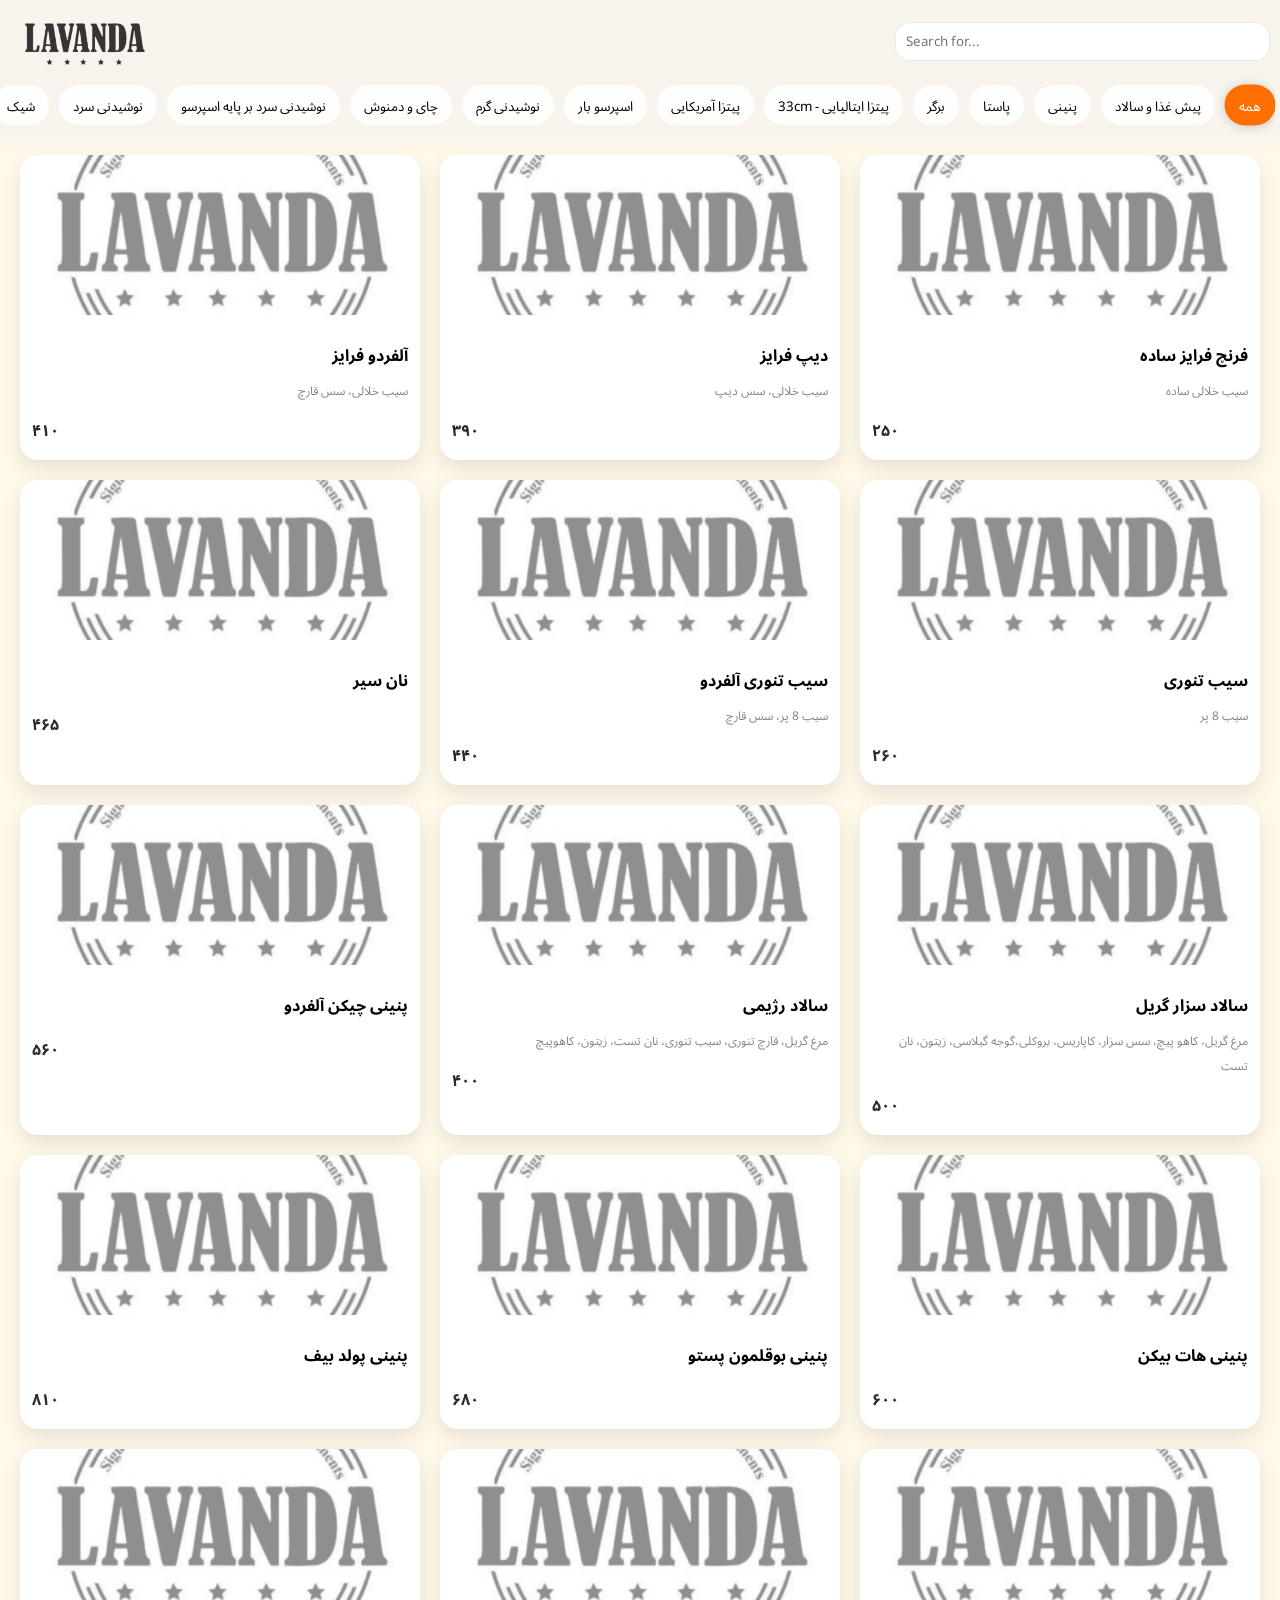
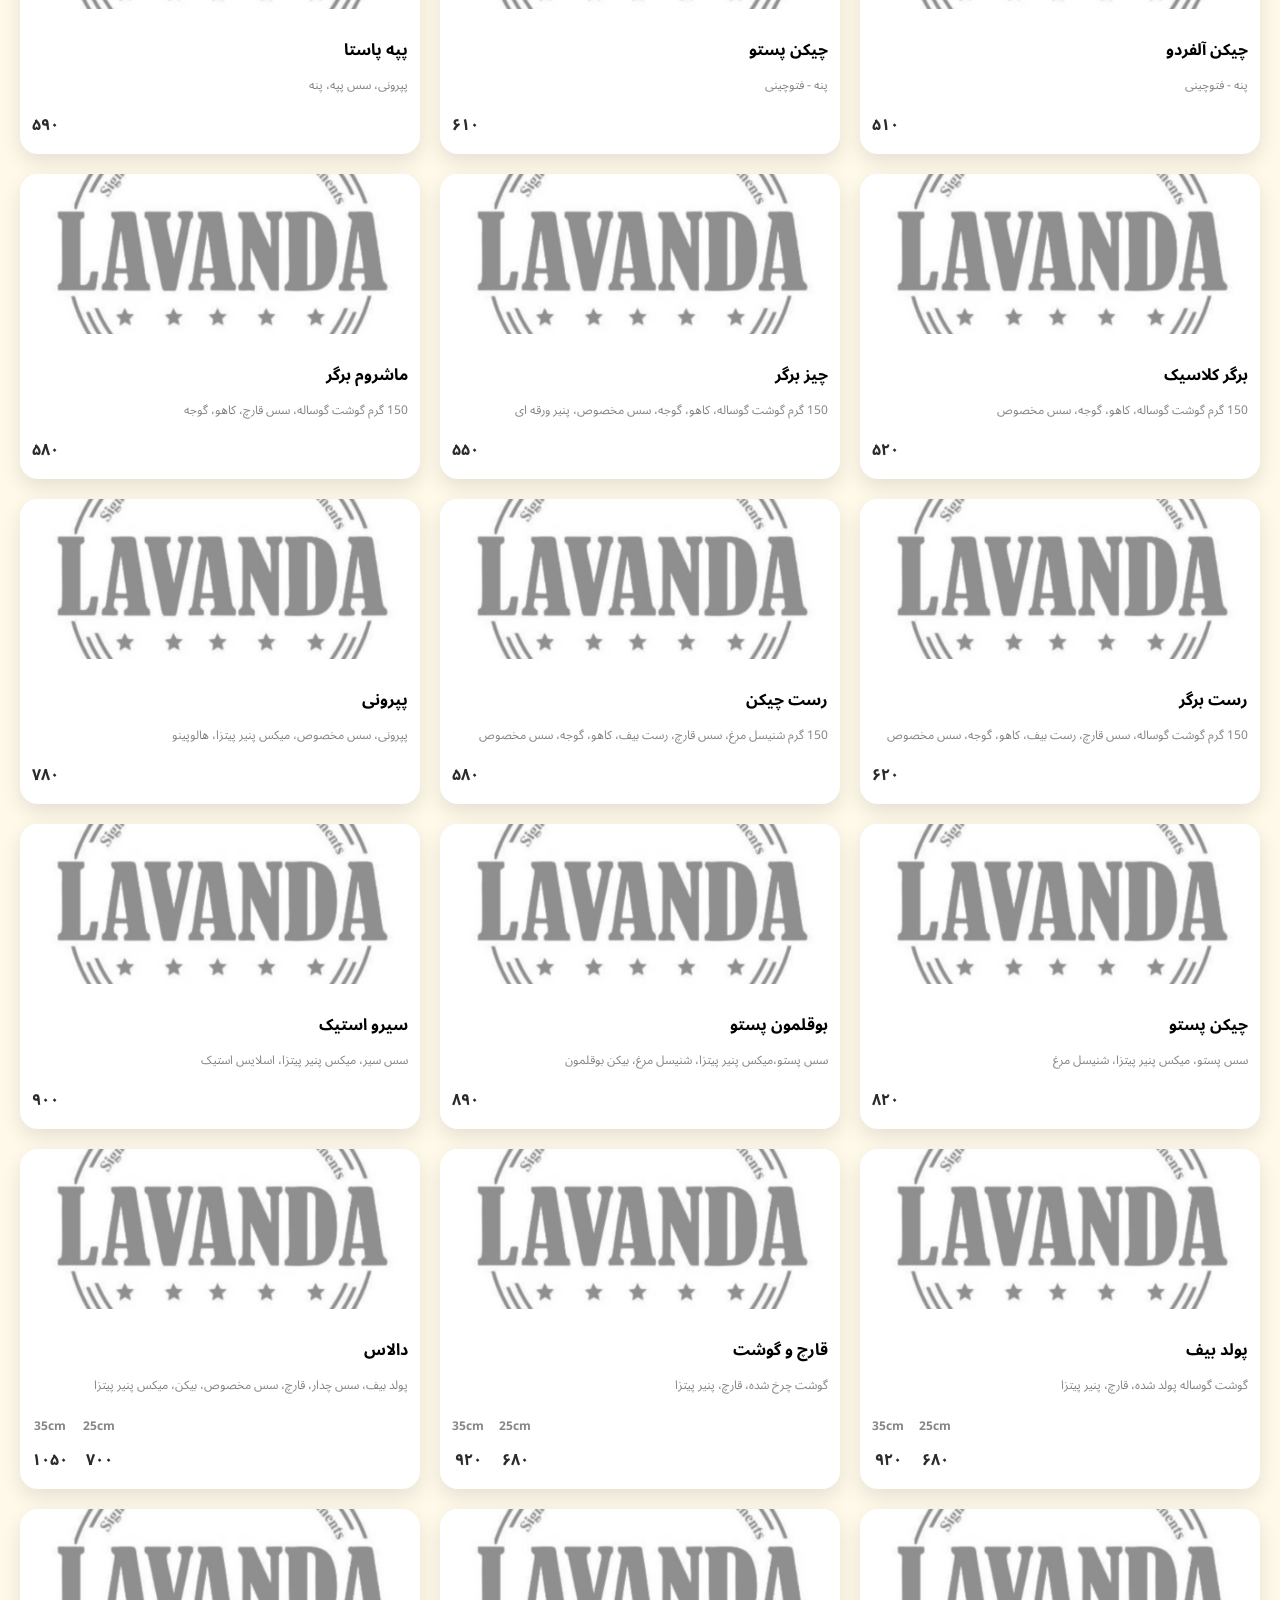
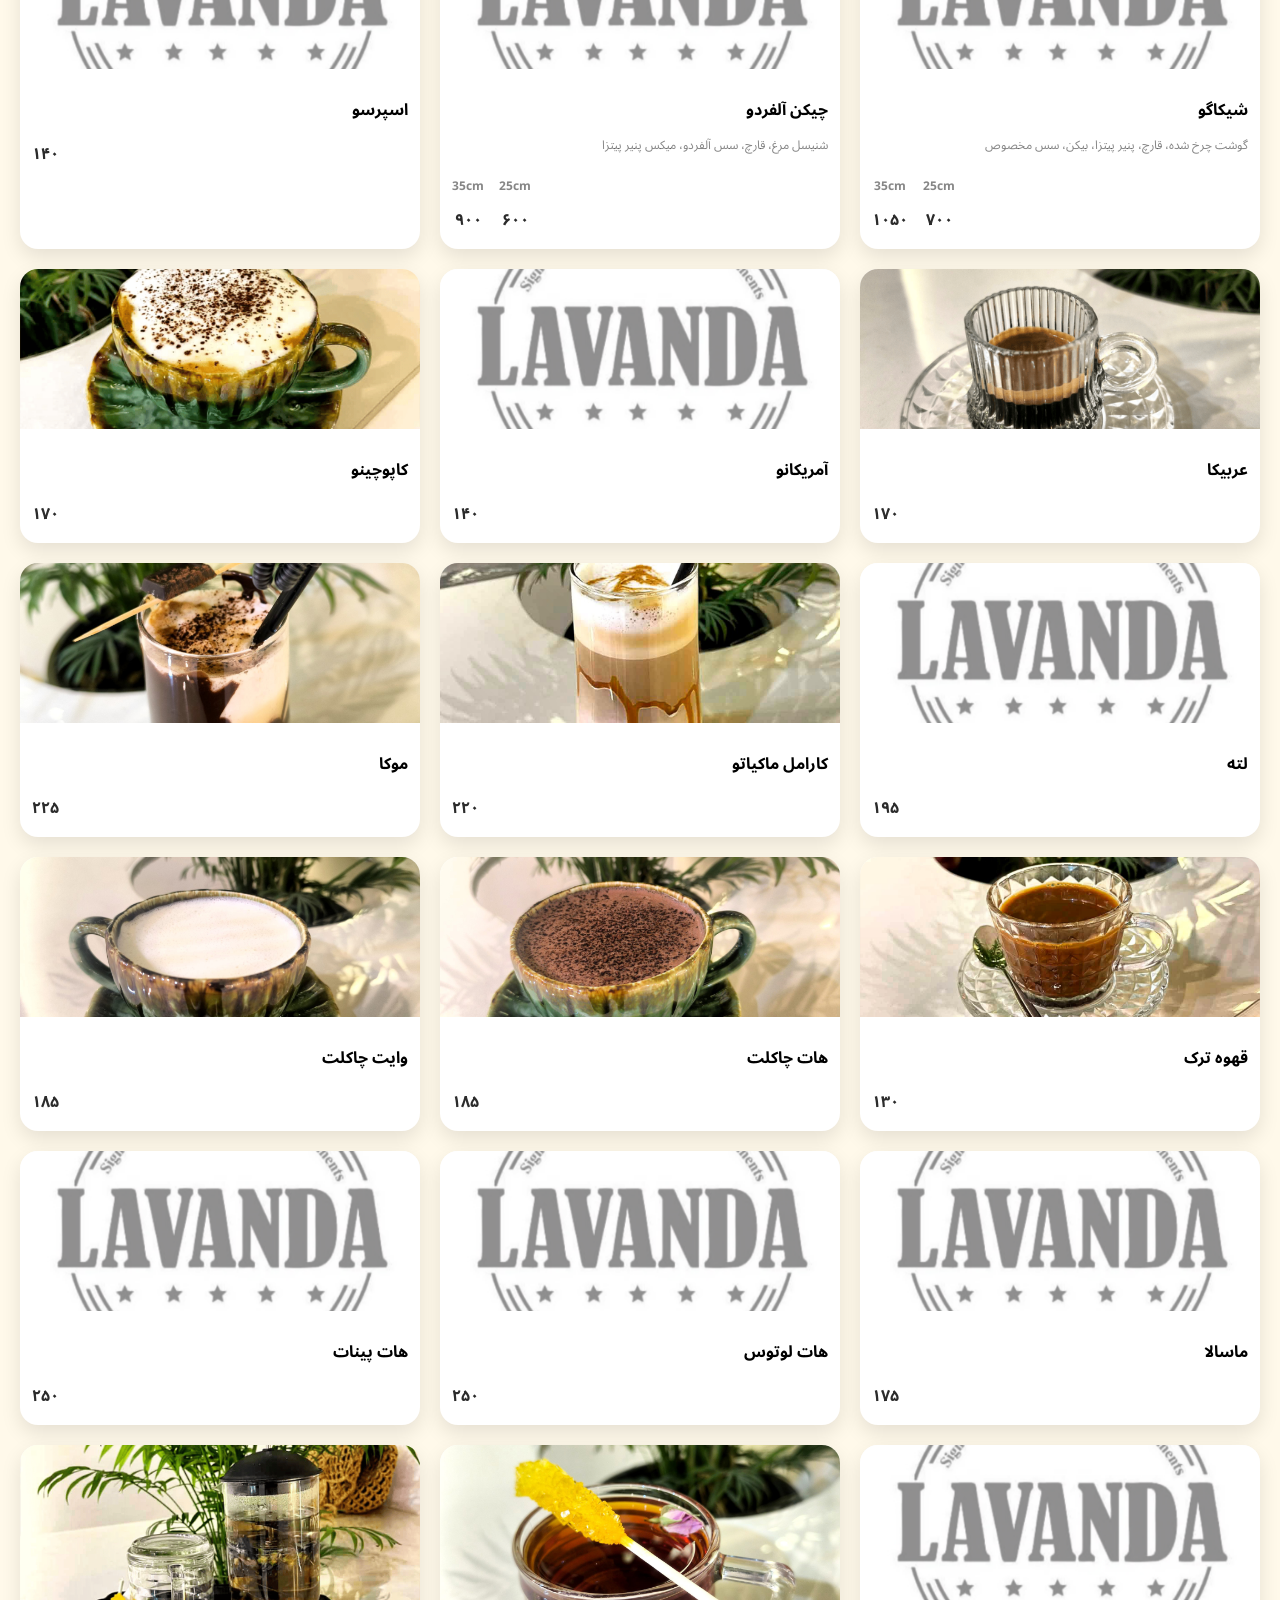
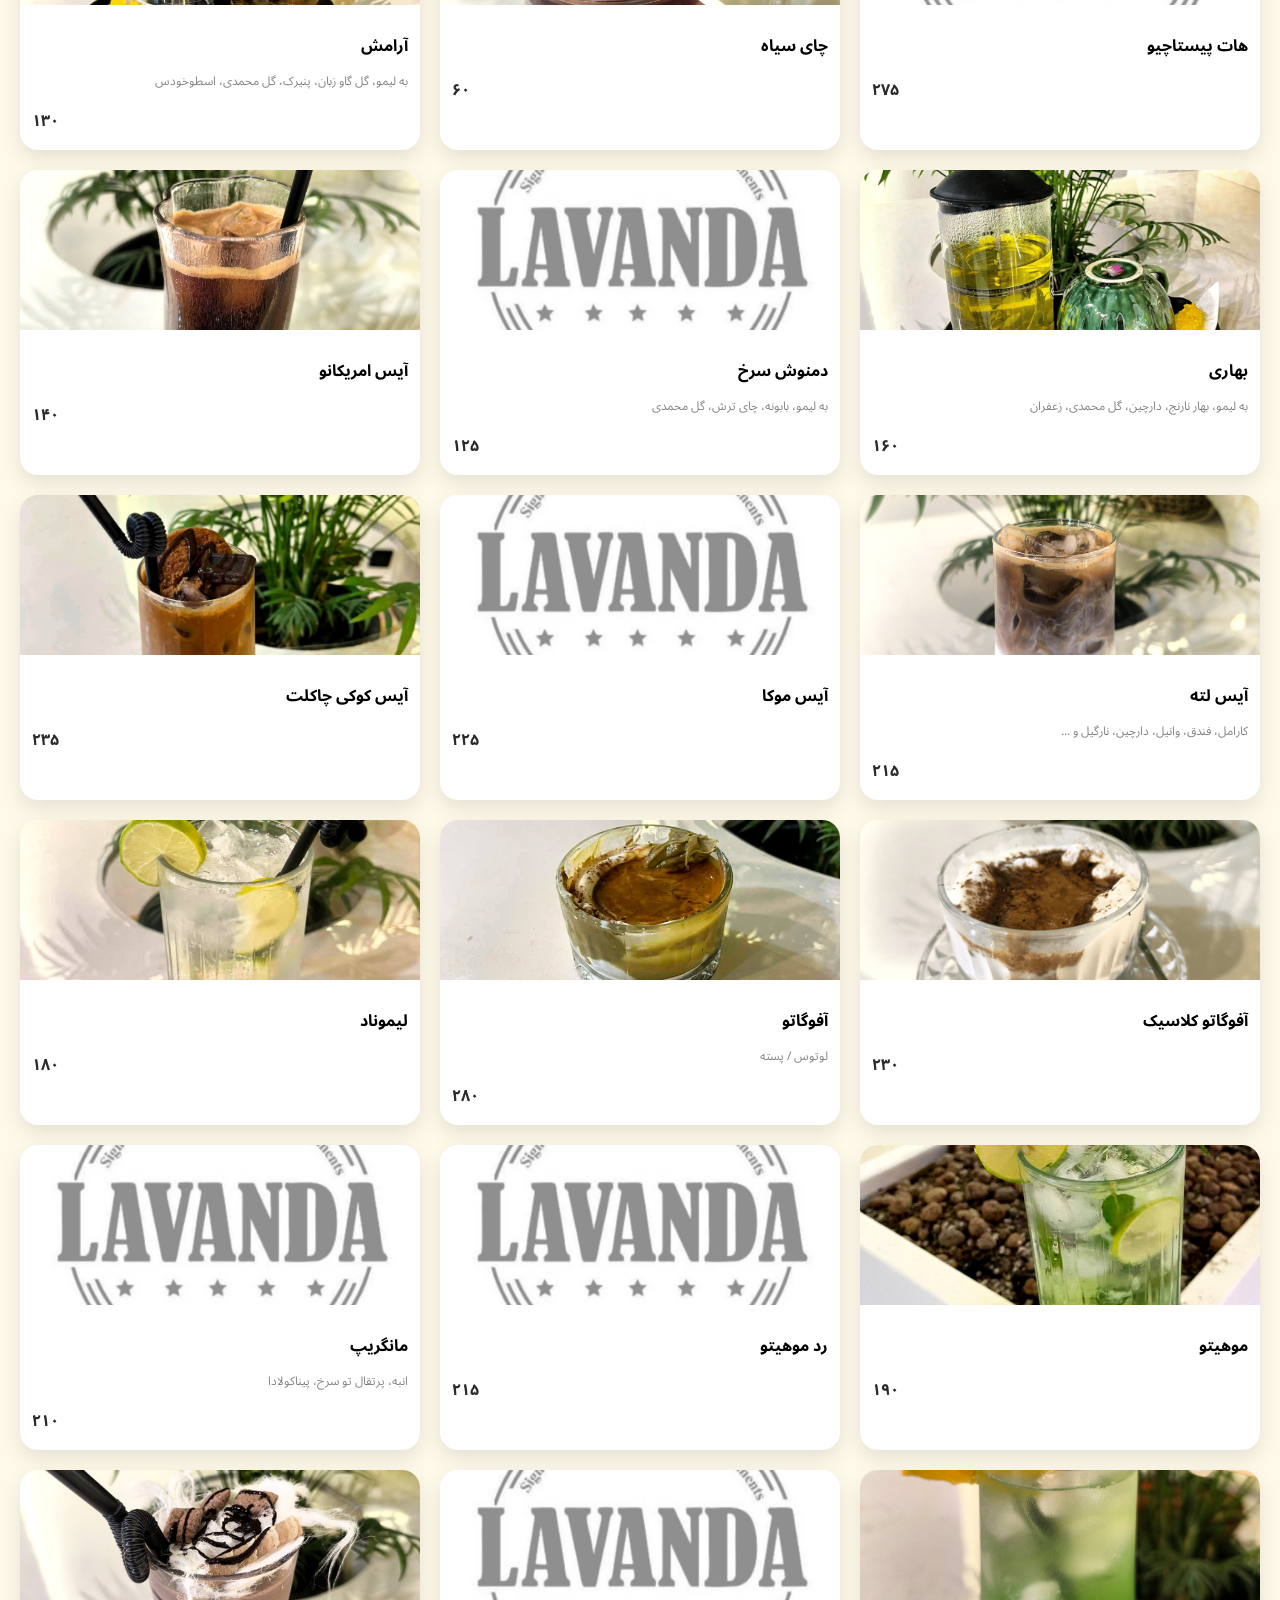
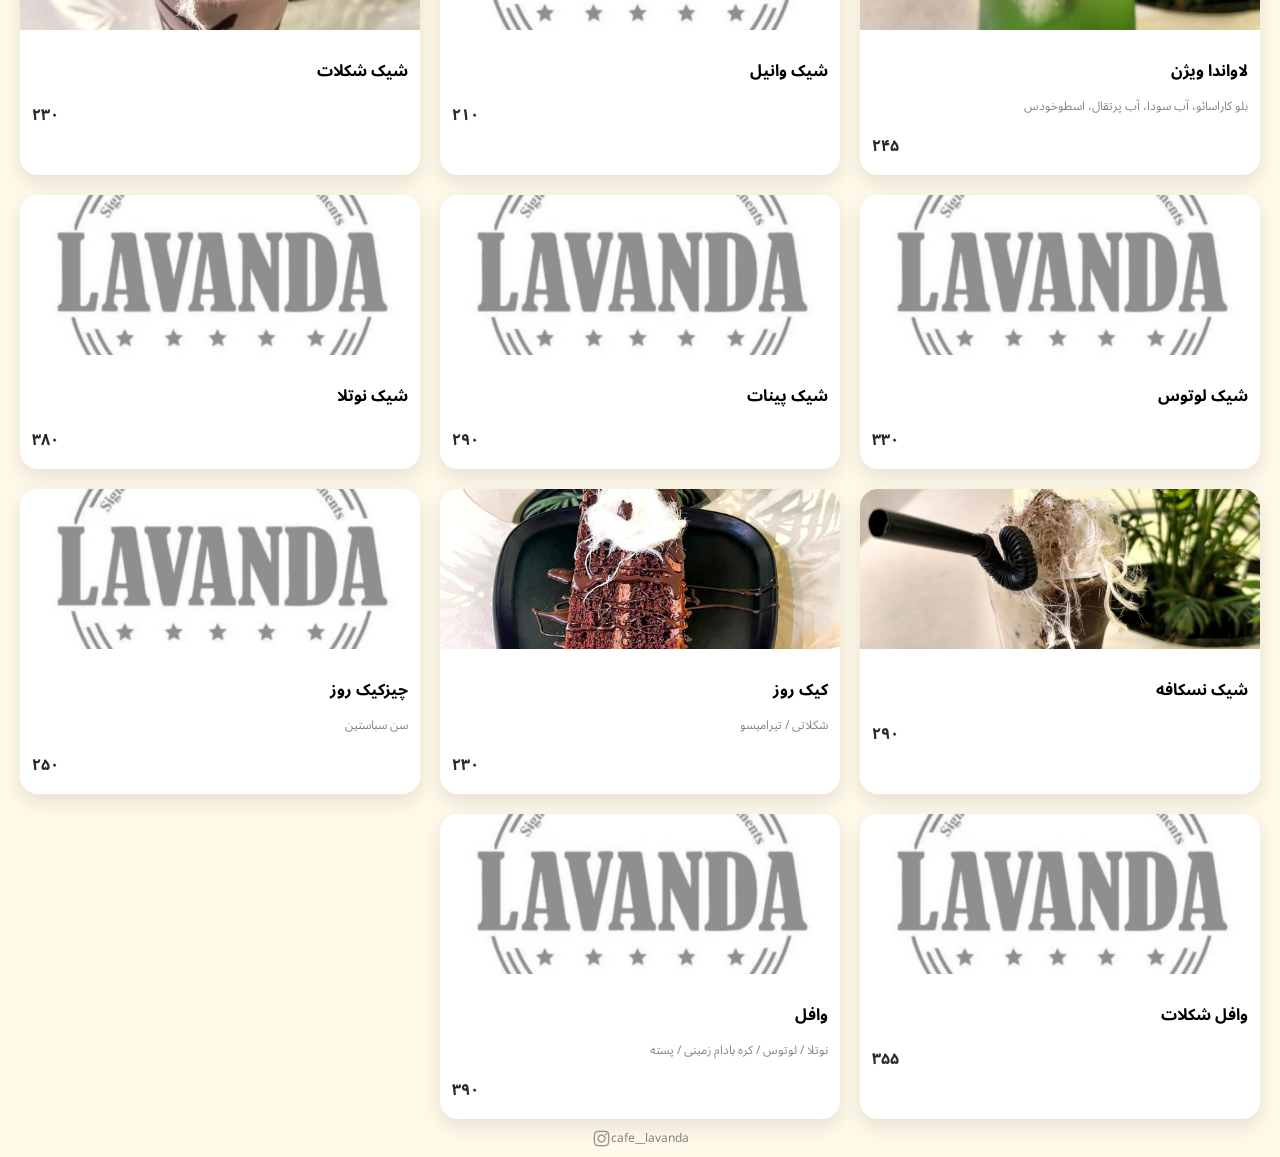
==== index.html @ 767d5047 "a whole lot" ====
<!DOCTYPE html>
<html lang="fa" dir="rtl">
<head>
    <meta charset="UTF-8">
    <meta name="viewport" content="width=device-width, initial-scale=1.0">
    <title>Lavanda</title>
    <link rel="icon" href="./assets/images/icon.png">
    <link rel="stylesheet" href="./style.css">
    <link rel="preconnect" href="https://fonts.googleapis.com">
    <link rel="preconnect" href="https://fonts.gstatic.com" crossorigin>
    <link href="https://fonts.googleapis.com/css2?family=Noto+Sans+Arabic:wght@100..900&display=swap" rel="stylesheet">
</head>
<body>

    <div class="top-container">

        <header class="header" dir="ltr">
    
            <div class="brand">
                <a href="https://lavandacafe.github.io/menu/">
                    <img src="./assets/images/logo.png" alt="" class="logo">
                </a>
            </div>
       
            <input 
                type="text"
                id="searchinput"
                dir="auto"
                placeholder="Search for..."  
            />
       
        </header>

        <nav class="tabs">
            <button class="tab active" data-category="all">همه</button>
            <button class="tab" data-category="salad">پیش غذا و سالاد</button>
            <button class="tab" data-category="penini">پنینی</button>
            <button class="tab" data-category="pasta">پاستا</button>
            <button class="tab" data-category="burger">برگر</button>
            <button class="tab" data-category="pizzaIT">پیتزا ایتالیایی - 33cm</button>
            <button class="tab" data-category="pizzaUS">پیتزا آمریکایی</button>
            <button class="tab" data-category="espresso">اسپرسو بار</button>
            <button class="tab" data-category="hotdr">نوشیدنی گرم</button>
            <button class="tab" data-category="tea">چای و دمنوش</button>
            <button class="tab" data-category="coldCoffee">نوشیدنی سرد بر پایه اسپرسو</button>
            <button class="tab" data-category="colddr">نوشیدنی سرد</button>
            <button class="tab" data-category="shake">شیک</button>
            <button class="tab" data-category="cake">کیک و دسر</button>
        </nav>
        
    </div>

    <main class="menu" id="menulist">
        
    </main>

    <button class="scrolltop" id="scrollTop">⬆</button>


    <footer class="foot">
        <a href="https://www.instagram.com/@cafe__lavanda" dir="ltr">
            <img src="./assets/images/insta.png" alt="" class="insta">
            <p class="desc" dir="ltr">cafe__lavanda</p>
        </a>
    </footer>

    <script src="./js/menu-data.js"></script>

    <script src="./js/utils.js"></script>
    
    <script src="./js/render.js"></script>
    
    <script src="./js/images.js"></script>
    
    <script src="./js/tabs.js"></script>
    
    <script src="./js/search.js"></script>
    
    <script src="./js/scroll.js"></script>
    
    <script src="./js/main.js"></script>

</body>
</html>
---- style.css ----
*{
    margin: 0;
    padding: 0;
    box-sizing: border-box;
    font-family: "Noto Sans Arabic";
    scrollbar-width: none;
    -webkit-tap-highlight-color: transparent;
}

*::-webkit-scrollbar{
    display: none;
}

body{
    background: #fff9ea;
    min-height: 100vh;
    display: flex;
    flex-direction: column;
    color: 222;
}

main{
    flex: 1;
}

.header{
    top:0;
    left: 0;    
    width: 100%;
    height: 70px;
    z-index: 1000;
    padding: 20px;
    display: flex;
    justify-content: space-between;
    align-items: center;
    gap: 10px;
}

.logo{
    width: 120px;
    margin-top: 20px;
    margin-left: 5px;
    opacity: 90%;
}

#searchinput{
    padding: 10px;
    border-radius: 15px;
    height: 39px;
    margin-top: 3px;
    margin-right: -10px;
    border: 1px solid #dddddda4;
}

.top-container{
    position: sticky;
    top: 0;
    z-index: 999;
    padding-top: 5px;
    background: rgba(246, 243, 238, 0.7);
    backdrop-filter: blur(12px);
    -webkit-backdrop-filter: blur(12px);
}

.top-container::after{
    content: "";
    position: absolute;
    left: 0;
    right: 0;
    bottom: -16px;
    height: 16px;

    background: linear-gradient(
        to bottom,
        rgba(246, 243, 238, .7),
        rgba(246, 243, 238, 0)
    );

    pointer-events:none;
}

.tabs{
    height: 60px;
    z-index: 1001;
    display: flex;
    margin-right: 5px;
    gap: 10px;
    padding: 10px 20px;
    overflow-x: auto;
    overflow-y: visible;
    white-space: nowrap;
    -webkit-overflow-scrolling: touch;
    scrollbar-width: none;
    touch-action: pan-x;
    scroll-behavior: smooth;
    scroll-snap-type: x proximity;
    overscroll-behavior-x: contain;
}

.tabs::before,
.tabs::after{
    content: "";
    flex: 0 0 16px;
    pointer-events: none;
}

.tabs::-webkit-scrollbar{
    display: none;
}

.tabs.dragging .tab{
    pointer-events: none;
    user-select: none;
}

.tab{
    padding: 8px 14px;
    border-radius: 20px;
    border: none;
    background: #ffffffda;
    cursor: pointer;
    white-space: nowrap;
    transition: background-color 0.2s ease,
    color 0.2s ease,
    transform 0.2s ease,
    box-shadow 0.2s ease;
    flex: 0 0 auto;
    scroll-snap-align: start;
}

.tab.active{
    background: #ff6f00;
    color: white;
    transform:scale(1.02);
    box-shadow: 0 1px 10px rgba(200,200,200,1.15);
}

.menu{
    display: grid;
    grid-template-columns: repeat(3,1fr);
    gap: 20px;
    padding: 20px;
    align-content: start;
    animation: pop 1s ease-out;
}

.card{
    position: relative;
    overflow: hidden;
    background: white;
    border-radius: 18px;
    overflow: hidden;
    box-shadow: 0 8px 20px rgba(0, 0, 0, 0.10);
    transition: 0.3s;
}

.card img{
    width: 100%;
    height: 160px;
    object-fit: cover;
}

.card-body{
    padding: 12px;
}

.card-body h3{
    font-size: 16px;
}

.desc{
    font-size: 12px;
    margin: 6px 0;
    color: #2b2b2b91;
}

.price{
    margin-top: 10px;
    font-weight: bold;
    color: #2b2b2b;
    direction: ltr;
}

.scrolltop{
    position: fixed;
    bottom: 20px;
    right: 20px;
    border: none;
    background: #ff6f00;
    color: white;
    width: 45px;
    height: 45px;
    border-radius: 50%;
    cursor: pointer;
    display: none;
    transition: 0.25s;
    animation: pop 1s ease-out;
    opacity: 90%;
}

.scrolltop:active{
    background-color: #9e4500;
    animation: popOut .25s ease-out;
}

.foot{
    display: flex;
    justify-content: center;
    align-items: center;
    margin-top: -35px;
}

.foot a{
    text-decoration: none;
    display: flex;
    margin-top: 15px;
}

.foot p{
    margin-top: 6.5px;
}

.insta{
    width: 19px;
    height: 19px;
    opacity: 40%;
    margin-top: 10px;
}

.multi-price{
    display: flex;
    gap: 15px;
}

.price-option{
    display: flex;
    flex-direction: column;
    align-items: center;
}

.price-option .desc{
    margin-bottom: 4px;
}

.price-value{
    margin: 0;
    font-weight: bold;
}

.unavailable-overlay{
    position:absolute;
    inset: 0;
    display: flex;
    justify-content: center;
    align-items: center;
    backdrop-filter: blur(2px);
    background: rgba(0,0,0,.18);
    -webkit-backdrop-filter: blur(2px);
    opacity: 1;
    transition: .3s;
}

.unavailable-overlay span{
    background: #ff4040;
    color: #ff6f00;
    padding: 10px 18px;
    border-radius: 999px;
    font-weight: 700;
    font-size: 1rem;
}

.card.unavailable img{
    filter: blur(5px) brightness(.65);
    transition: .35s;
}

.card.unavailable .desc{
    filter: blur(5px);
    transition: .35s;
}

.unavailable-badge{
    display: flex;
    align-items: center;
    gap: 10px;
    margin-right: -310px;
    padding: 42px 12px;
    background: rgba(20,20,20,.82);
    border: 1px solid rgba(255,255,255,.08);
    border-radius: 19px;
    color: white;
    font-weight: 700;
    font-size: 16px;
    box-shadow: 0 8px 30px rgba(0,0,0,.35);
    animation: pop .35s ease;
}

.dot{
    width: 10px;
    height: 10px;
    border-radius: 50%;
    background: #ff4040;
    box-shadow: 0 0 10px #ff4040;
}

@keyframes pop{
    from{
        opacity: 0;
        transform: scale(.8);
    }

    to{
        opacity: 1;
        transform: scale(1);
    }
}

@keyframes popOut{
    from{
        opacity: 1;
        transform: scale(1);
    }

    to{
        opacity: 0;
        transform: scale(.8);
    }
}

@media(max-width:900px){
    .menu{
        grid-template-columns: repeat(2,1fr);
    }

    #searchinput{
        width: 40%;
    }
}

@media(max-width:600px){
    .menu{
        grid-template-columns: 1fr;
    }

    .card{
        display: flex;
        flex-direction: row;
        align-items: center;
    }

    .card img{
        width: 120px;
        height: 120px;
        object-fit: cover;
        flex-shrink: 0;
        margin: 10px 10px;
        border-radius: 18px;
    }

    .card-body{
        flex: 1;
        padding: 16px;
    }

}
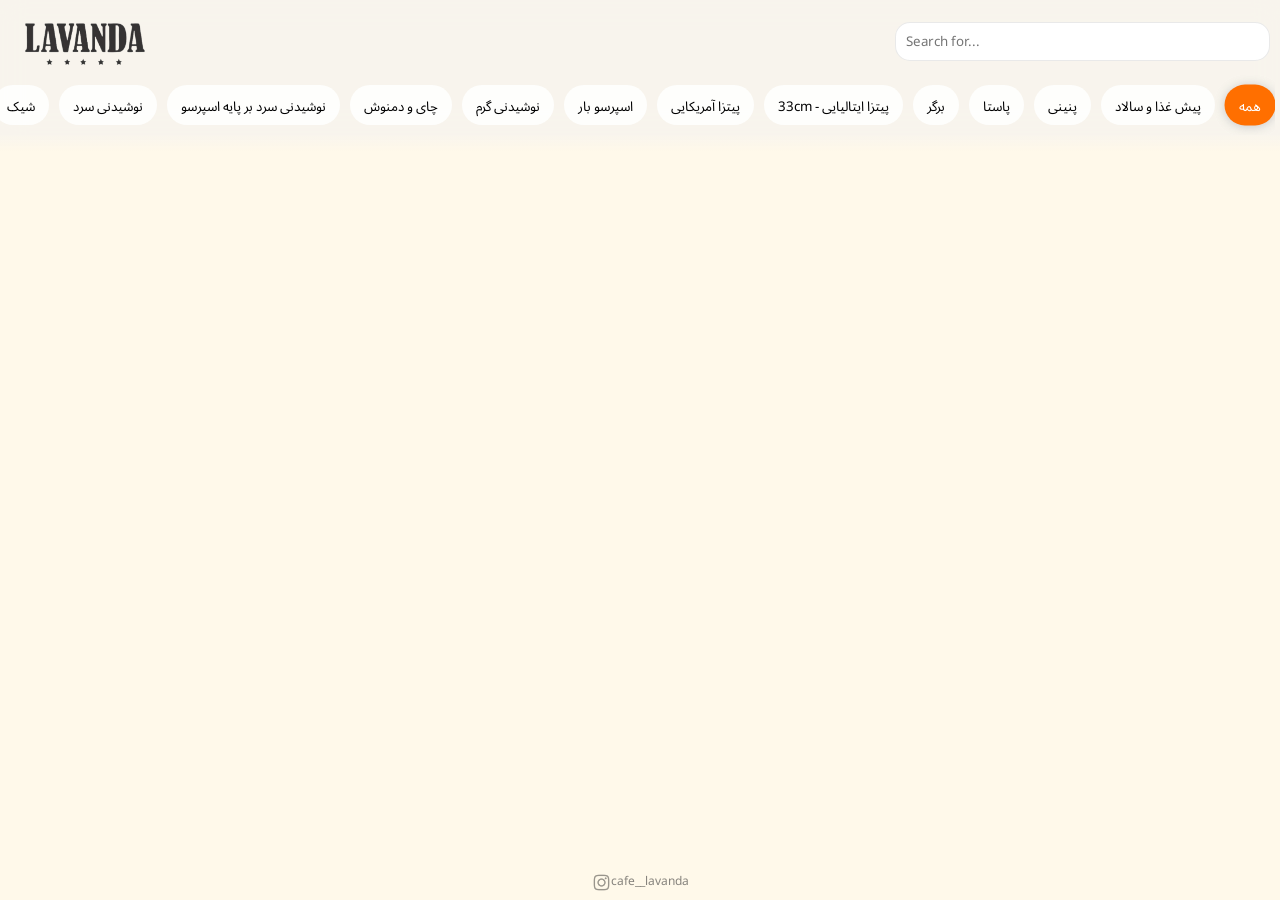
==== commit aeedaf8e: "minor changes" ====
--- a/index.html
+++ b/index.html
@@ -64,21 +64,14 @@
         </a>
     </footer>
 
-    <script src="./js/menu-data.js"></script>
-
-    <script src="./js/utils.js"></script>
-    
-    <script src="./js/render.js"></script>
-    
-    <script src="./js/images.js"></script>
-    
-    <script src="./js/tabs.js"></script>
-    
-    <script src="./js/search.js"></script>
-    
-    <script src="./js/scroll.js"></script>
-    
-    <script src="./js/main.js"></script>
+    <script src="js/utils.js"></script>
+    <script src="js/menu-data.js"></script>
+    <script src="js/render.js"></script>
+    <script src="js/images.js"></script>
+    <script src="js/tabs.js"></script>
+    <script src="js/search.js"></script>
+    <script src="js/scroll.js"></script>
+    <script src="js/main.js"></script>
 
 </body>
 </html>
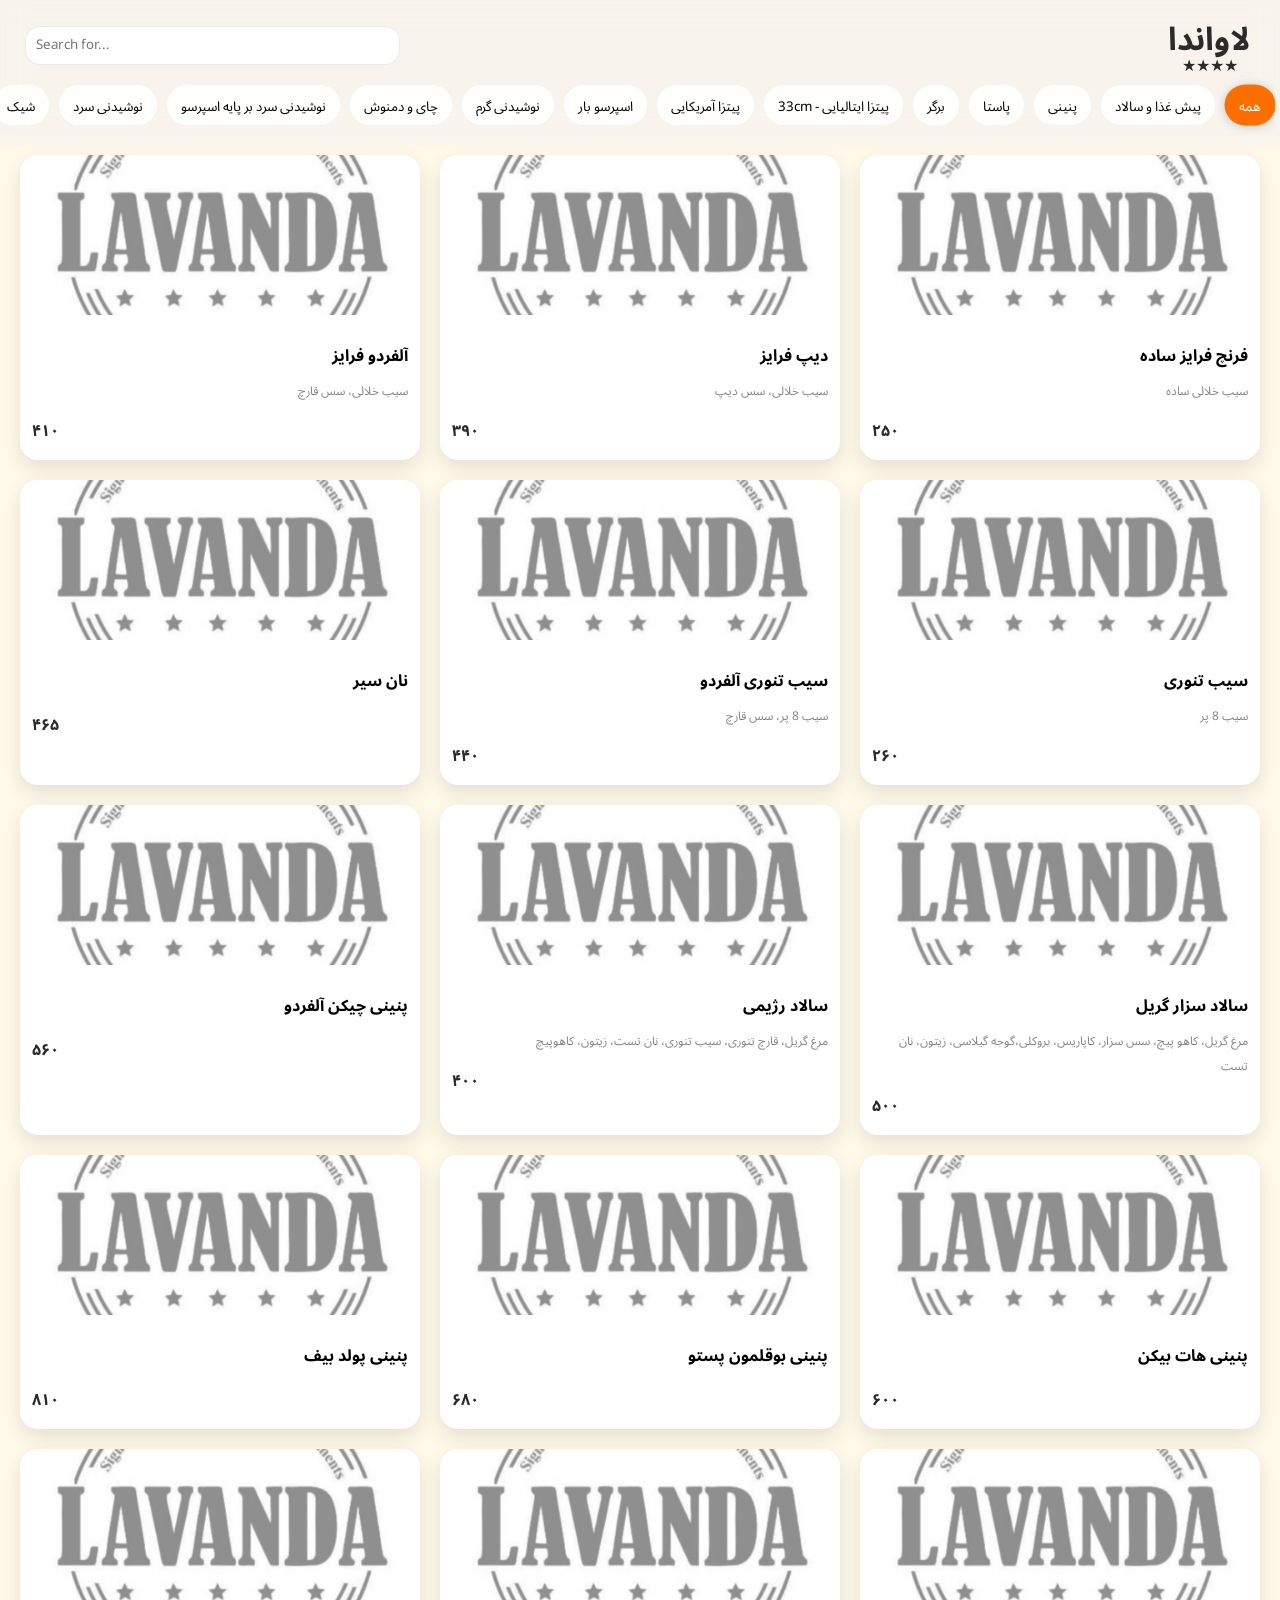
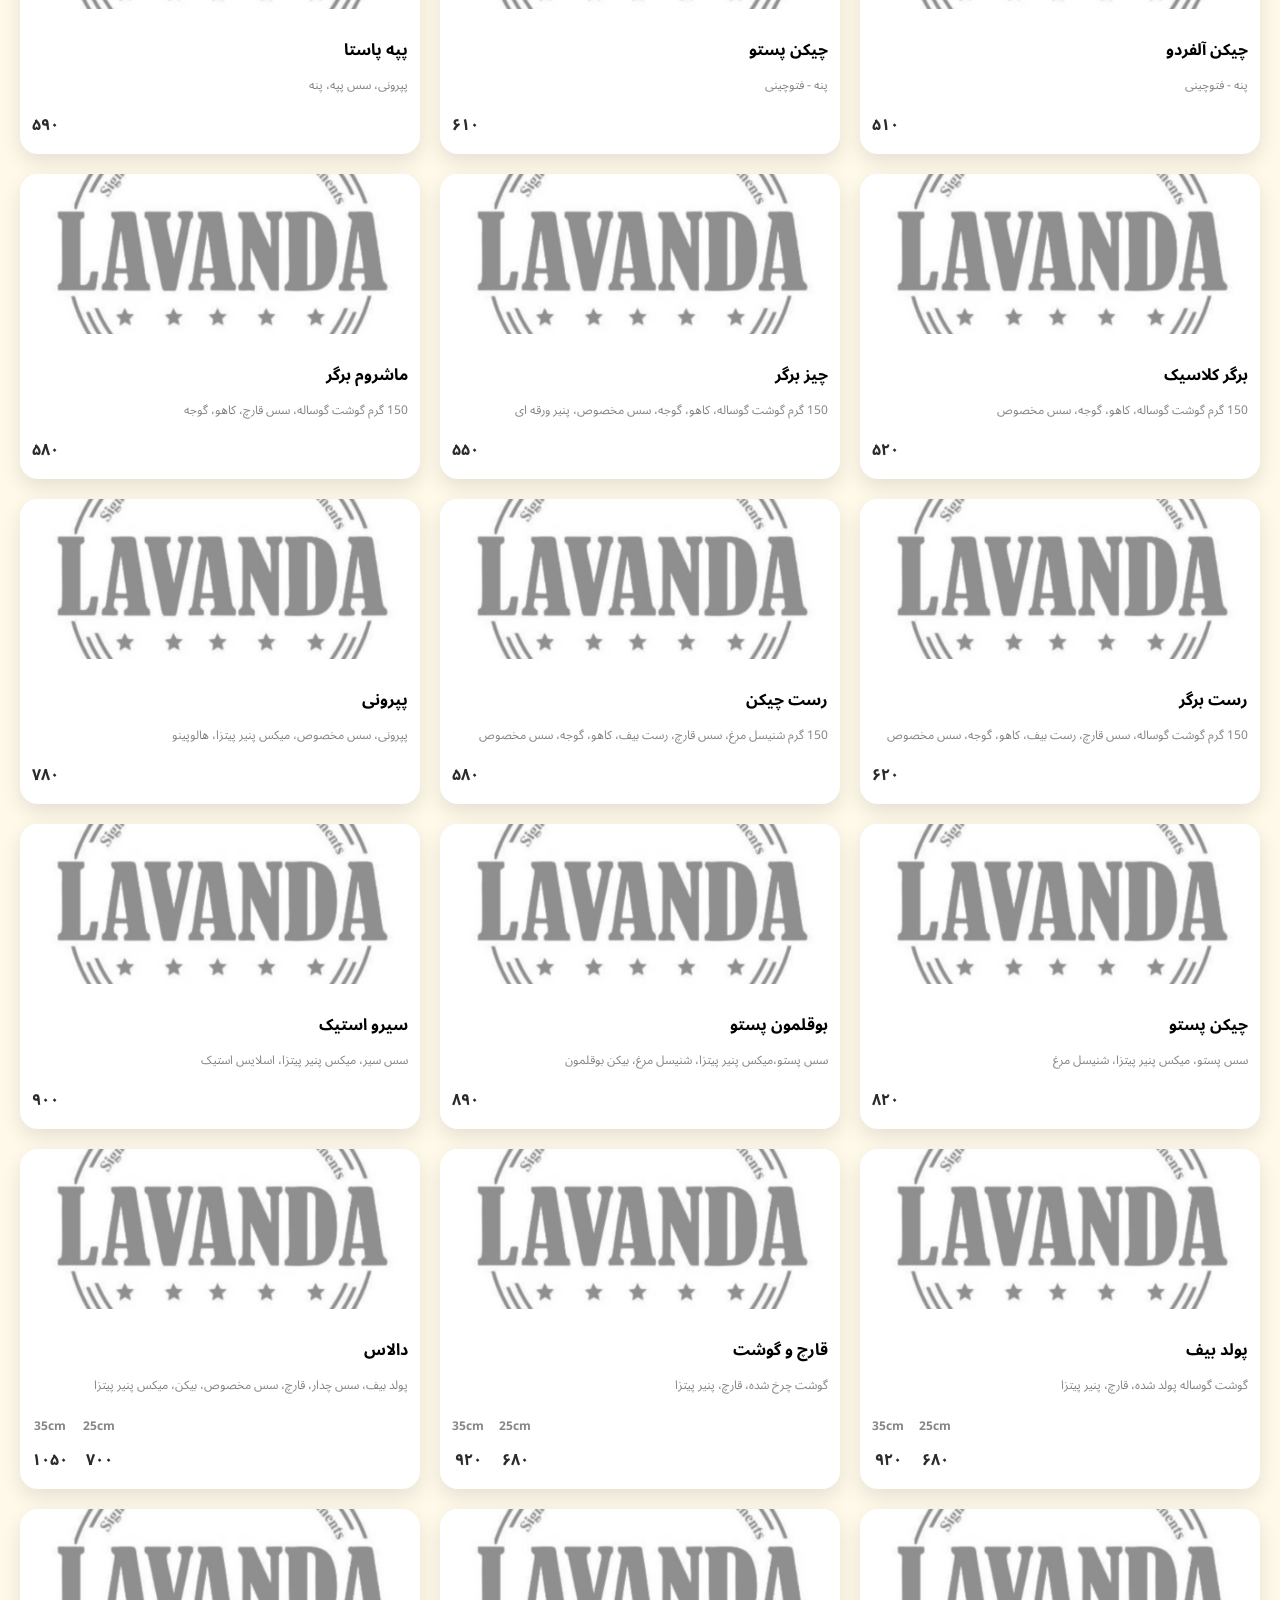
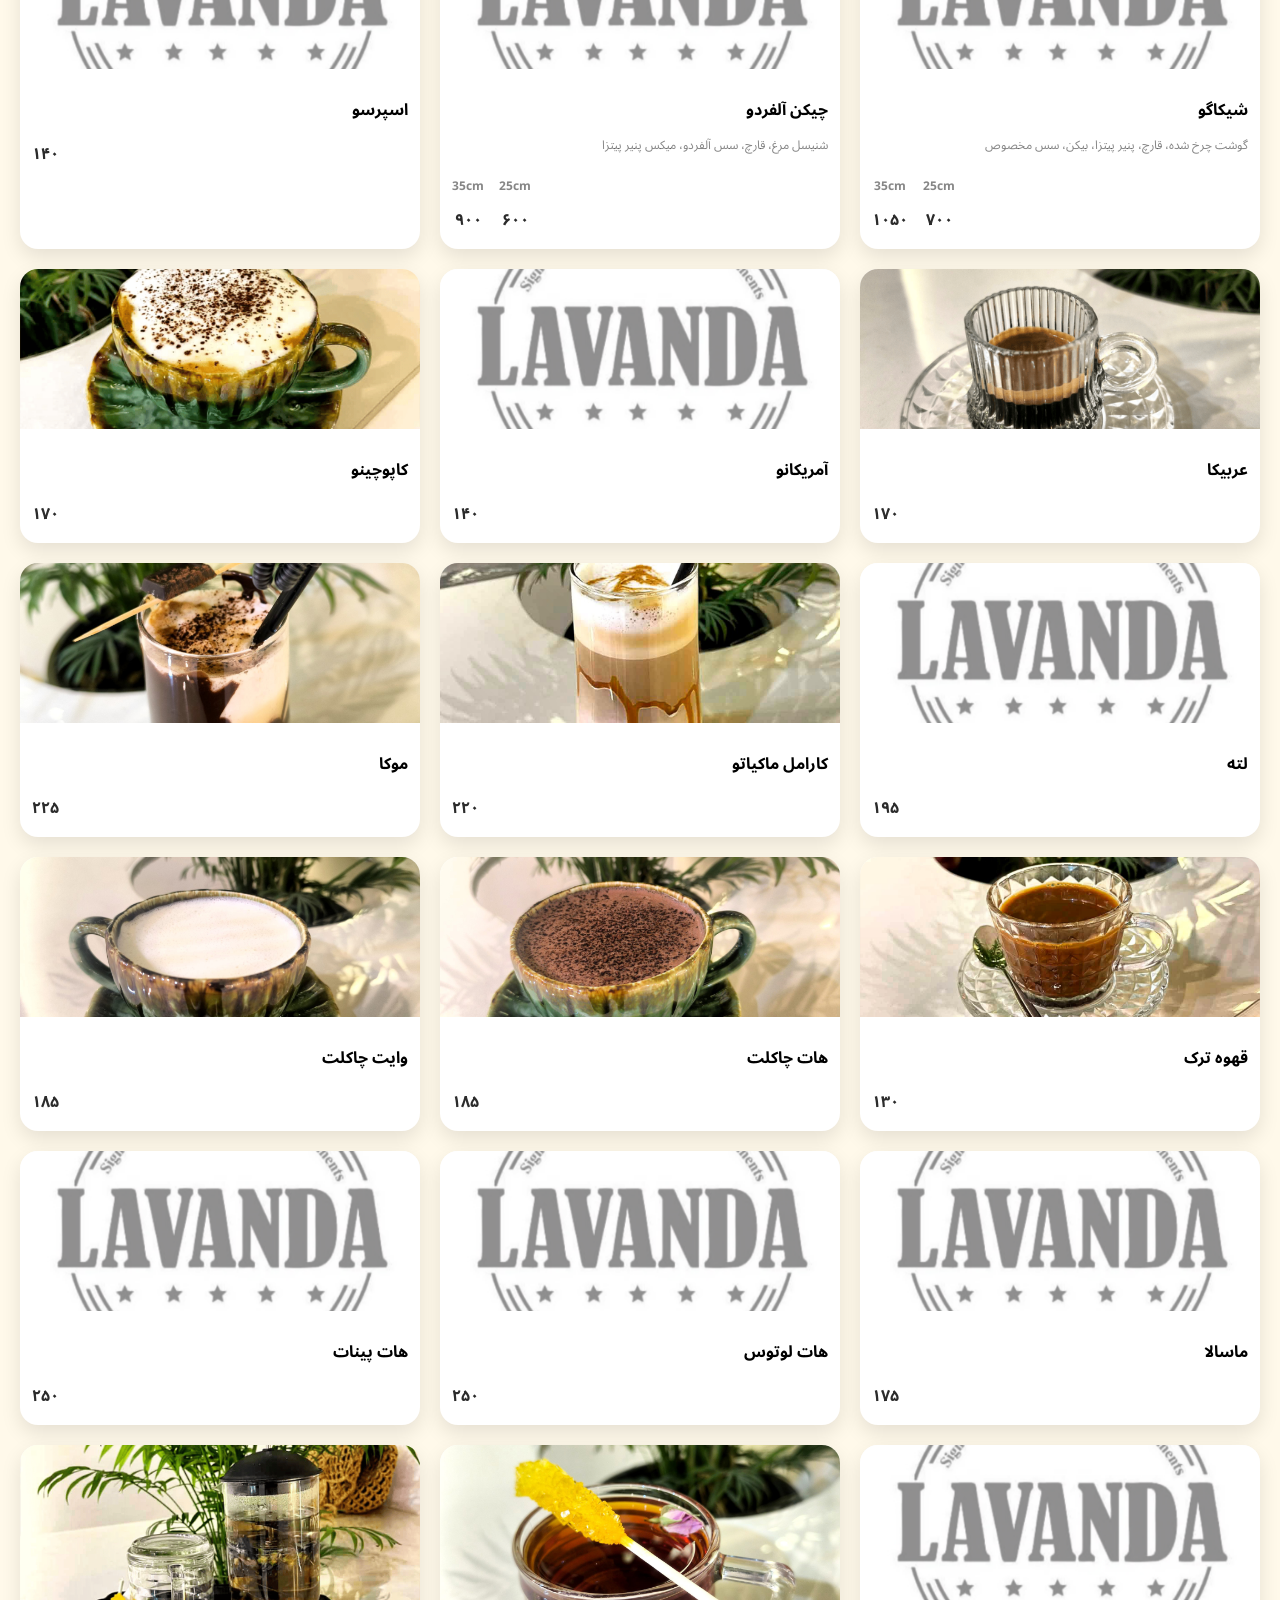
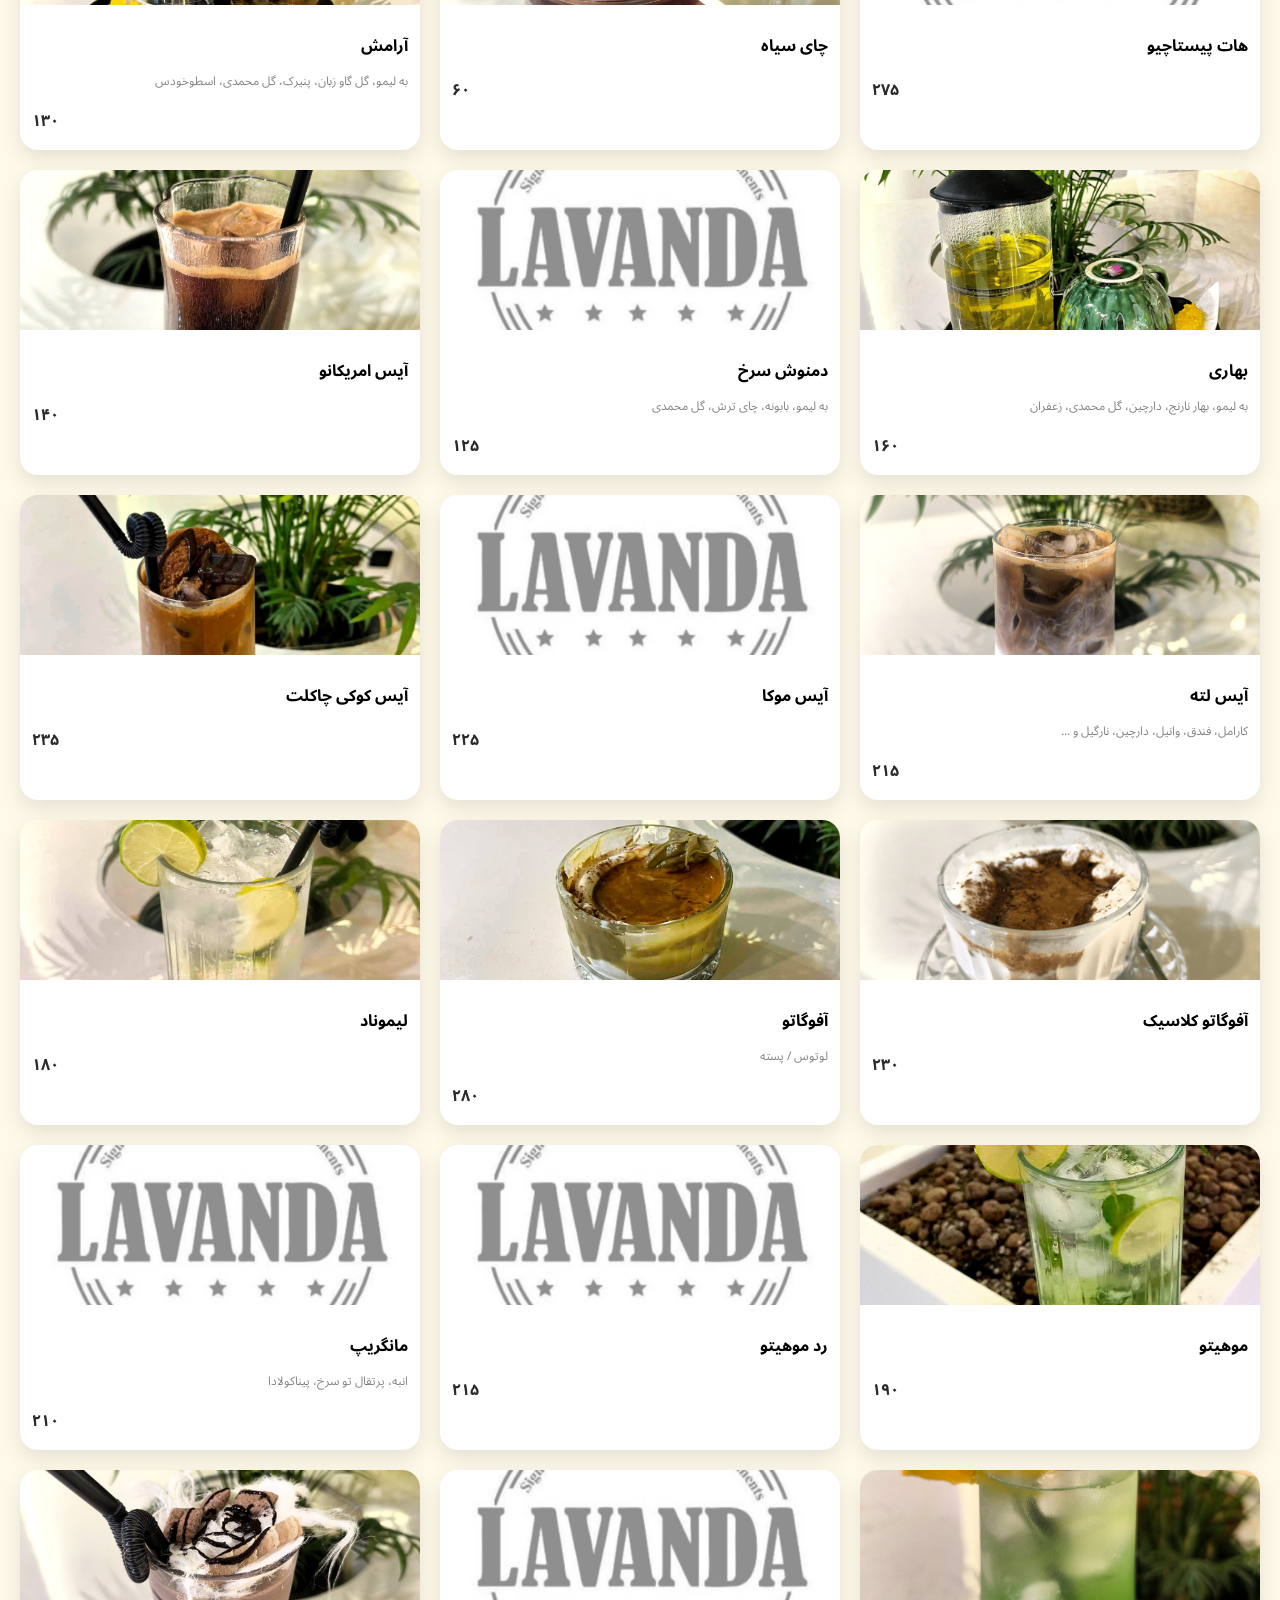
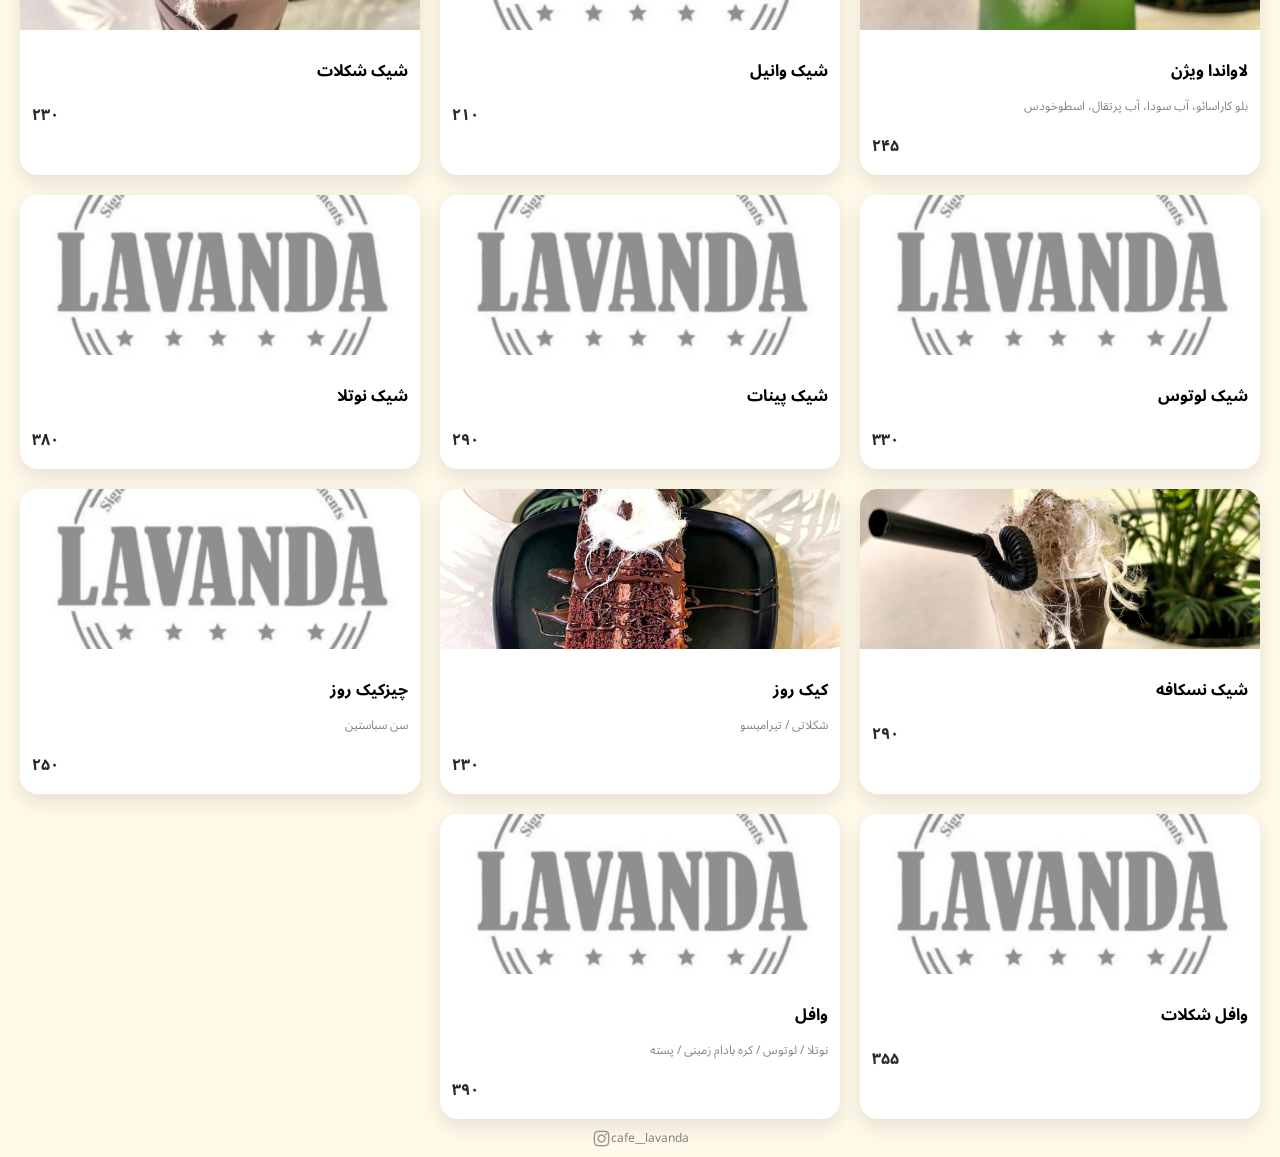
==== commit d46876d4: "bug fixes" ====
--- a/index.html
+++ b/index.html
@@ -14,11 +14,16 @@
 
     <div class="top-container">
 
-        <header class="header" dir="ltr">
+        <header class="header">
     
             <div class="brand">
                 <a href="https://lavandacafe.github.io/menu/">
-                    <img src="./assets/images/logo.png" alt="" class="logo">
+                    <h3 class="lavanda">
+                        لاواندا
+                    </h3>
+                    <p class="star">
+                        ★★★★
+                    </p>
                 </a>
             </div>
        
--- a/style.css
+++ b/style.css
@@ -36,19 +36,30 @@
     gap: 10px;
 }
 
-.logo{
-    width: 120px;
-    margin-top: 20px;
-    margin-left: 5px;
-    opacity: 90%;
+.brand a{
+    text-decoration: none;
+    color: #2b2b2b;
+}
+
+.lavanda{
+    margin-right: 10px;
+    margin-top: 8px;
+    font-weight: bold;
+    font-size: 2rem;
+}
+
+.star{
+    margin-top: -25px;
+    margin-right: 22px;
+
 }
 
 #searchinput{
     padding: 10px;
     border-radius: 15px;
     height: 39px;
-    margin-top: 3px;
-    margin-right: -10px;
+    margin-top: 10px;
+    margin-left: 5px;
     border: 1px solid #dddddda4;
 }
 
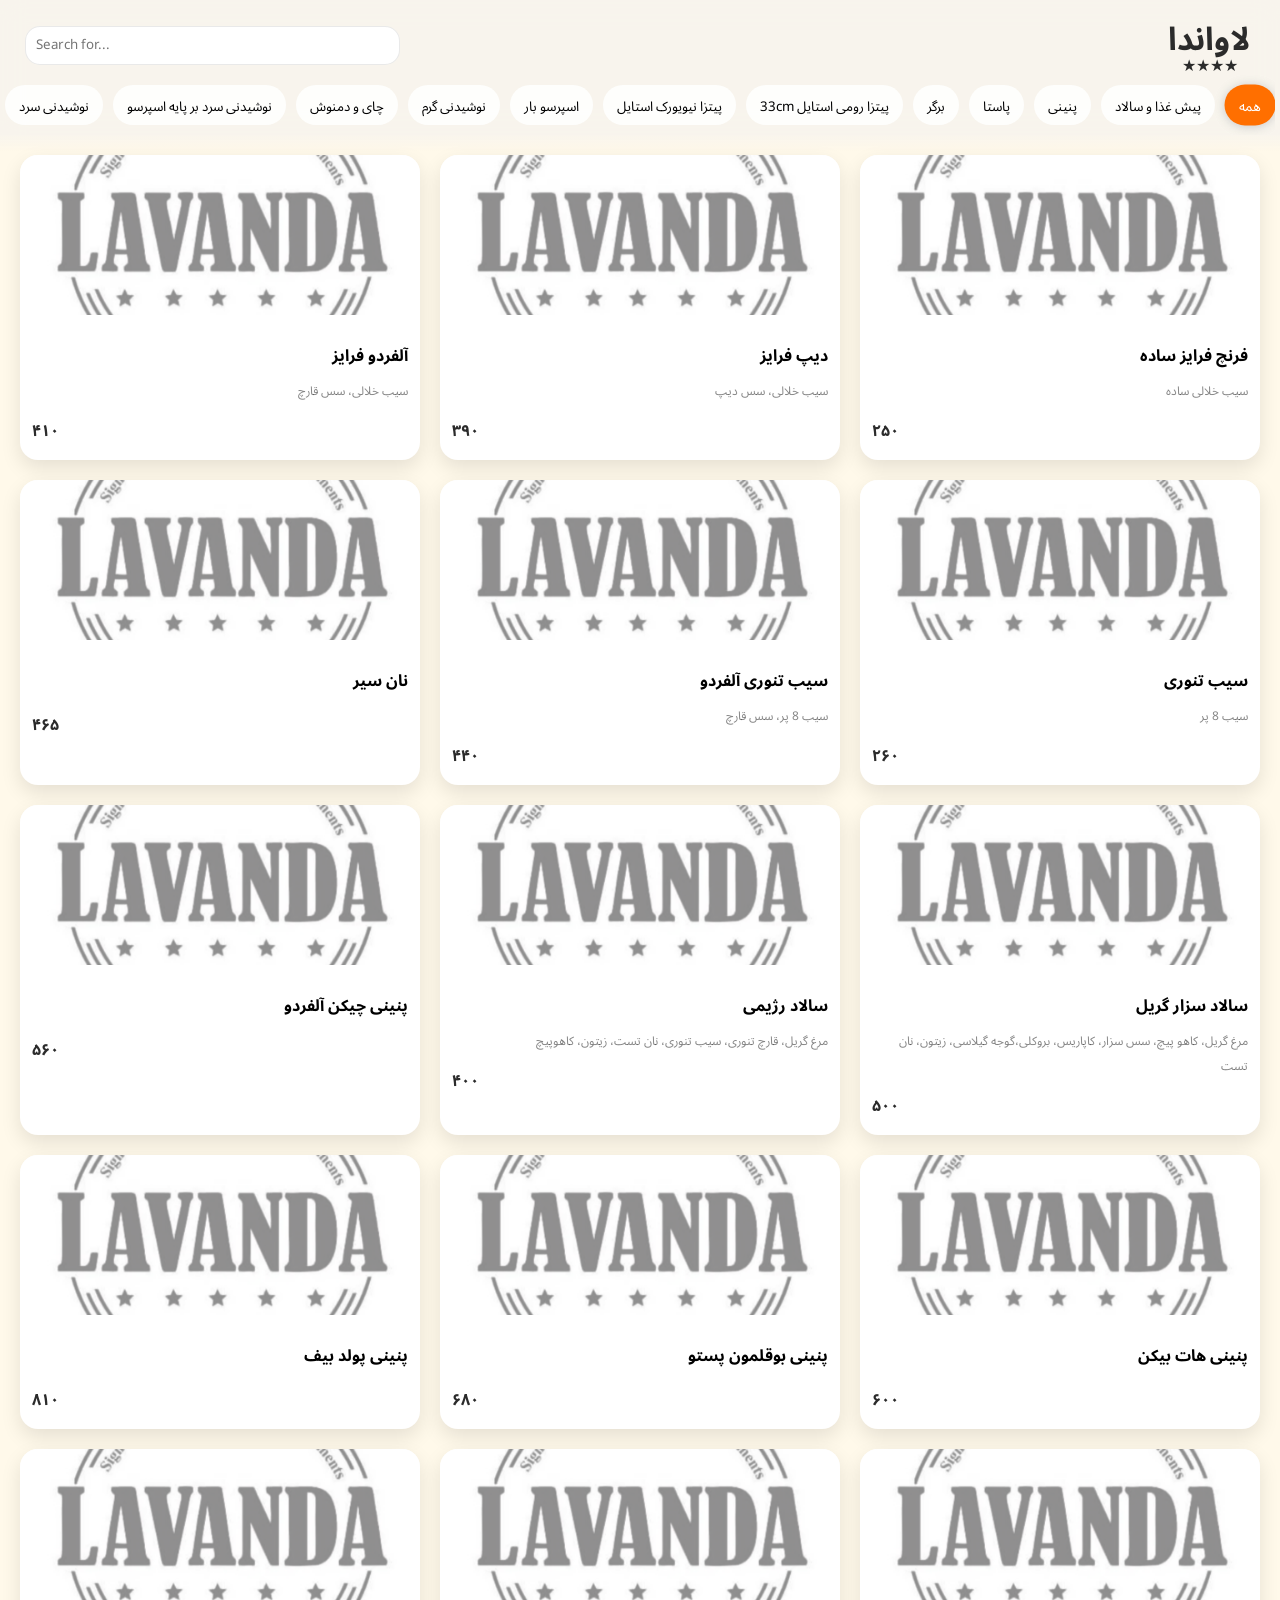
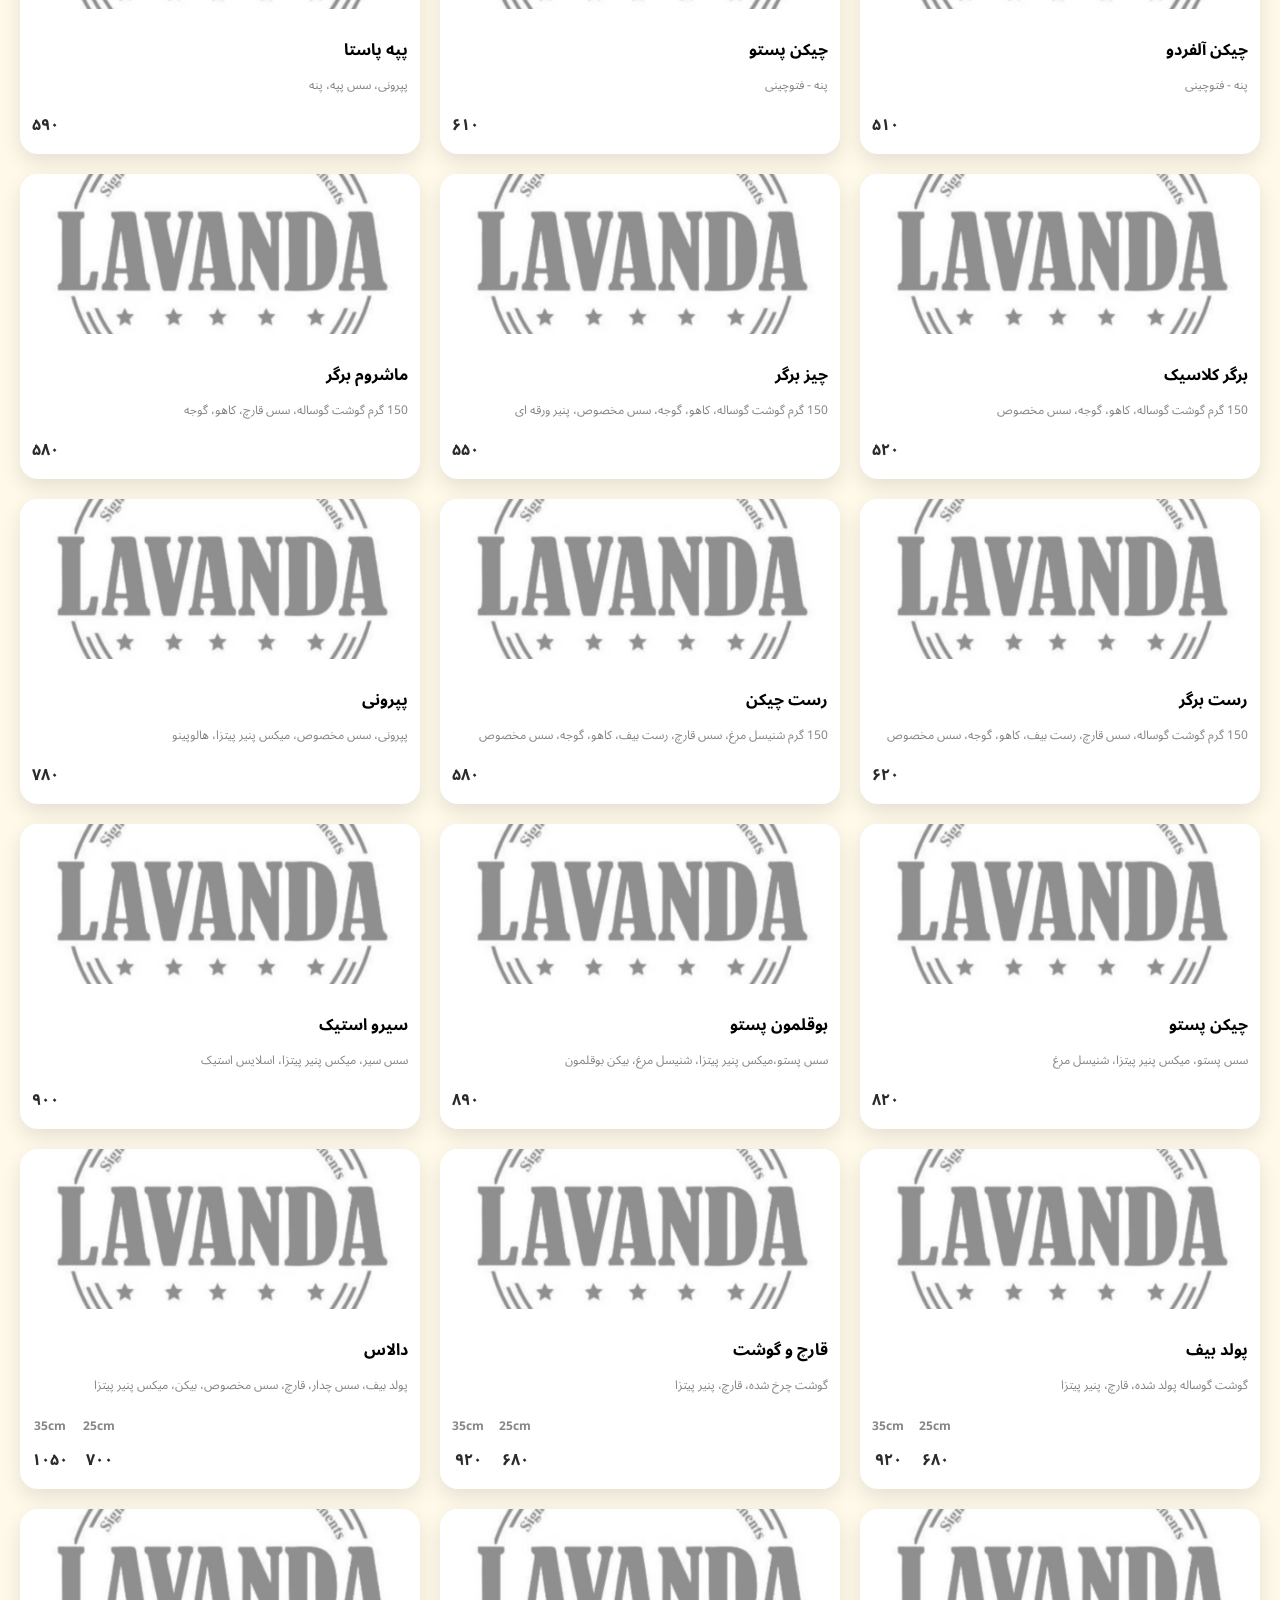
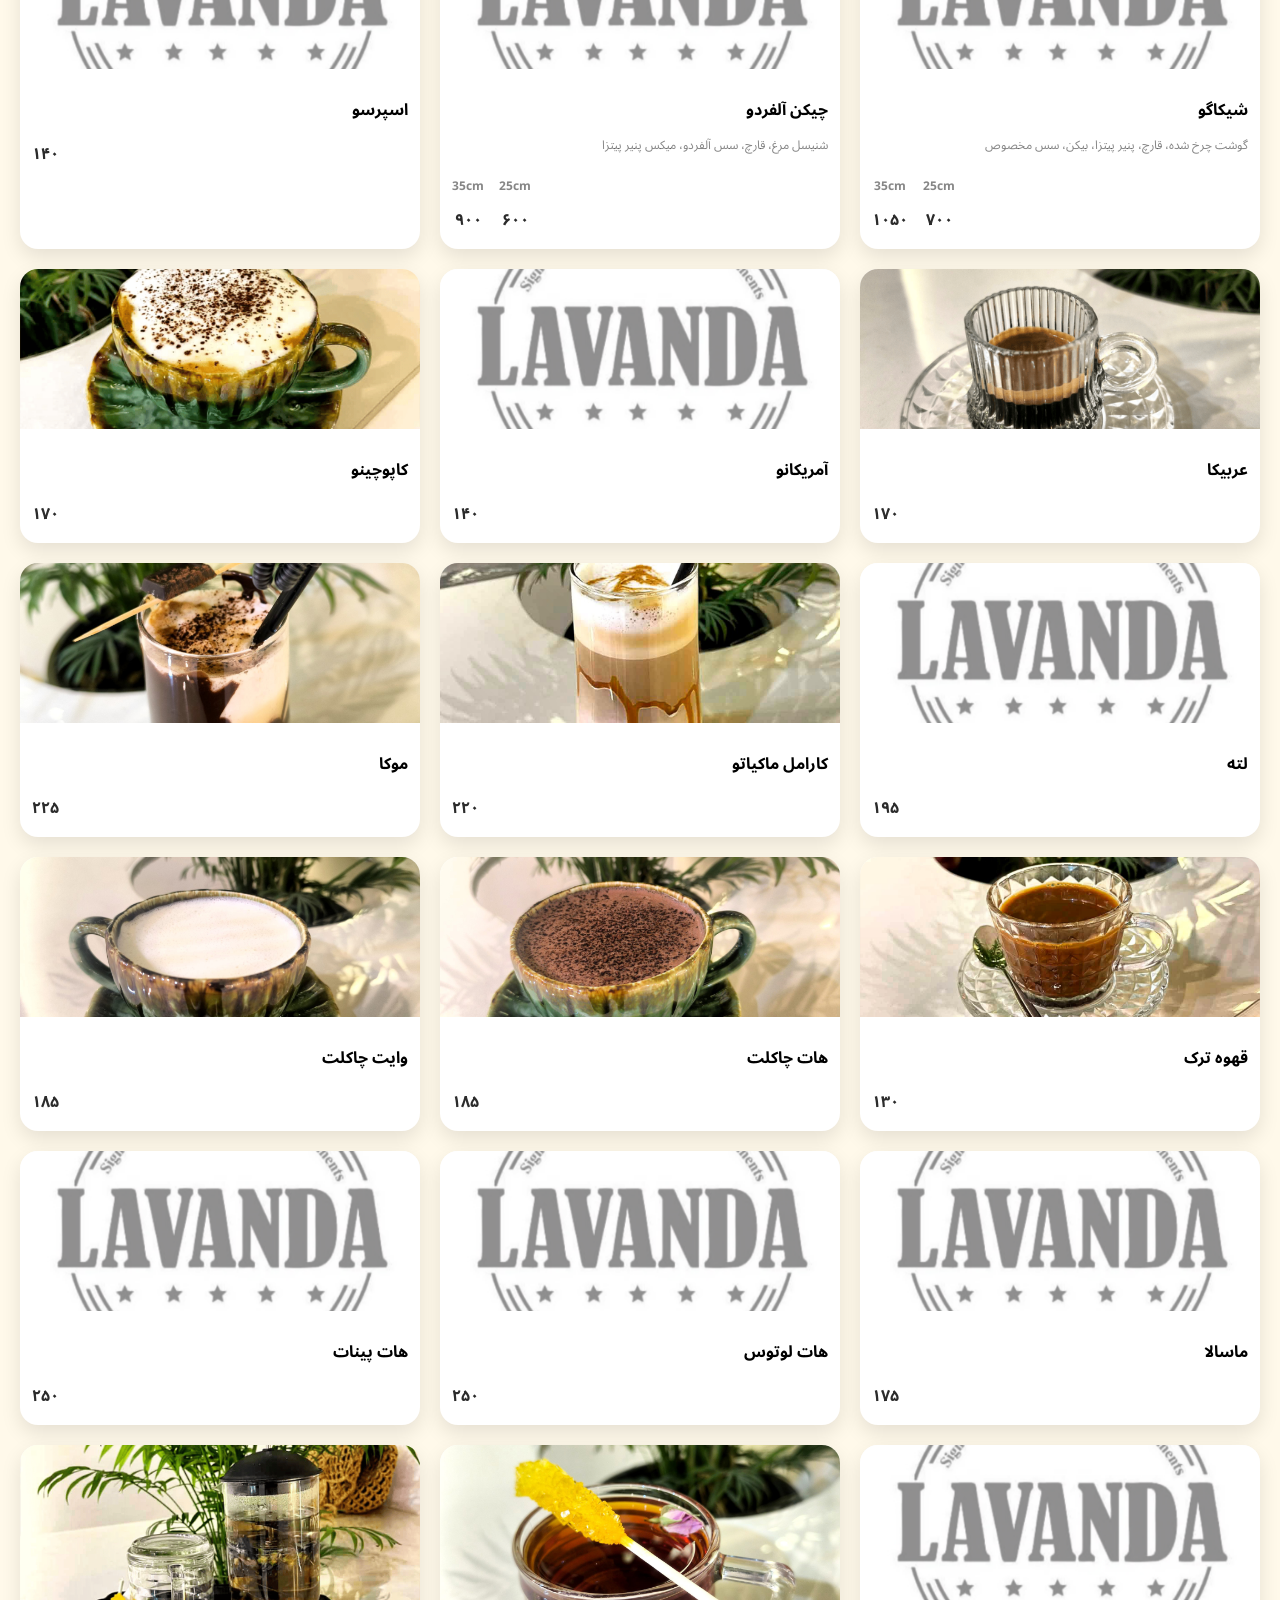
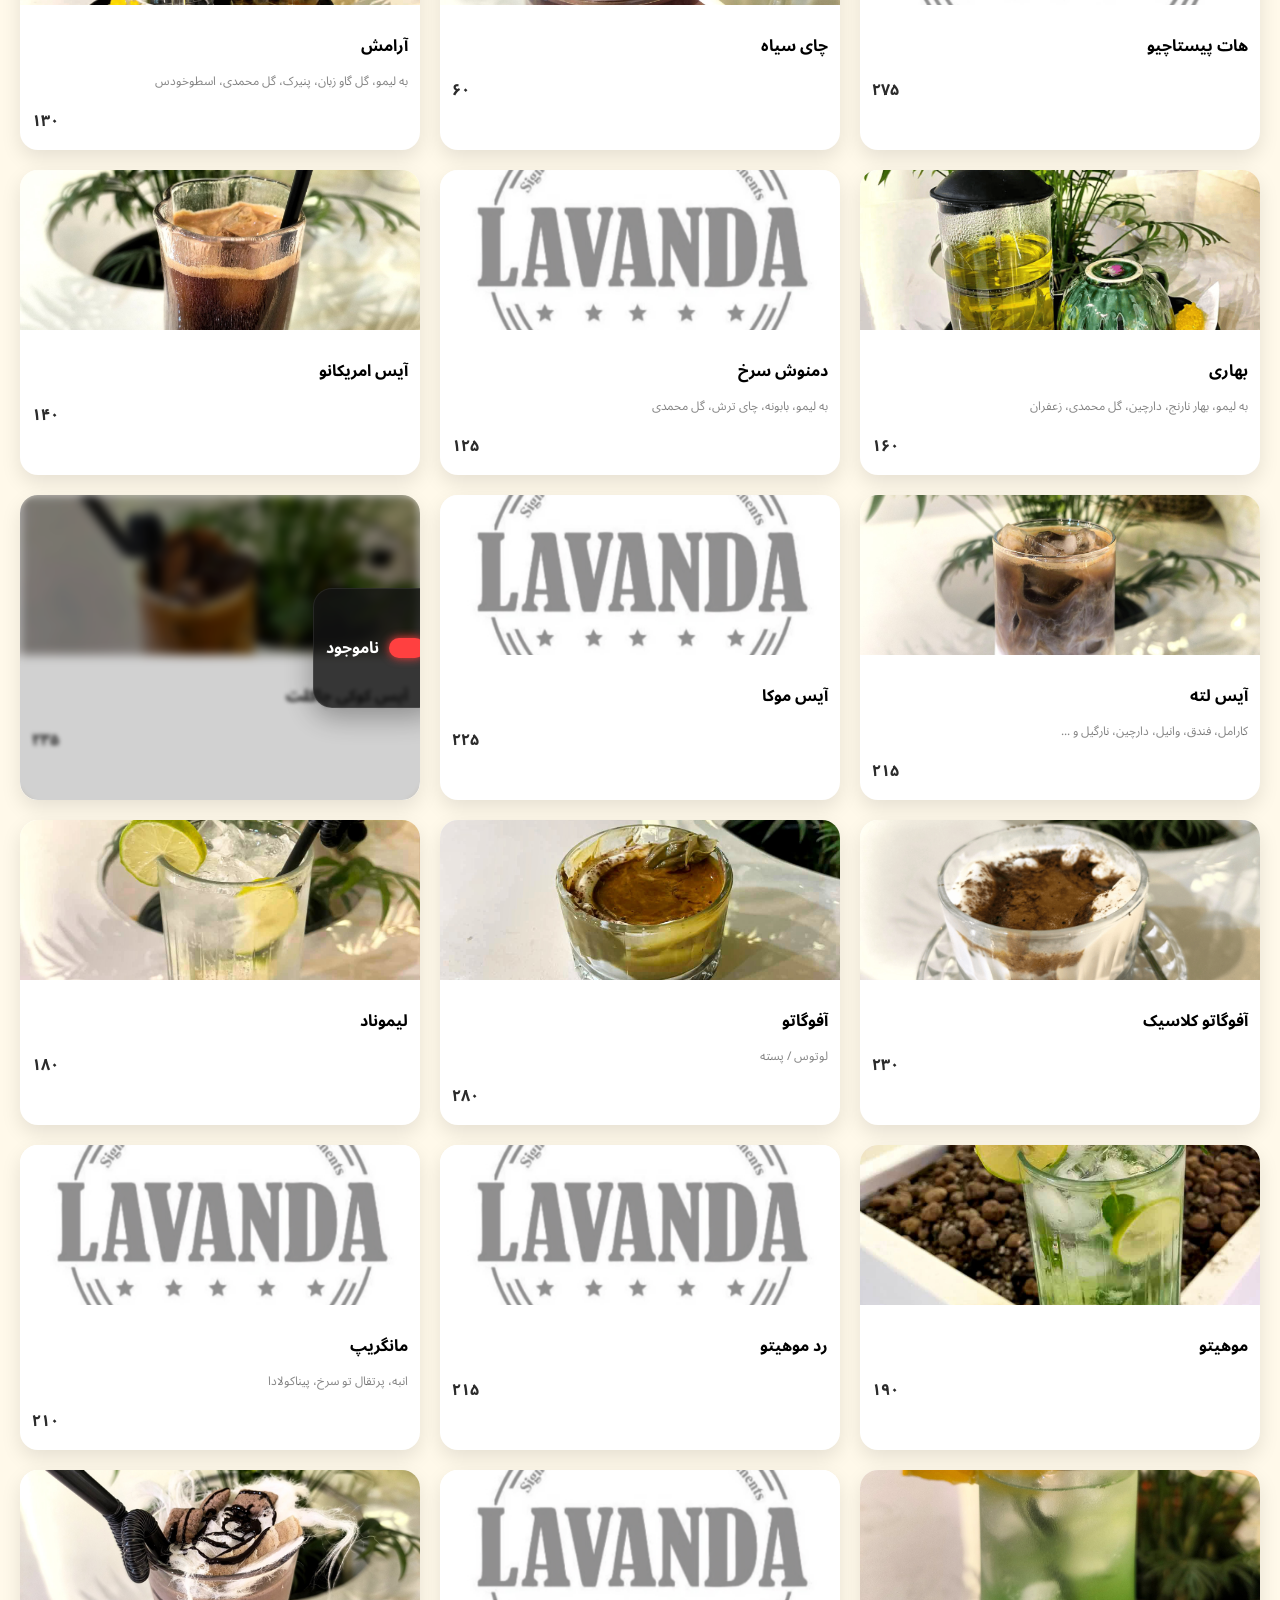
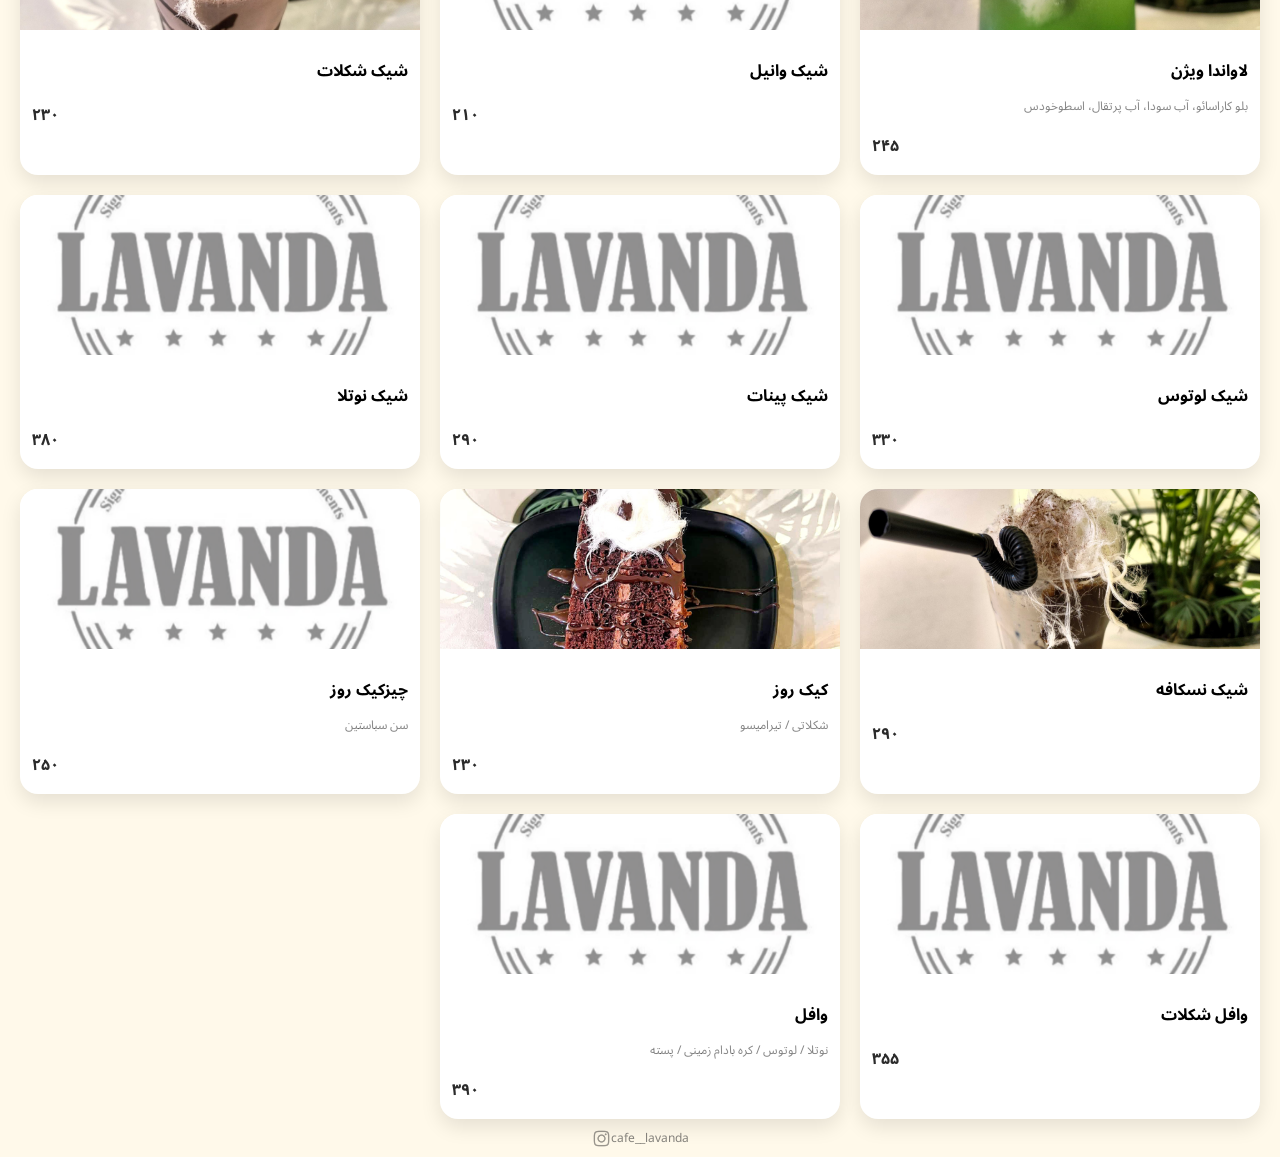
==== commit 108498e2: "minor changes" ====
--- a/index.html
+++ b/index.html
@@ -42,8 +42,8 @@
             <button class="tab" data-category="penini">پنینی</button>
             <button class="tab" data-category="pasta">پاستا</button>
             <button class="tab" data-category="burger">برگر</button>
-            <button class="tab" data-category="pizzaIT">پیتزا ایتالیایی - 33cm</button>
-            <button class="tab" data-category="pizzaUS">پیتزا آمریکایی</button>
+            <button class="tab" data-category="pizzaIT">پیتزا رومی استایل 33cm </button>
+            <button class="tab" data-category="pizzaUS">پیتزا نیویورک استایل</button>
             <button class="tab" data-category="espresso">اسپرسو بار</button>
             <button class="tab" data-category="hotdr">نوشیدنی گرم</button>
             <button class="tab" data-category="tea">چای و دمنوش</button>
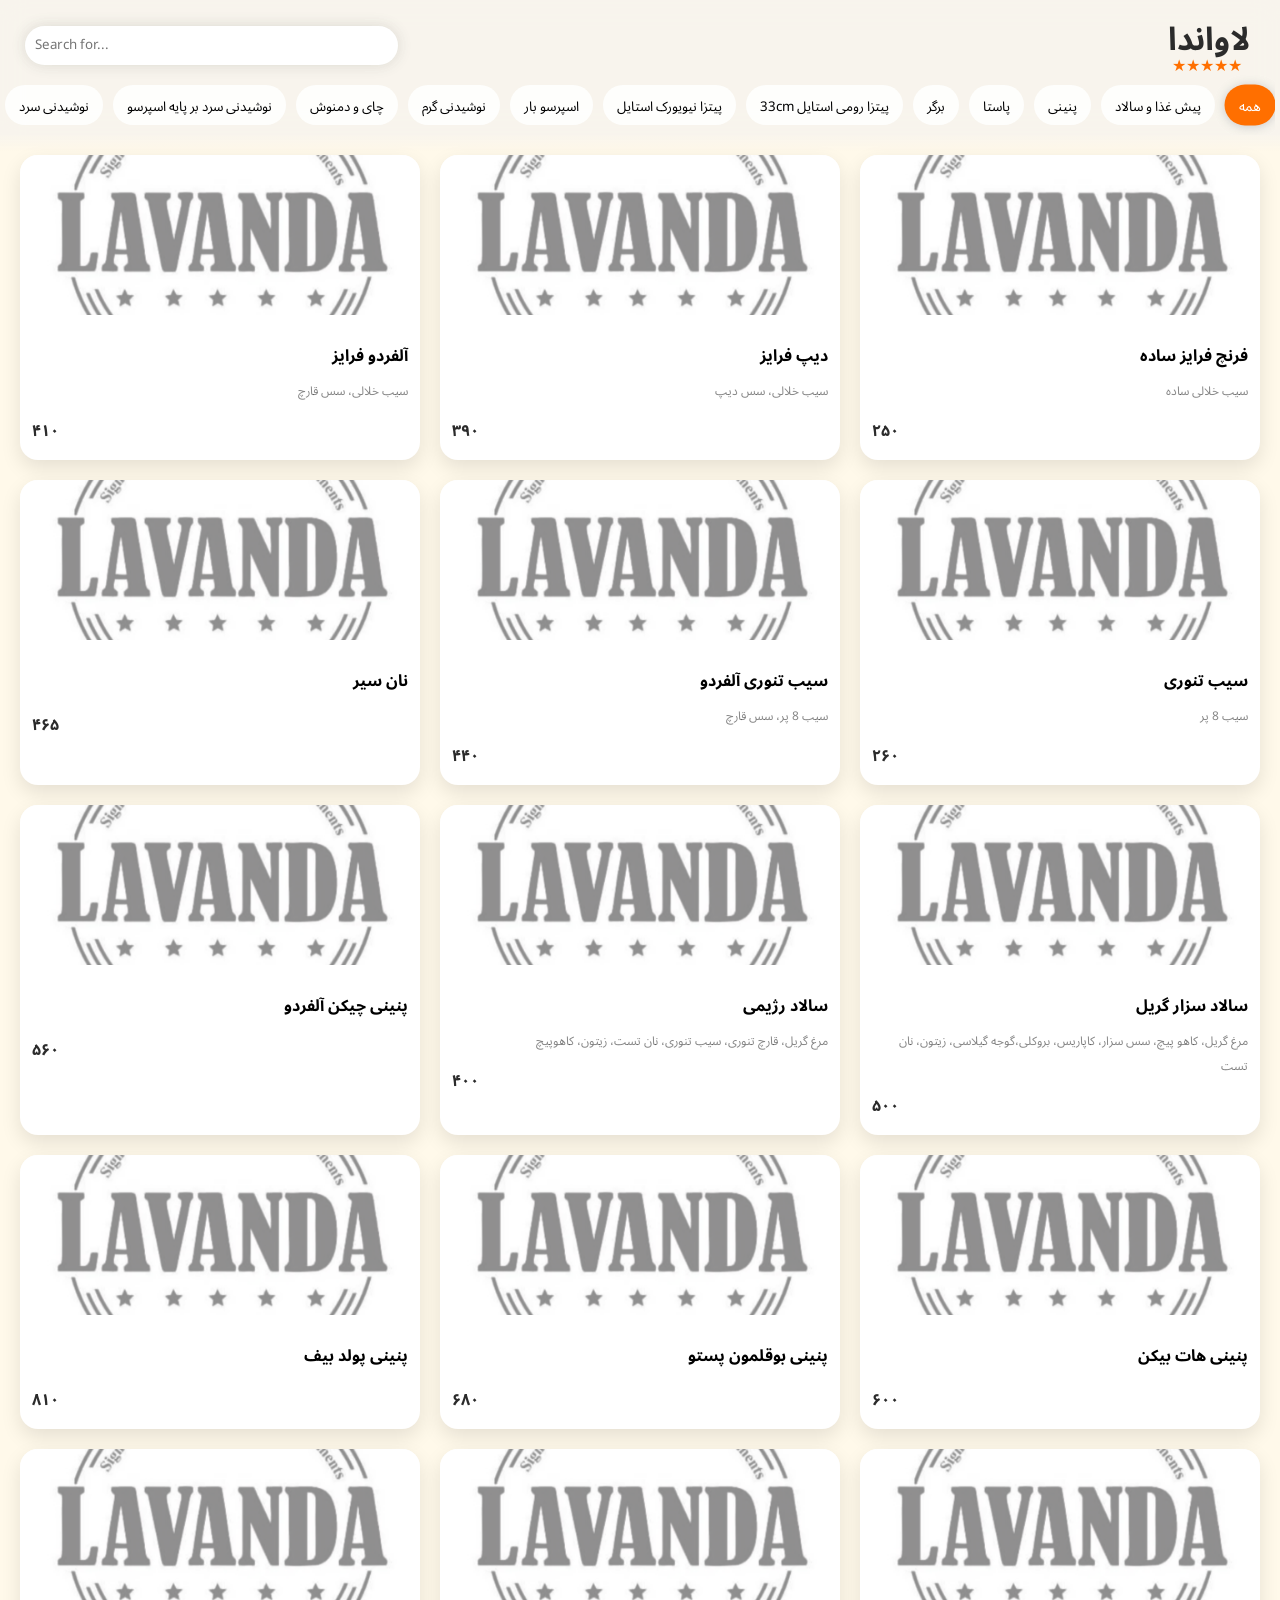
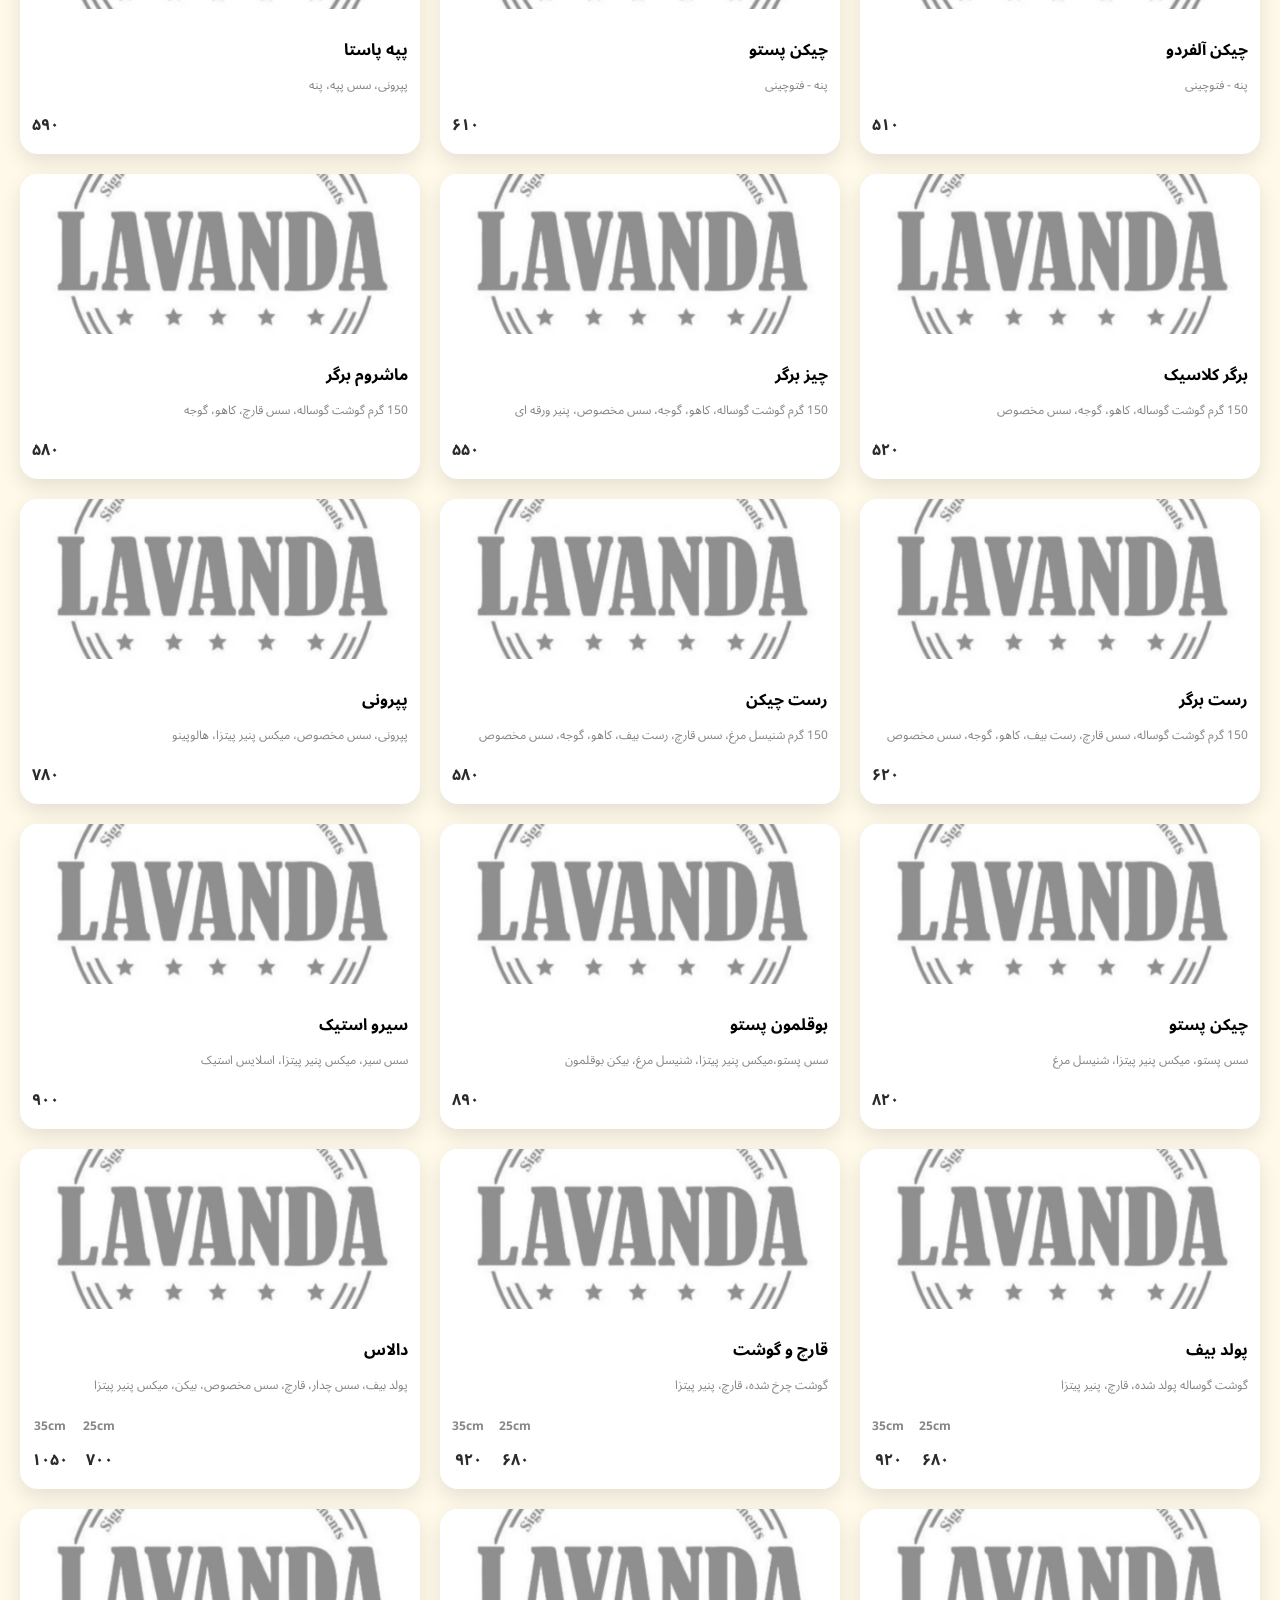
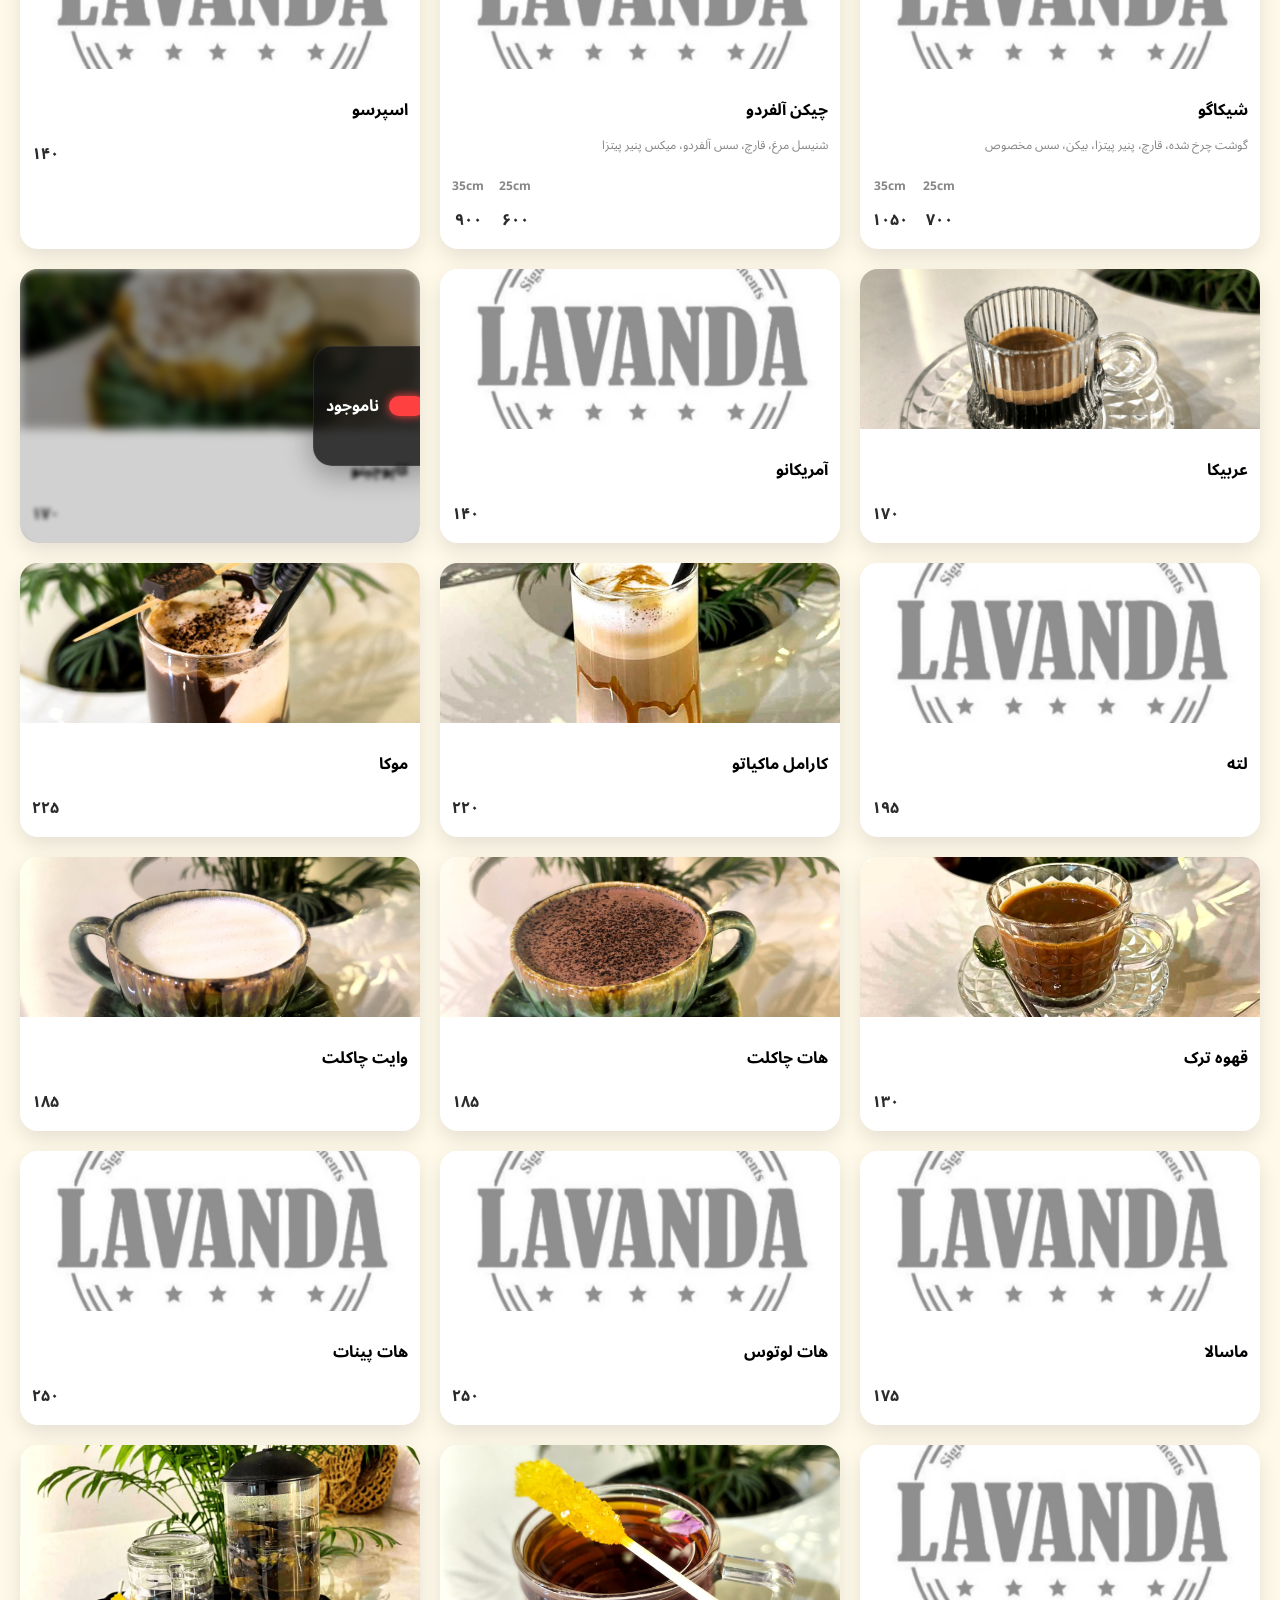
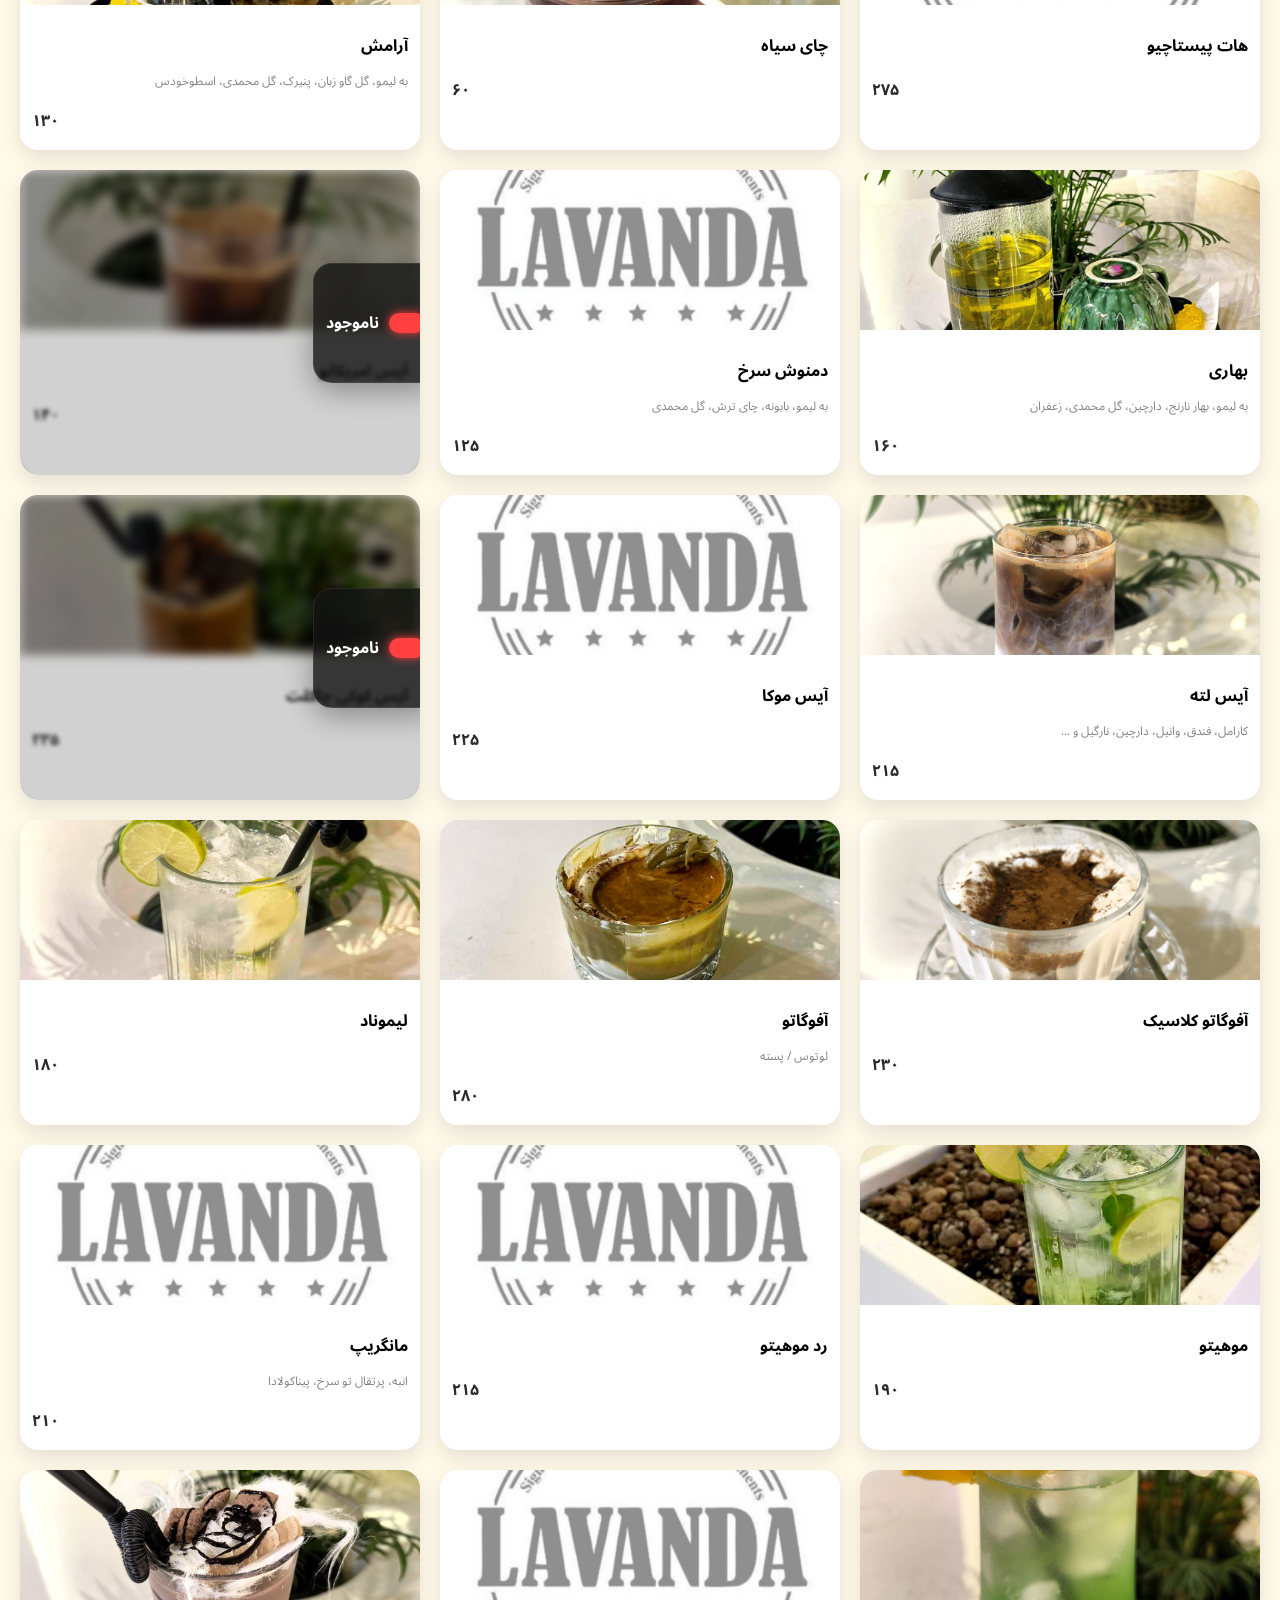
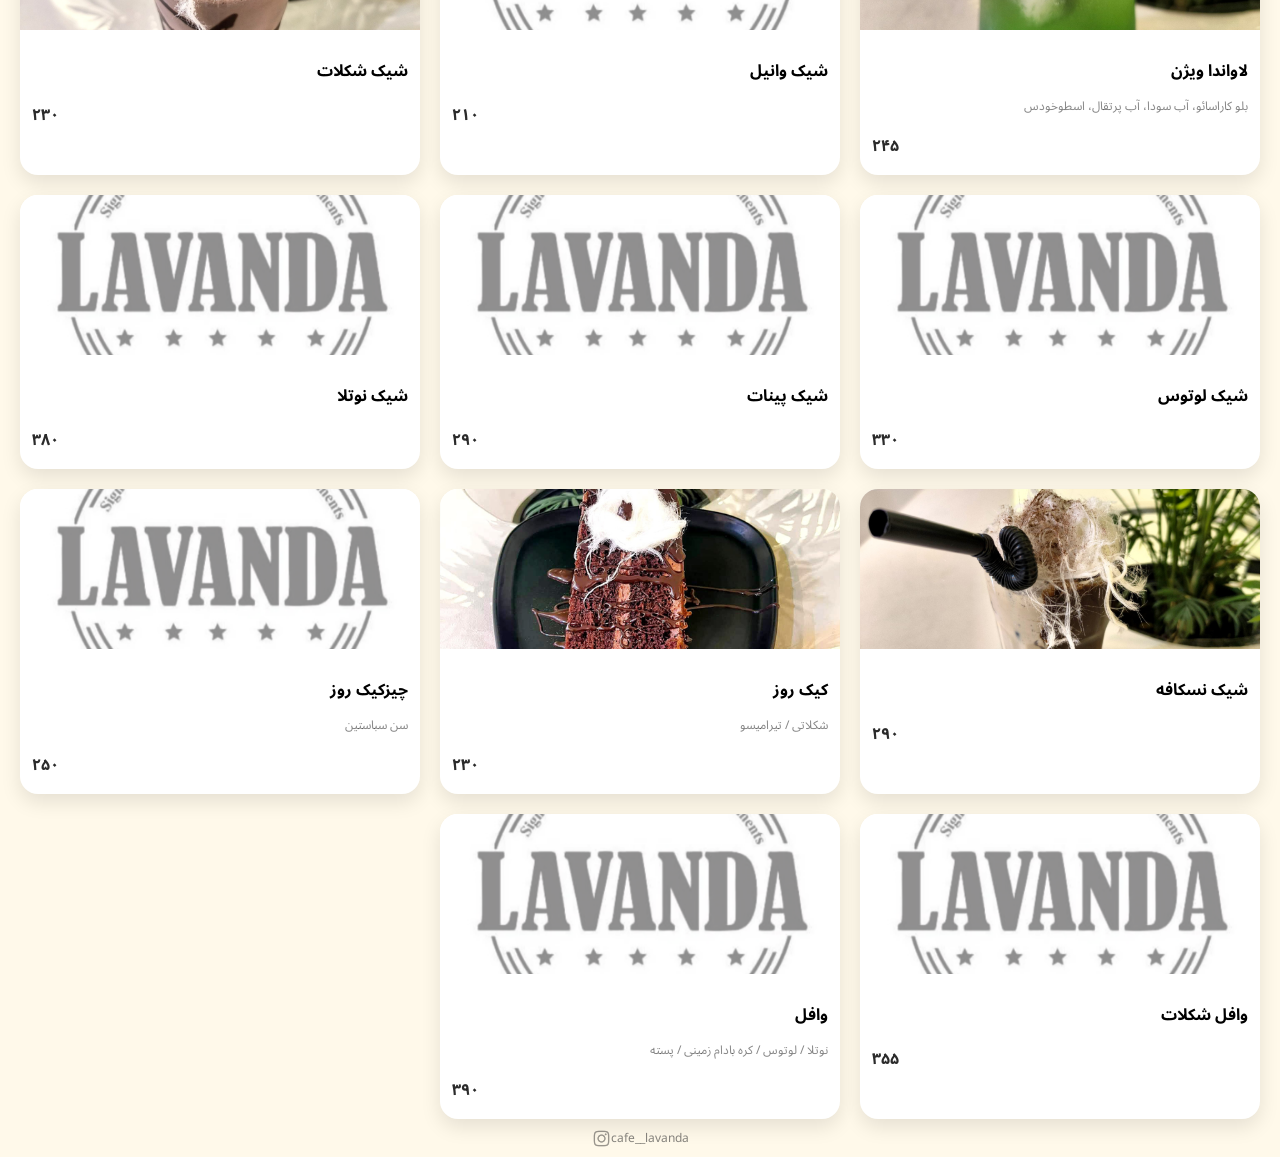
==== commit 728cdb34: "idk" ====
--- a/index.html
+++ b/index.html
@@ -22,7 +22,7 @@
                         لاواندا
                     </h3>
                     <p class="star">
-                        ★★★★
+                        ★★★★★
                     </p>
                 </a>
             </div>
--- a/style.css
+++ b/style.css
@@ -50,17 +50,18 @@
 
 .star{
     margin-top: -25px;
-    margin-right: 22px;
-
+    margin-right: 18px;
+    color: #ff6f00;
 }
 
 #searchinput{
     padding: 10px;
-    border-radius: 15px;
+    border-radius: 20px;
     height: 39px;
     margin-top: 10px;
     margin-left: 5px;
-    border: 1px solid #dddddda4;
+    border: none;
+    box-shadow: 0 0 15px #2b2b2b24;
 }
 
 .top-container{
@@ -163,6 +164,7 @@
     overflow: hidden;
     box-shadow: 0 8px 20px rgba(0, 0, 0, 0.10);
     transition: 0.3s;
+    animation: pop 0.2s ease-in-out;
 }
 
 .card img{
@@ -373,4 +375,52 @@
         padding: 16px;
     }
 
+}
+
+@media(max-width:485px){
+
+    .unavailable-badge{
+        margin-right: -280px;
+    }
+
+}
+
+@media(max-width:450px){
+
+    .unavailable-badge{
+        margin-right: -250px;
+    }
+
+}
+
+@media(max-width:425px){
+
+    .unavailable-badge{
+        margin-right: -230px;
+    }
+
+}
+
+@media(max-width:405px){
+
+    .unavailable-badge{
+        margin-right: -215px;
+    }
+
+}
+
+@media(max-width:385px){
+
+    .unavailable-badge{
+        margin-right: -180px;
+    }
+
+}
+
+@media(max-width:350px){
+
+    .unavailable-badge{
+        margin-right: -160px;
+    }
+
 }
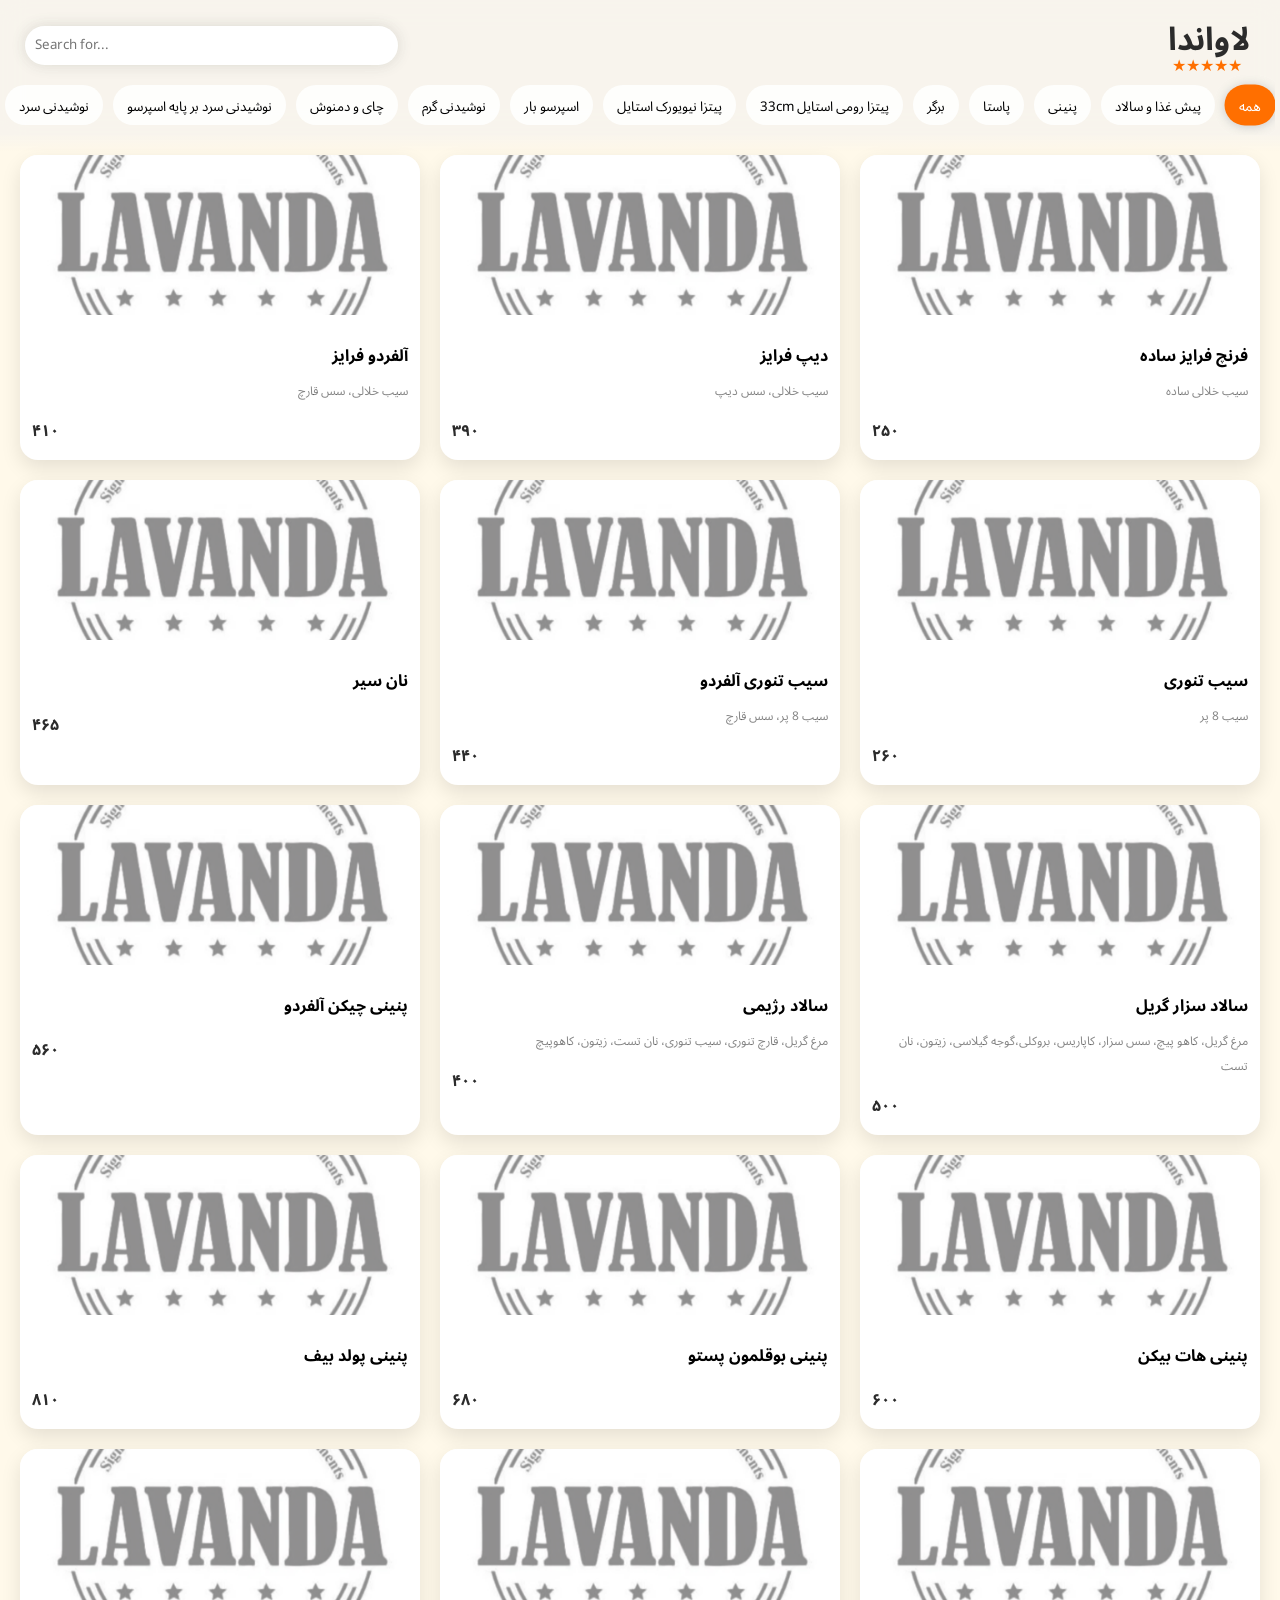
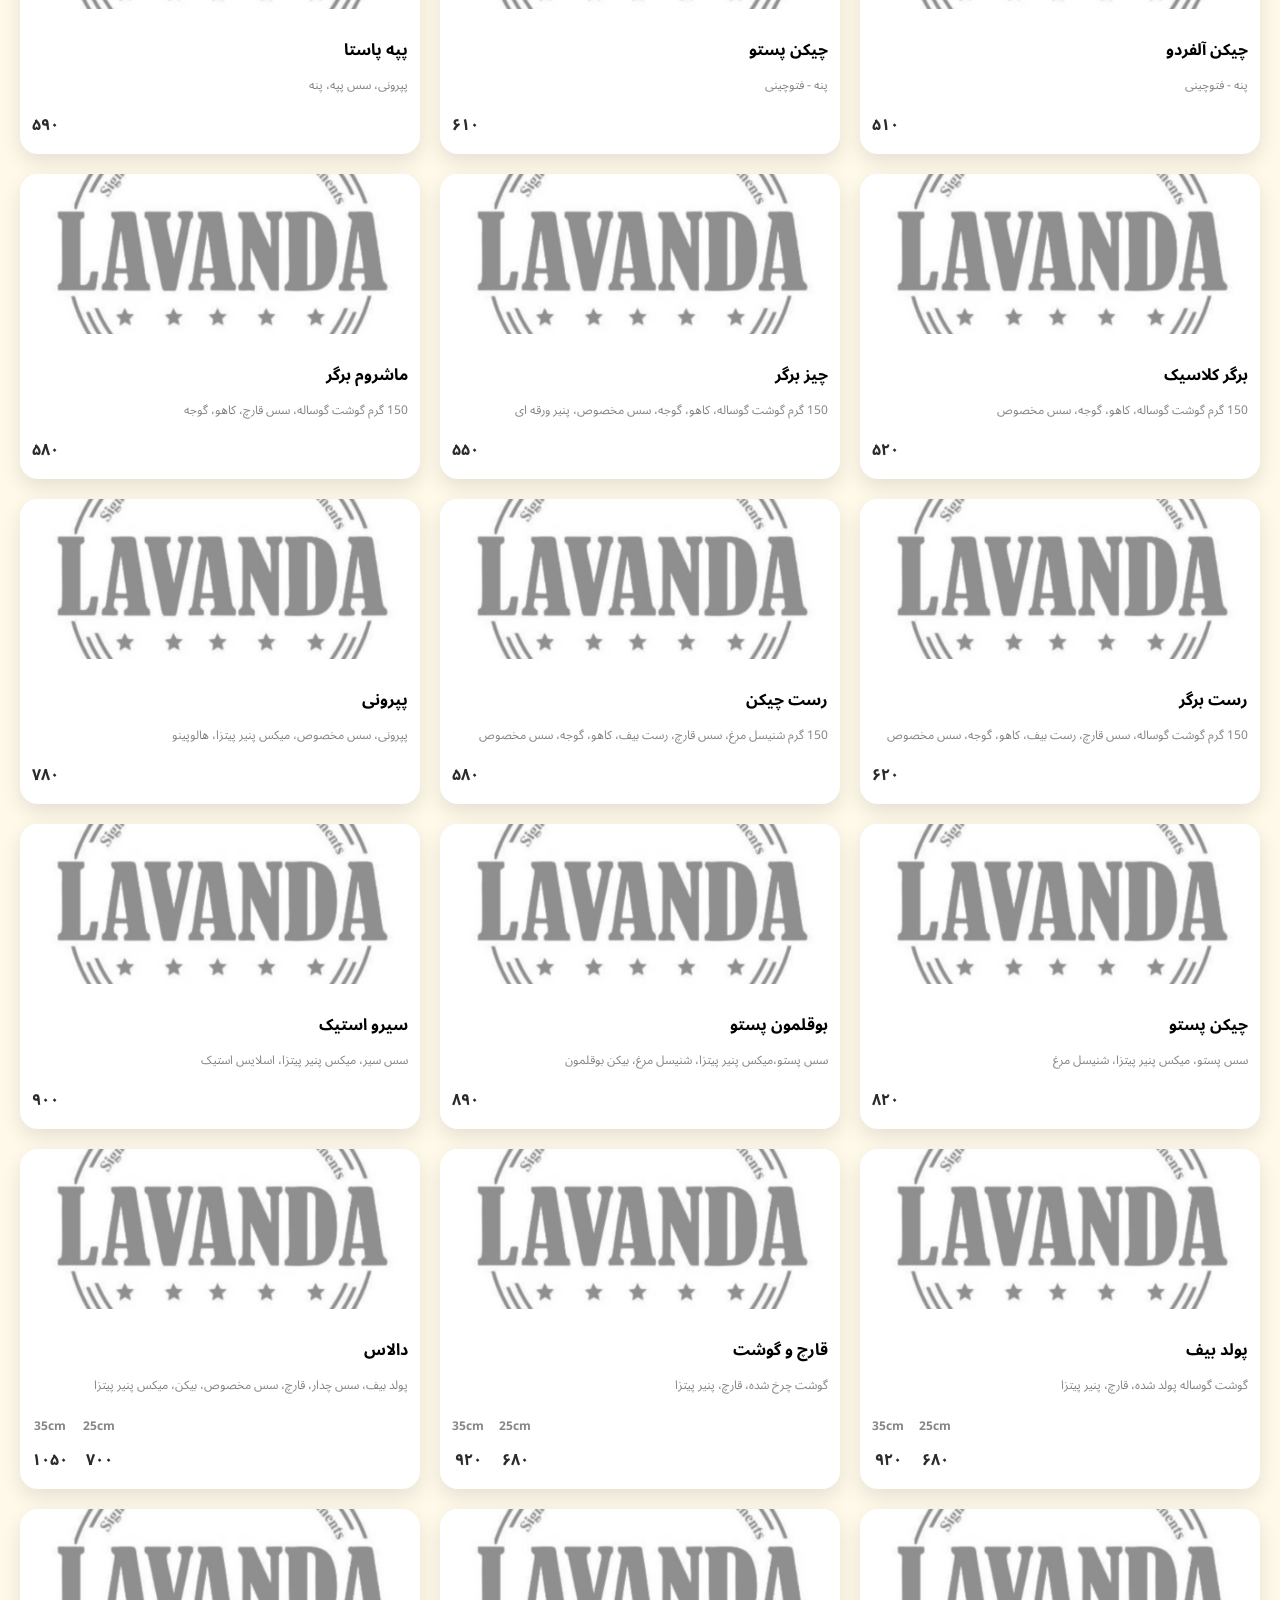
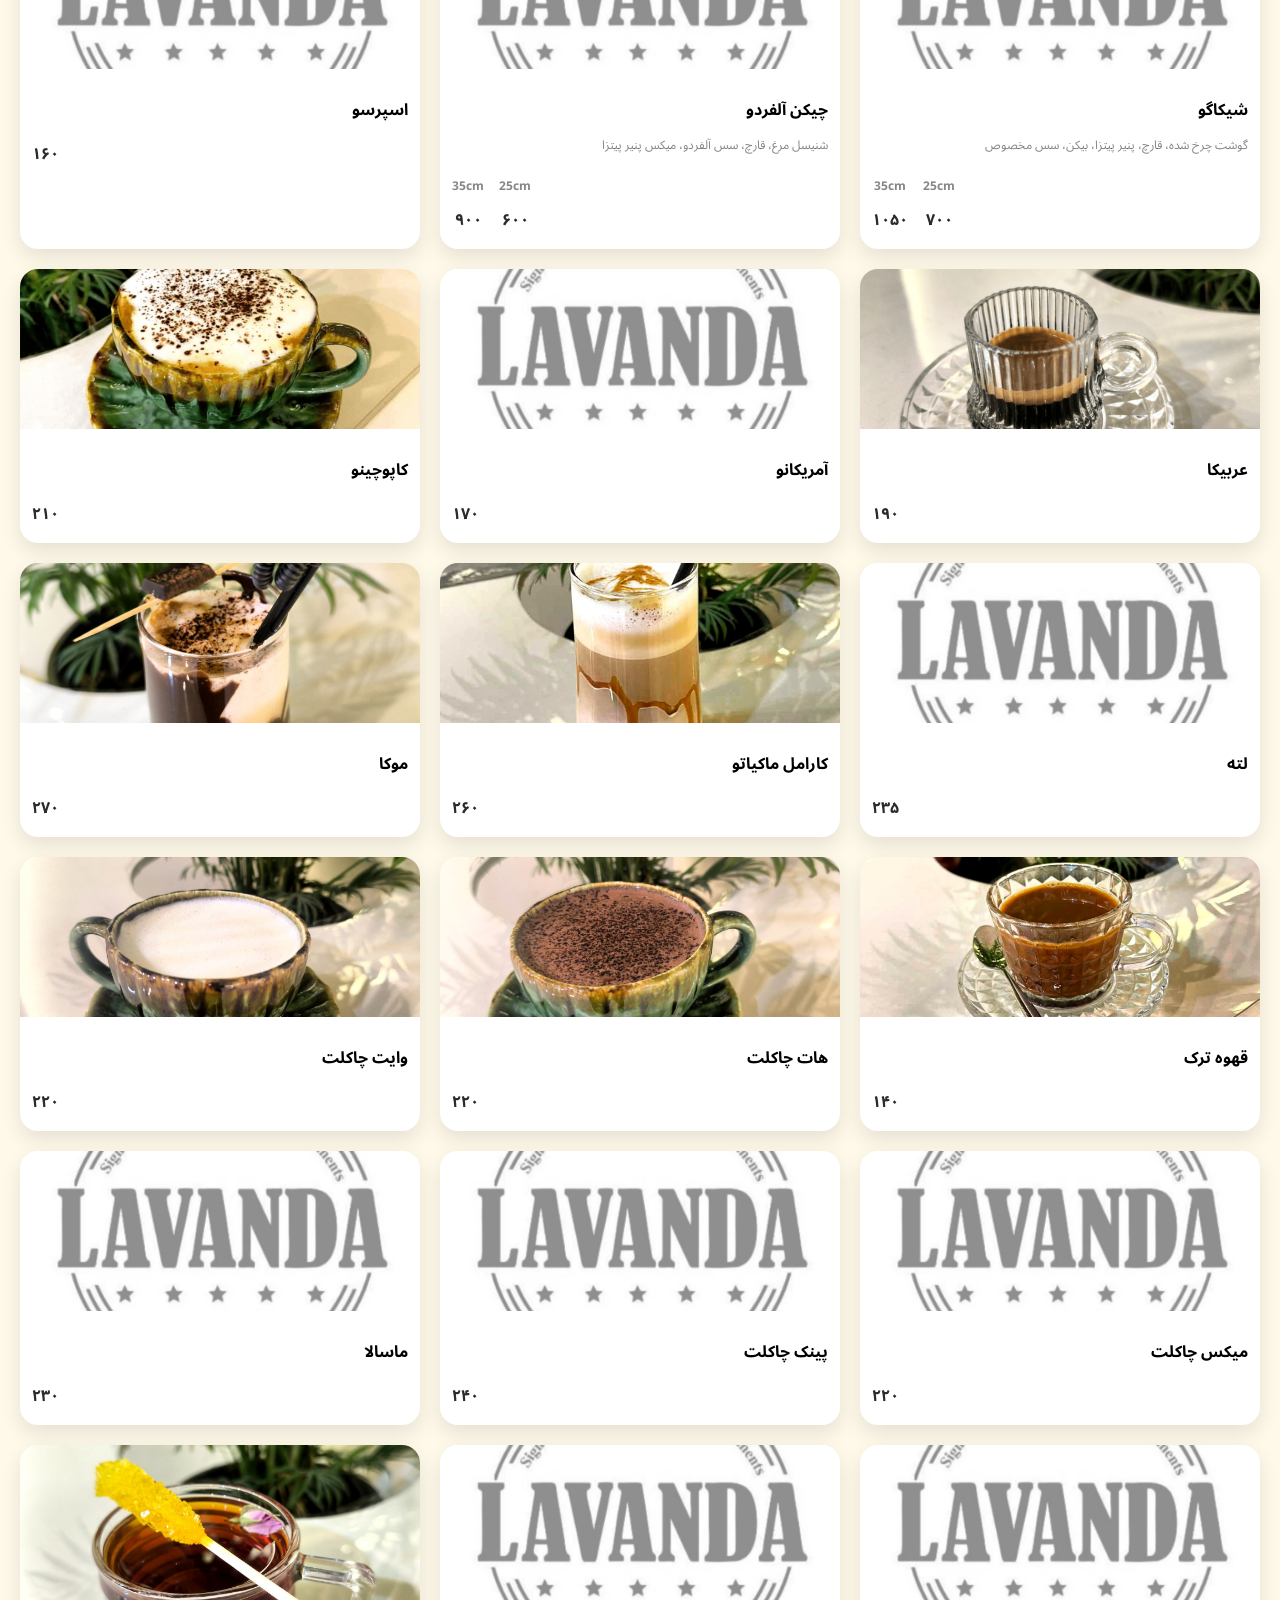
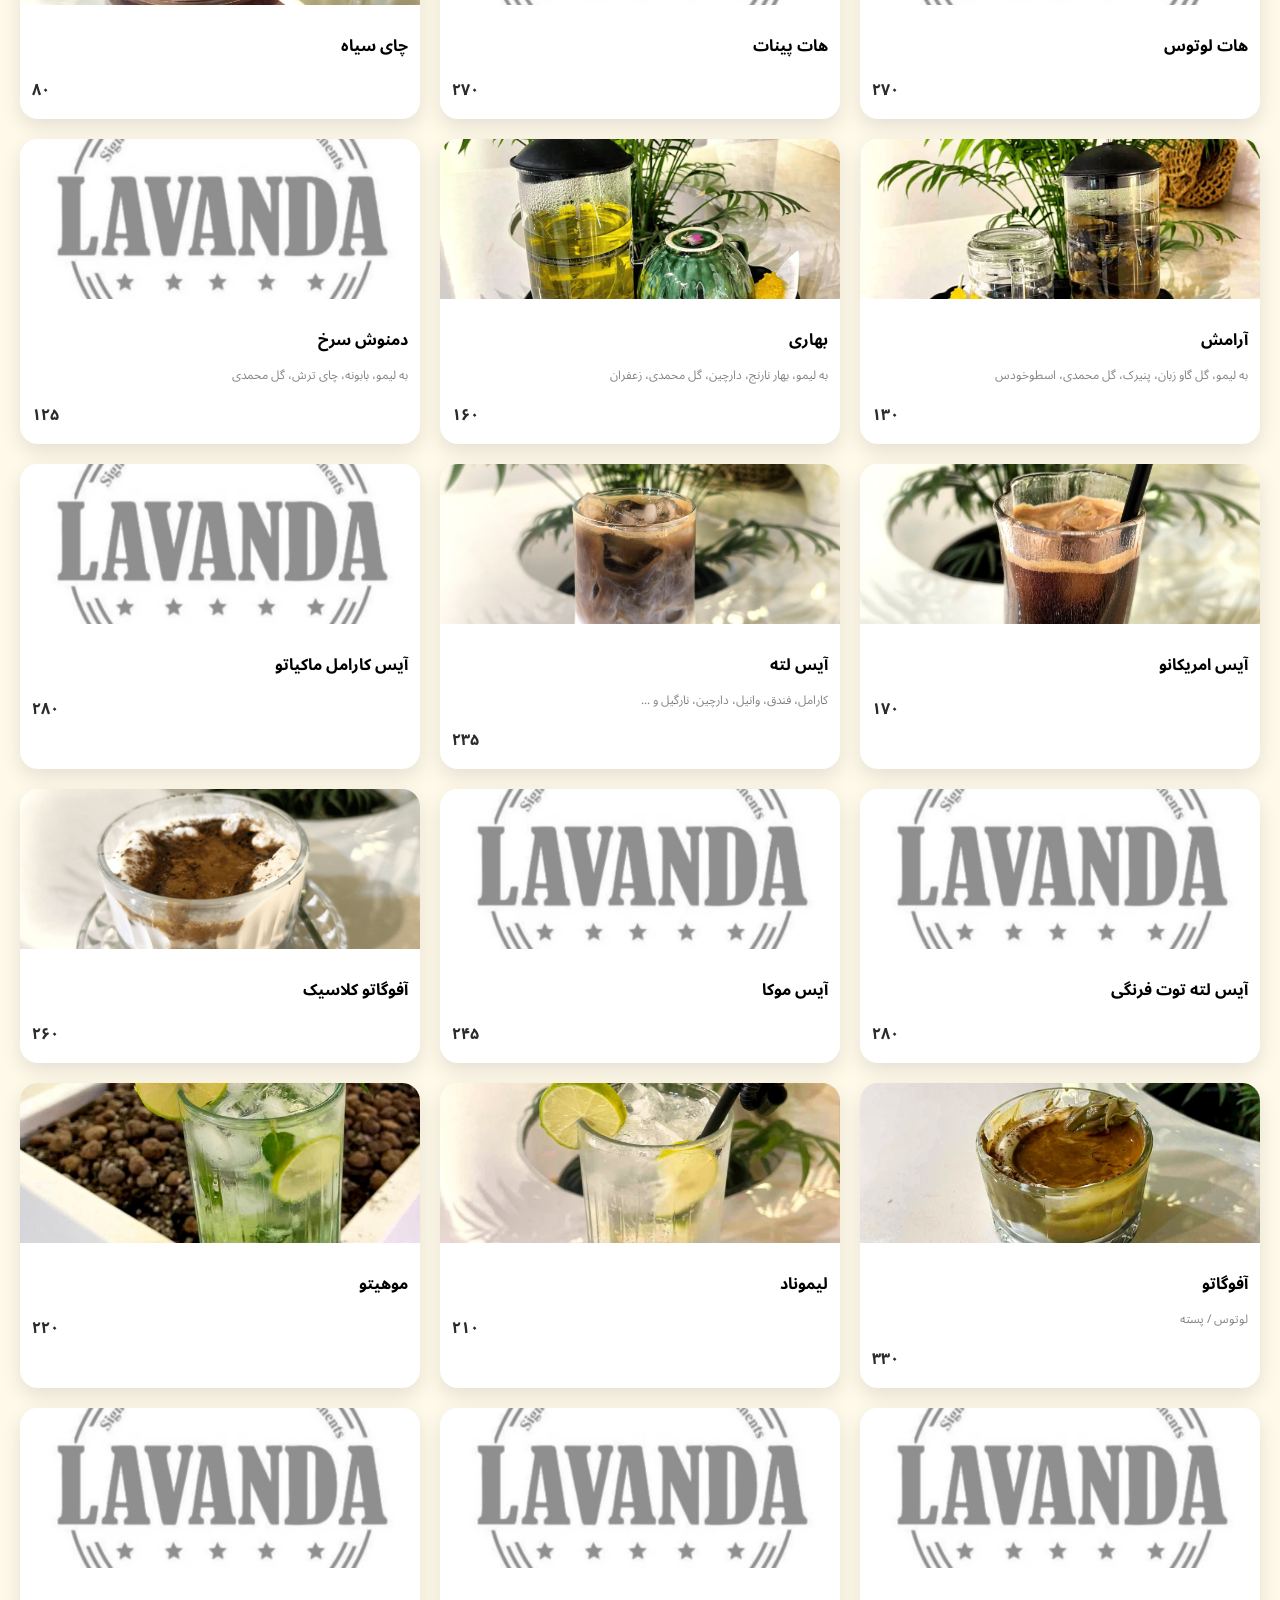
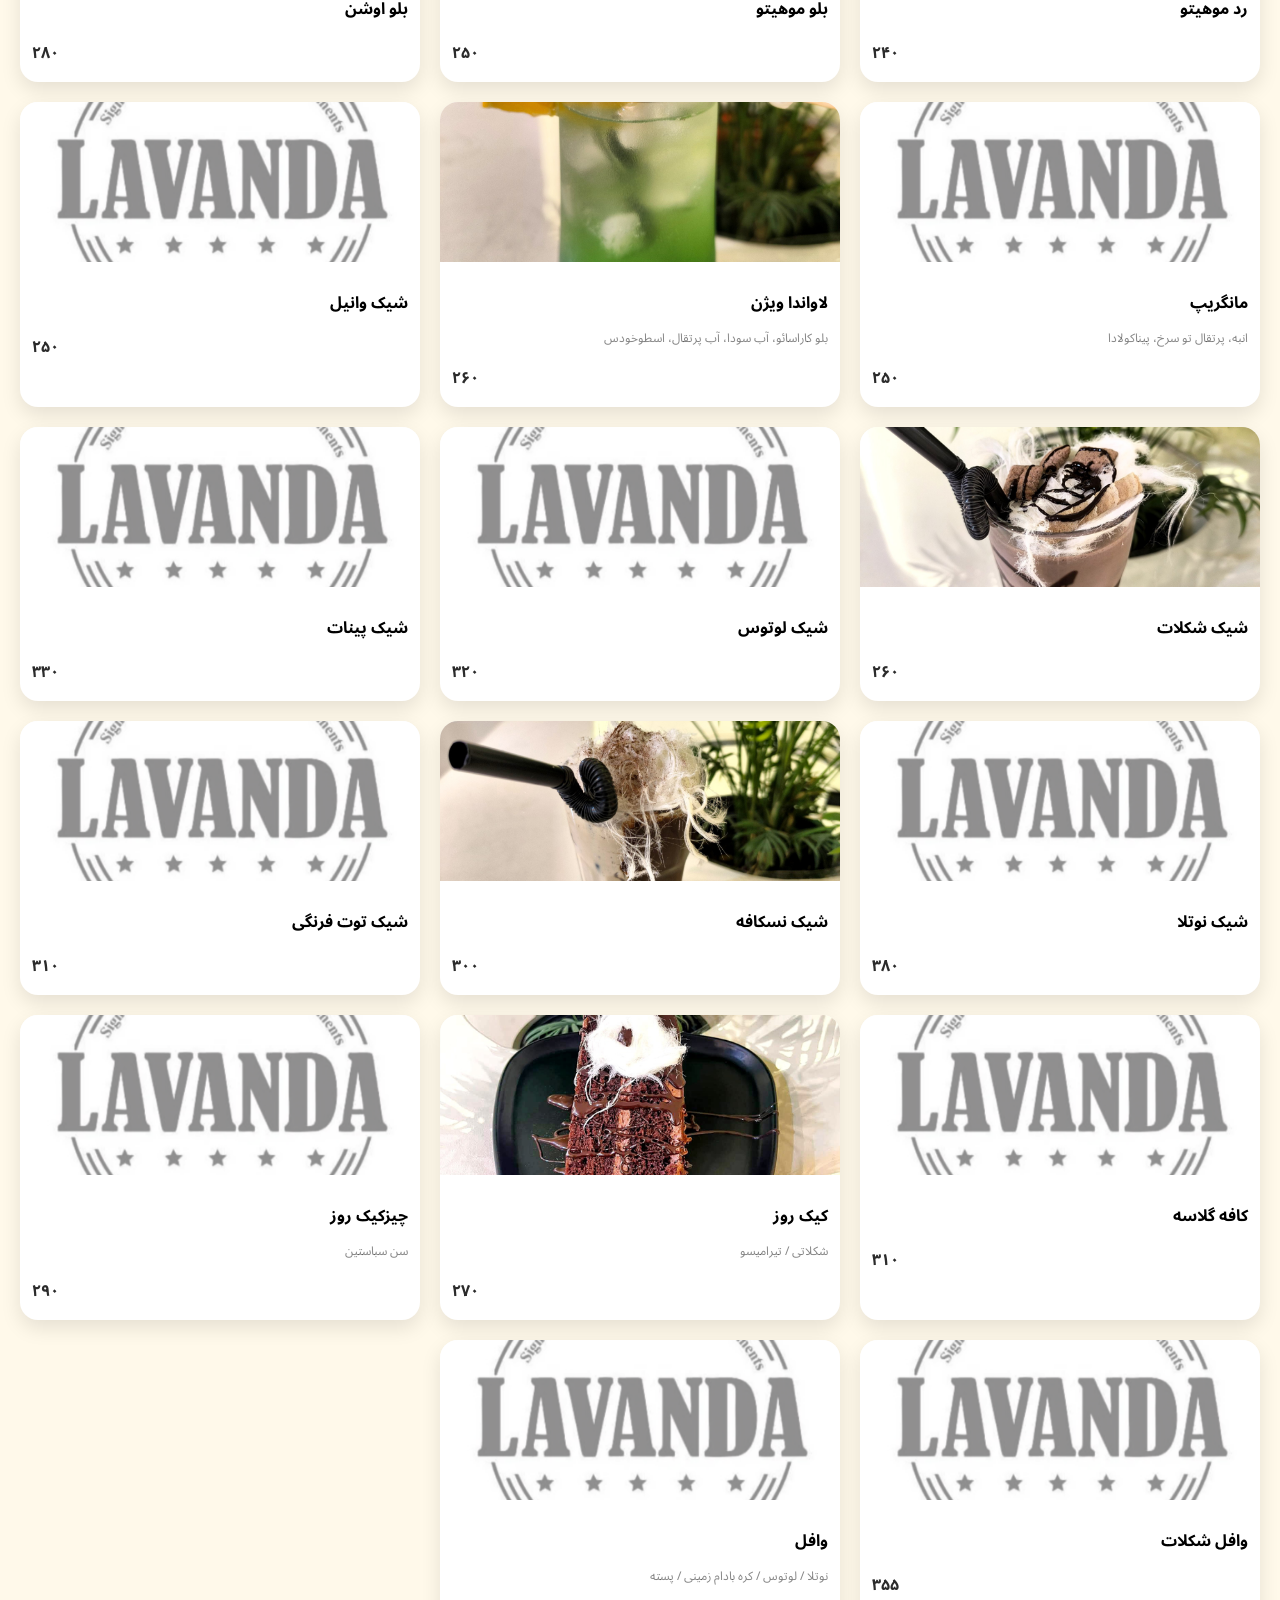
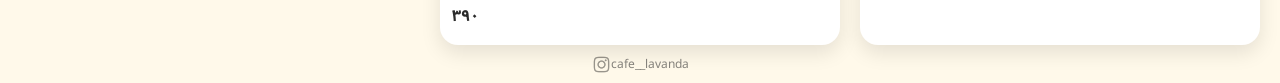
==== commit b7571647: "new items added prices altered" ====
--- a/index.html
+++ b/index.html
@@ -38,7 +38,9 @@
 
         <nav class="tabs">
             <button class="tab active" data-category="all">همه</button>
-            <button class="tab" data-category="salad">پیش غذا و سالاد</button>
+            <button class="tab" data-category="salad">
+                    پیش غذا و سالاد
+            </button>
             <button class="tab" data-category="penini">پنینی</button>
             <button class="tab" data-category="pasta">پاستا</button>
             <button class="tab" data-category="burger">برگر</button>
--- a/style.css
+++ b/style.css
@@ -316,6 +316,12 @@
     box-shadow: 0 0 10px #ff4040;
 }
 
+.ico{
+    display: inline;
+    height: 25px;
+    width: 25px;
+}
+
 @keyframes pop{
     from{
         opacity: 0;
@@ -383,6 +389,10 @@
         margin-right: -280px;
     }
 
+    .star{
+        margin-right: -5;
+    }
+
 }
 
 @media(max-width:450px){
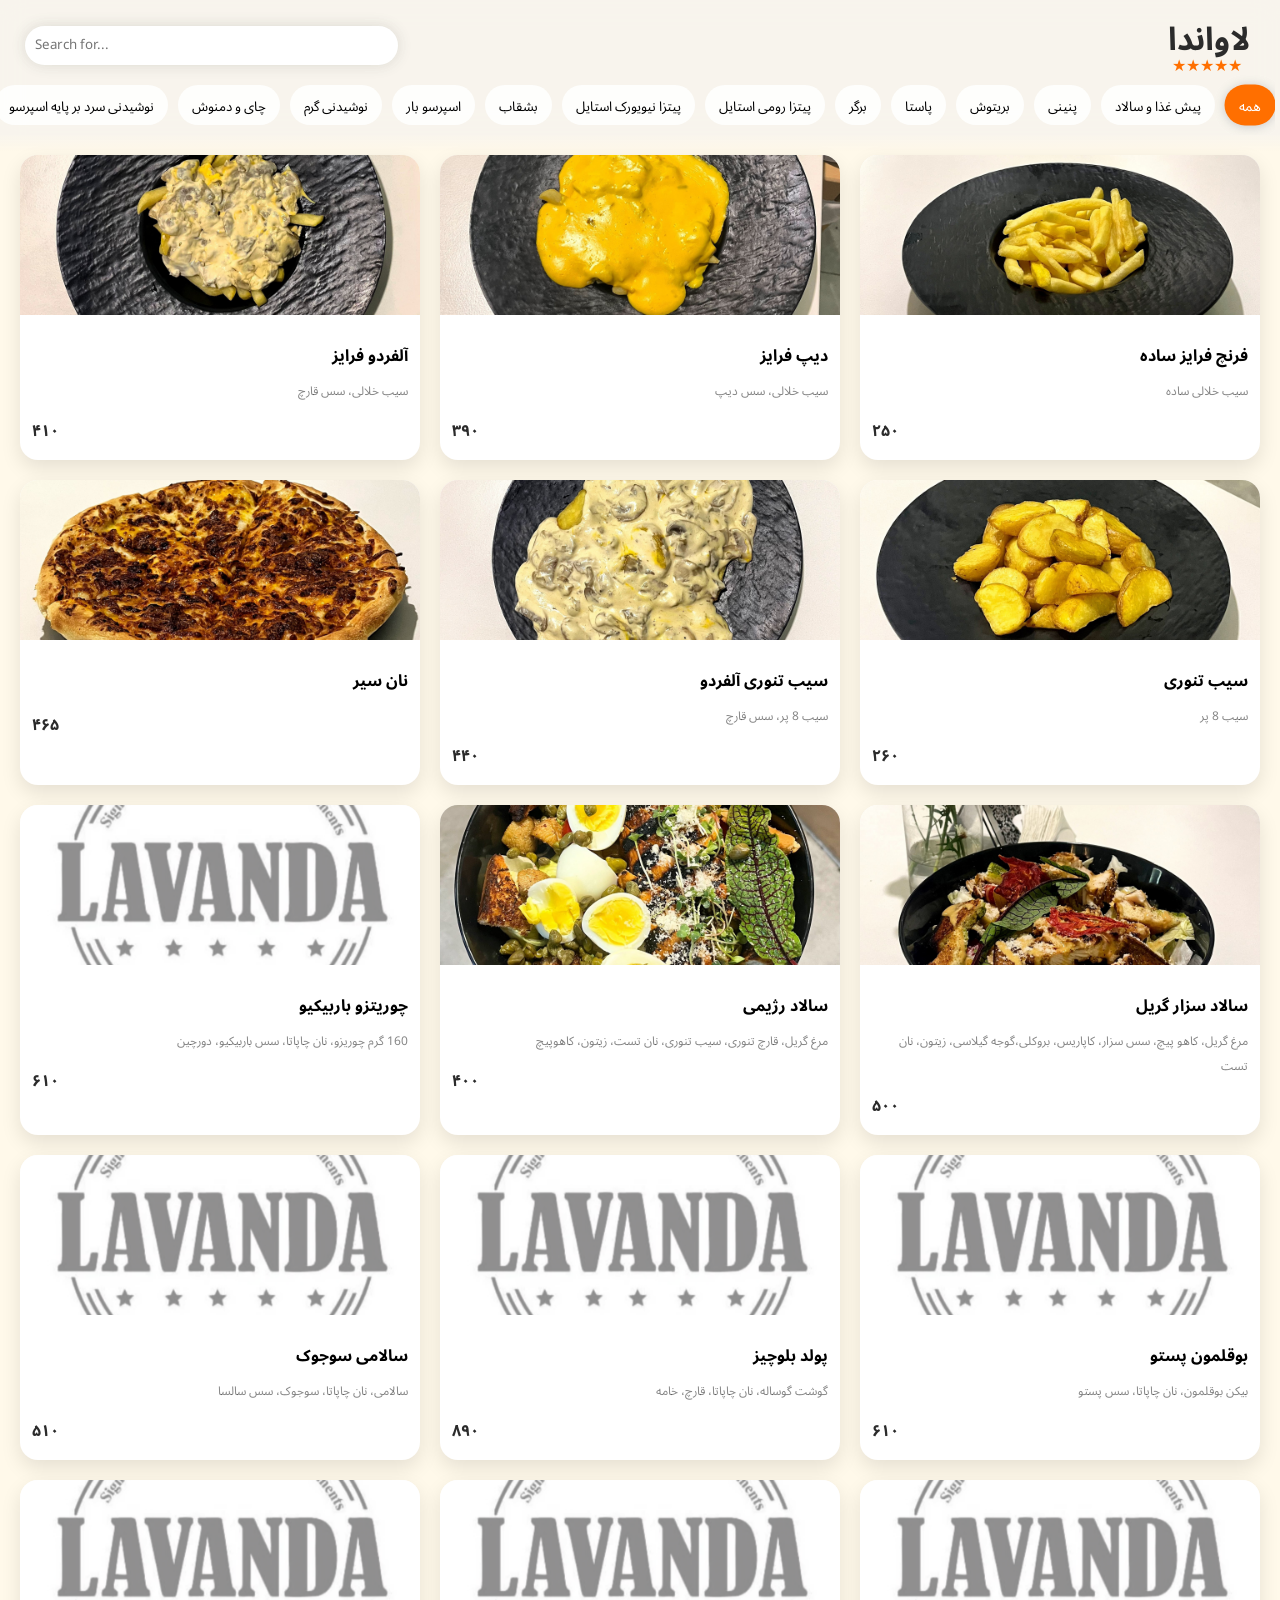
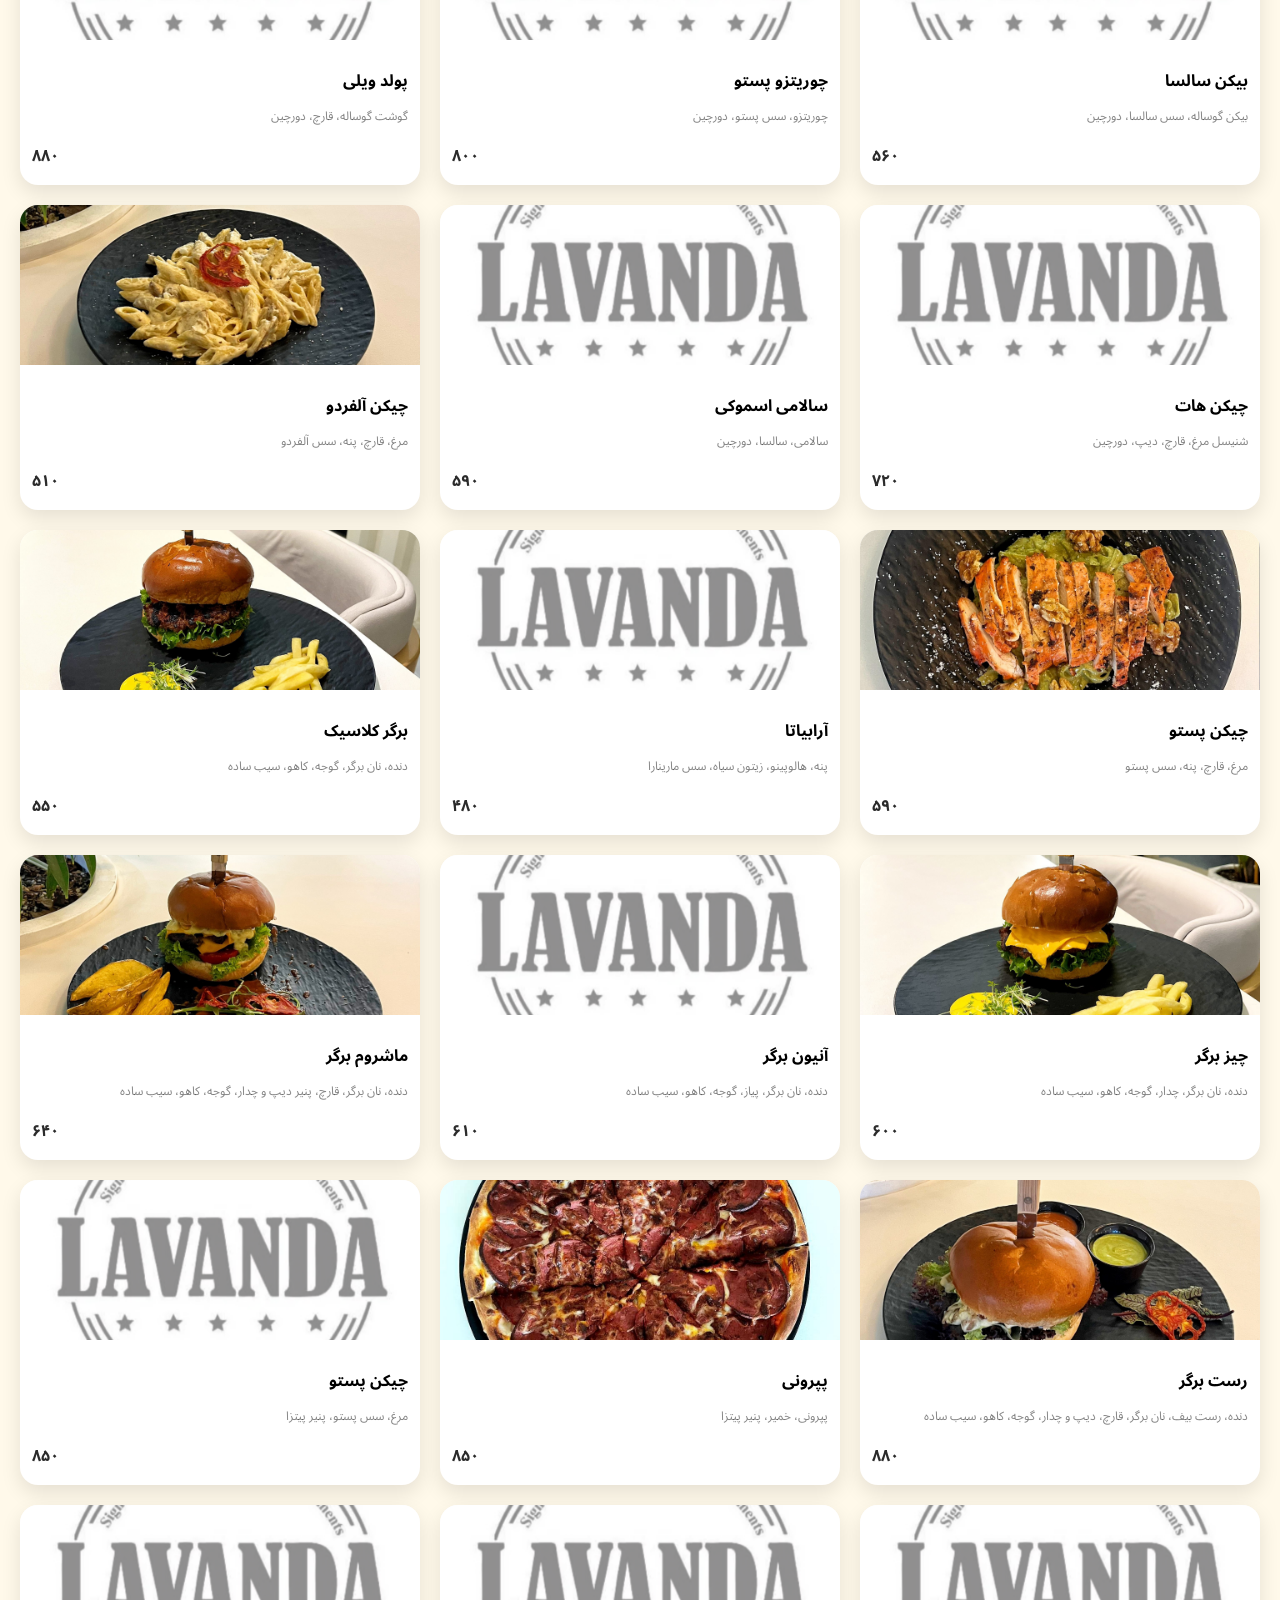
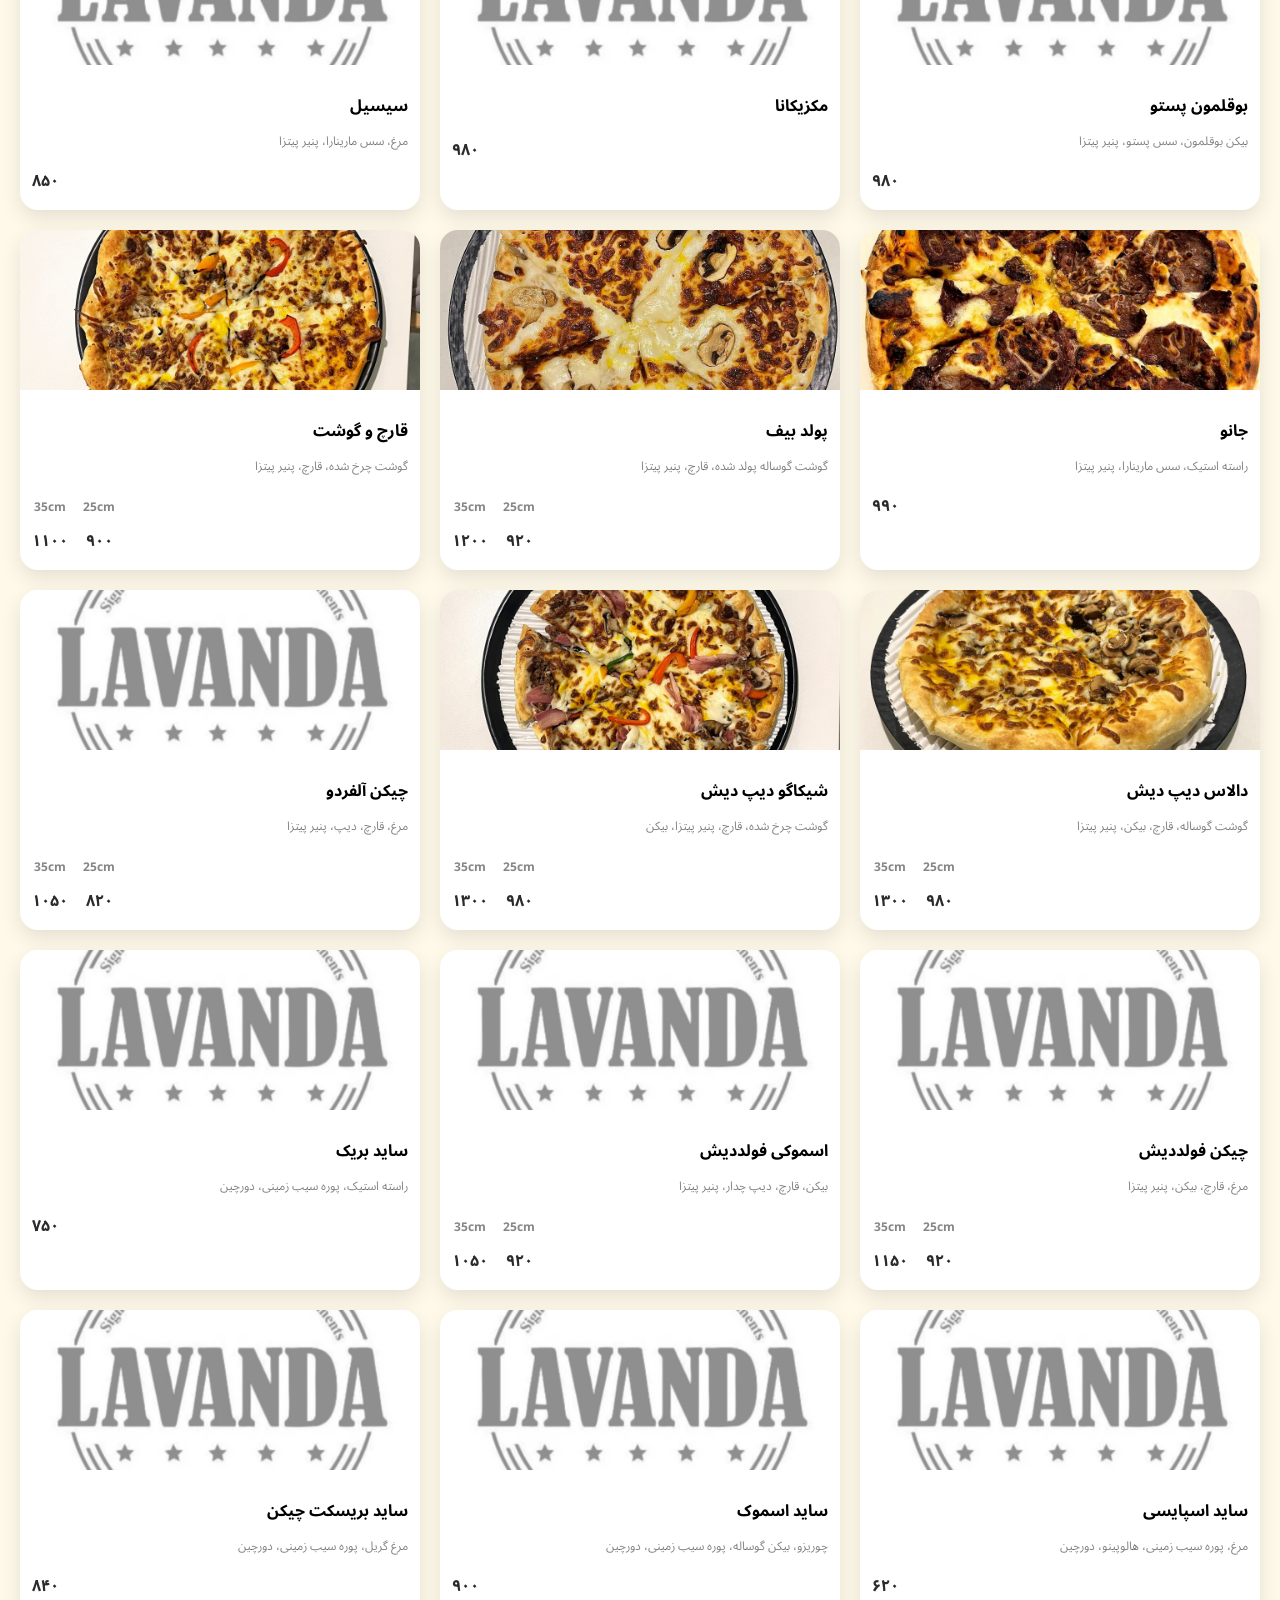
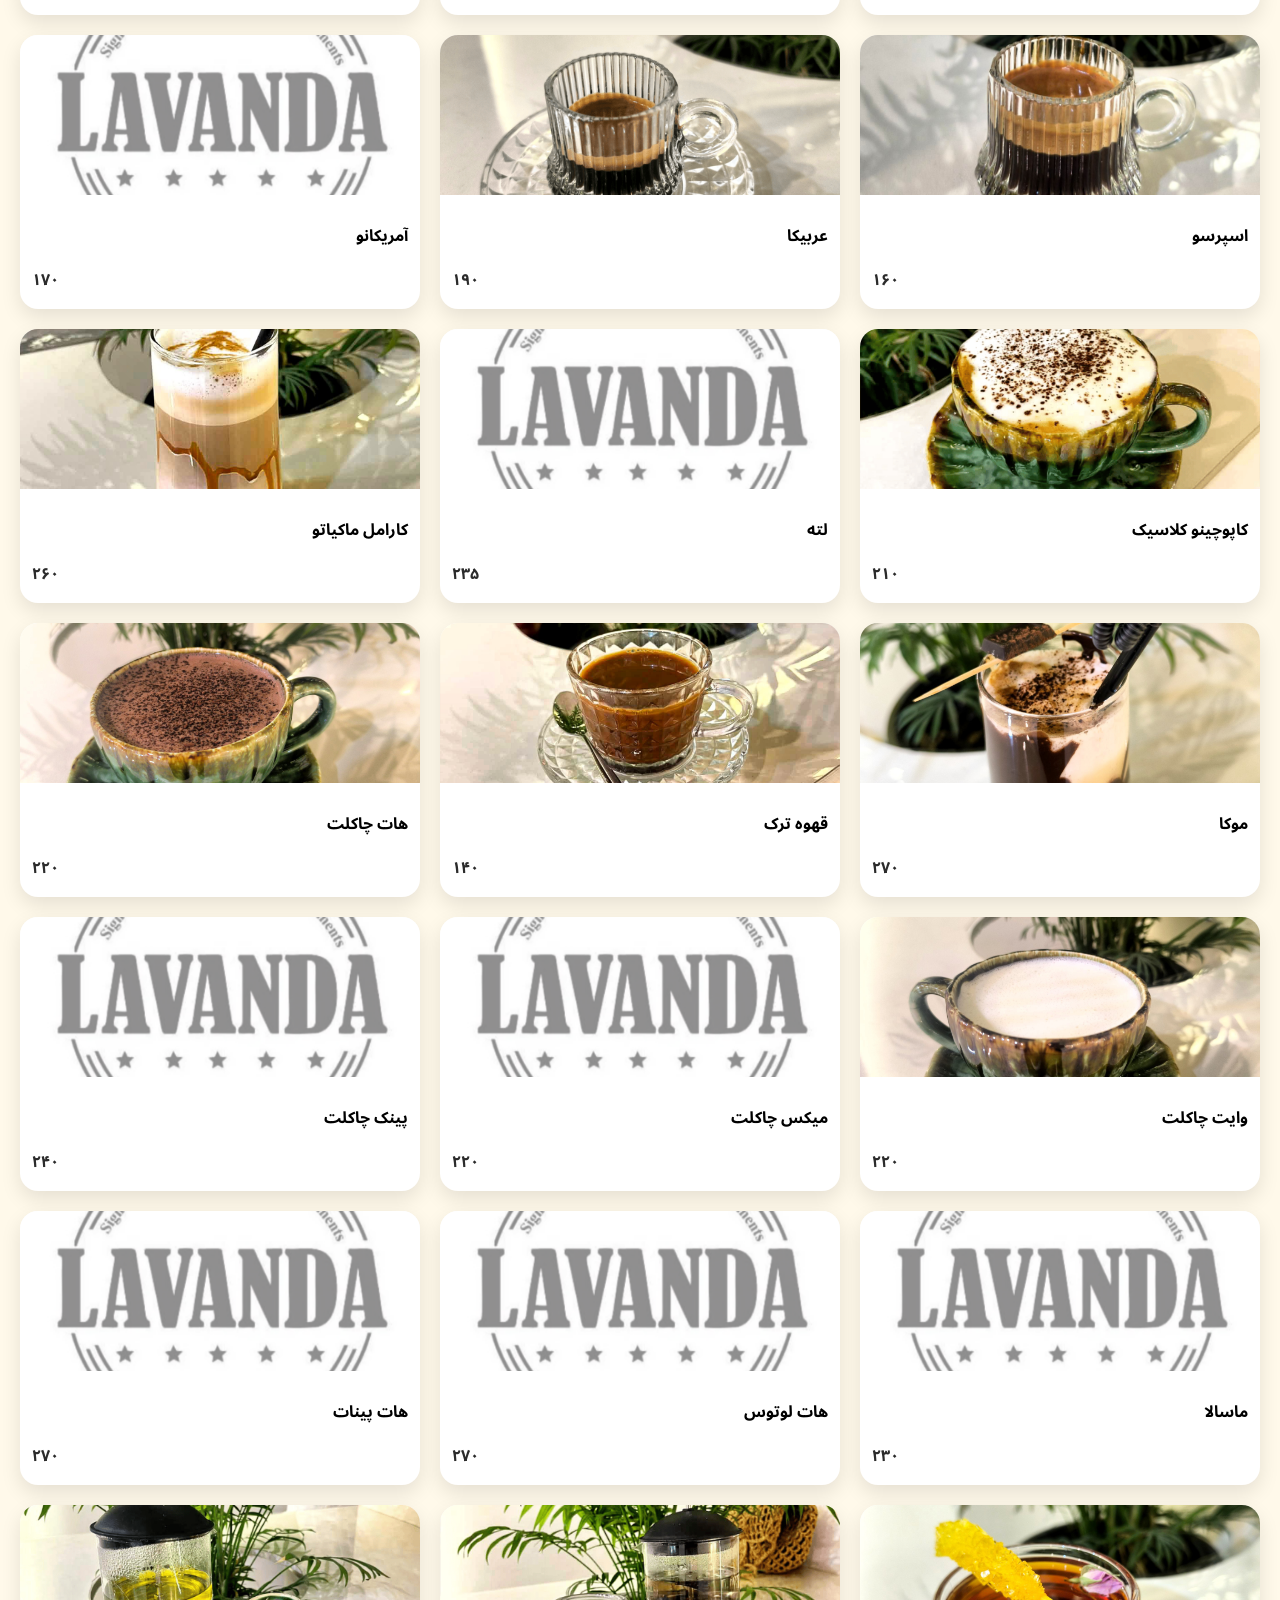
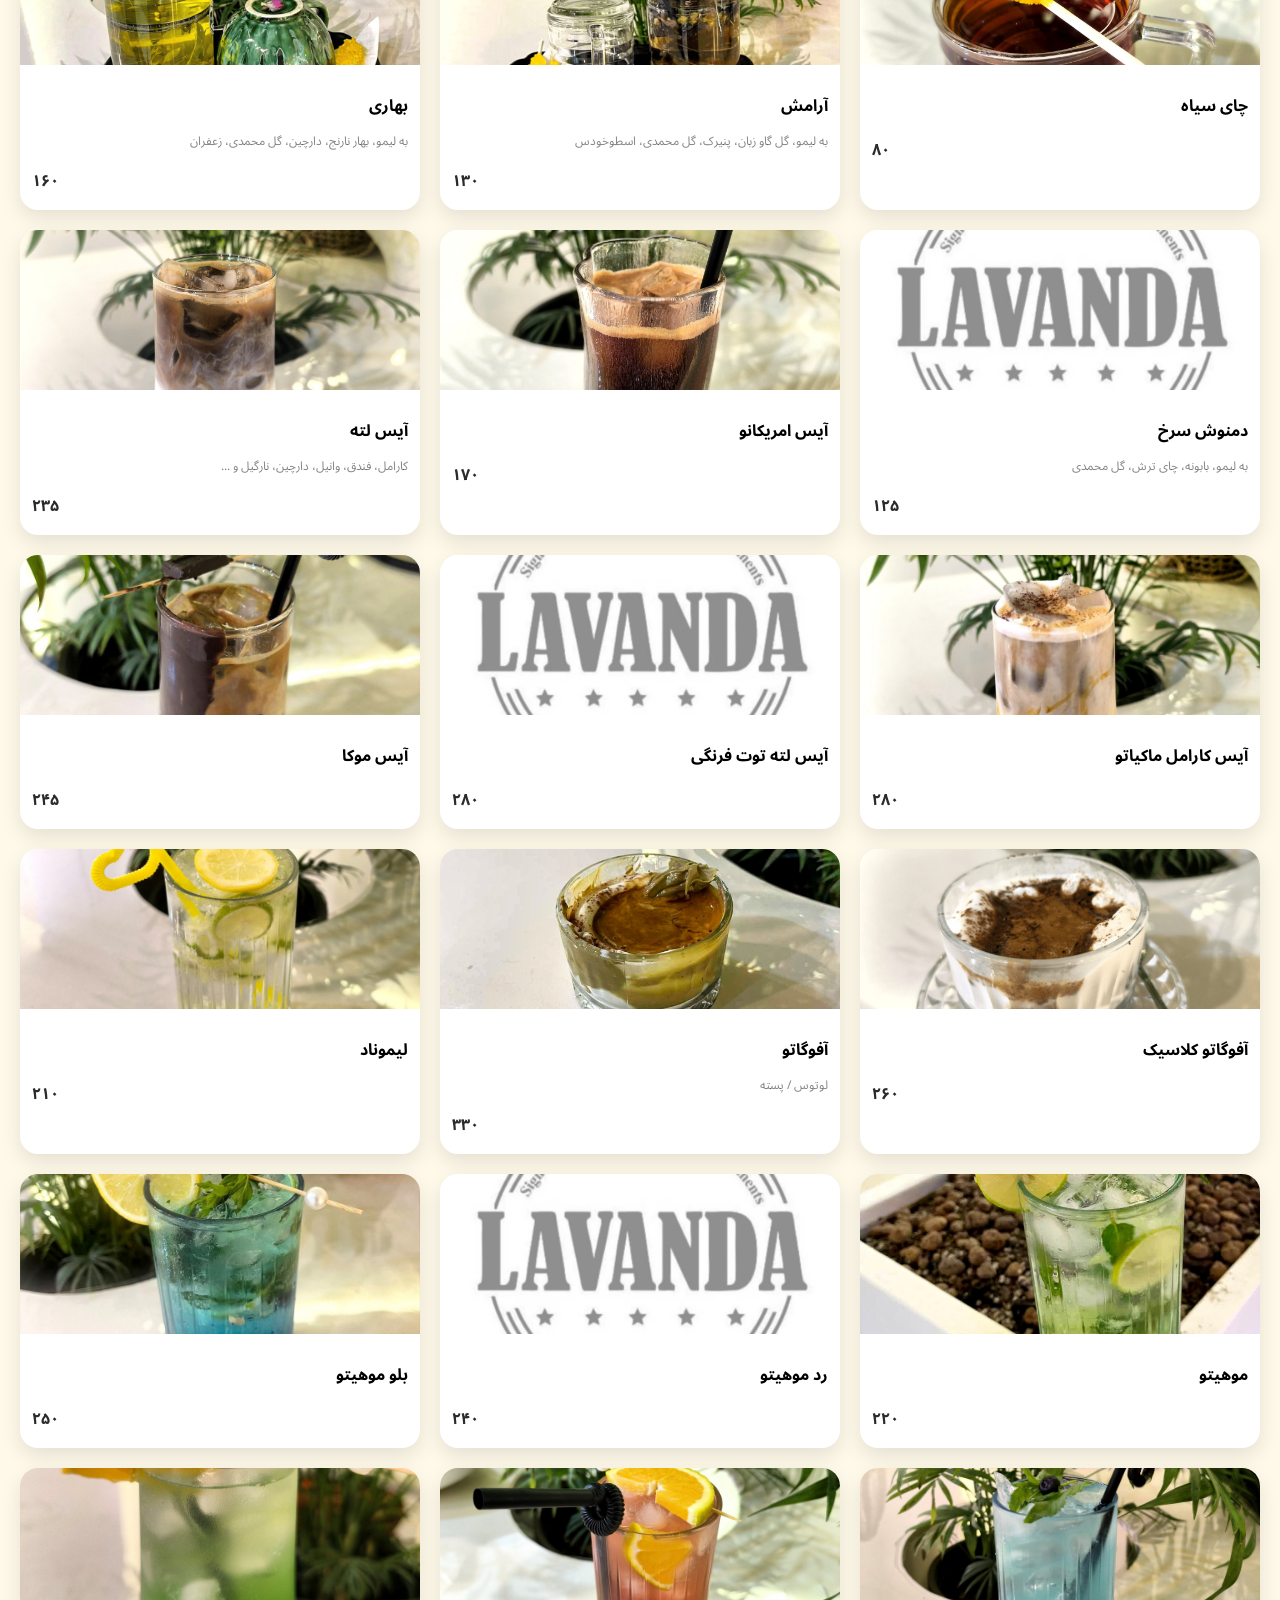
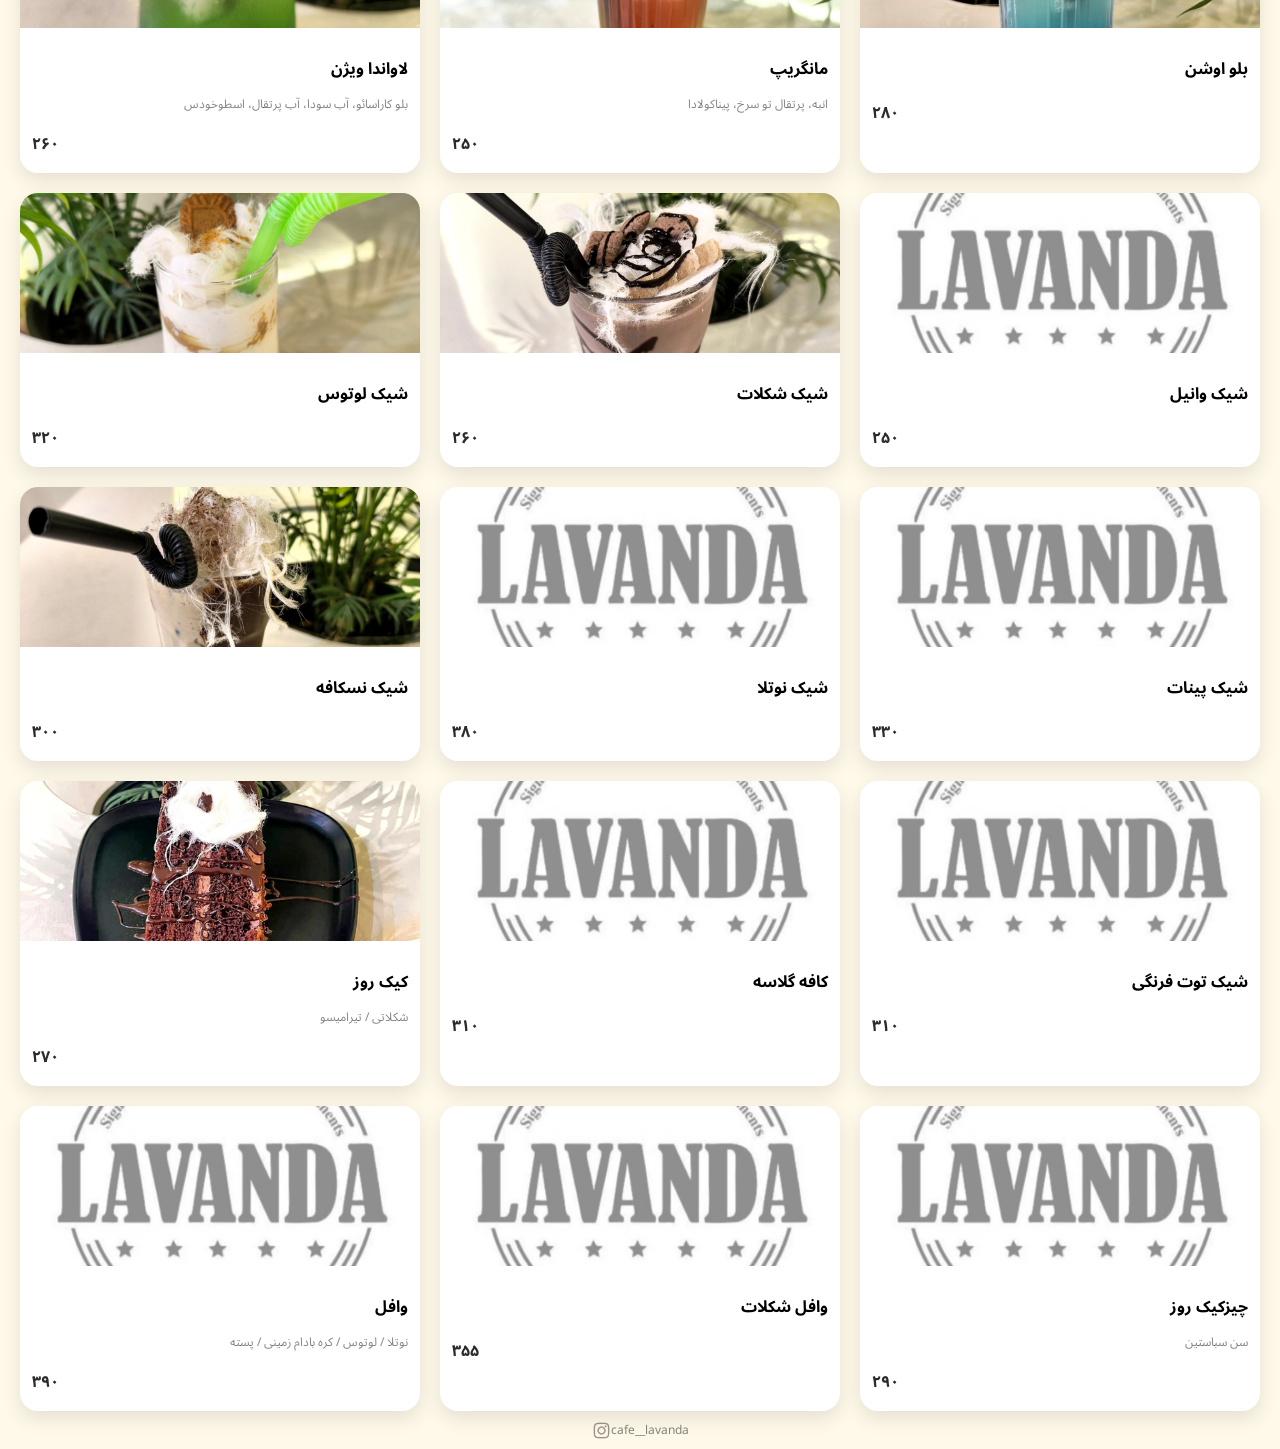
==== commit b1659677: "added new items omitted old items" ====
--- a/index.html
+++ b/index.html
@@ -42,10 +42,12 @@
                     پیش غذا و سالاد
             </button>
             <button class="tab" data-category="penini">پنینی</button>
+            <button class="tab" data-category="britosh">بریتوش</button>
             <button class="tab" data-category="pasta">پاستا</button>
             <button class="tab" data-category="burger">برگر</button>
-            <button class="tab" data-category="pizzaIT">پیتزا رومی استایل 33cm </button>
+            <button class="tab" data-category="pizzaIT">پیتزا رومی استایل</button>
             <button class="tab" data-category="pizzaUS">پیتزا نیویورک استایل</button>
+            <button class="tab" data-category="dish">بشقاب</button>
             <button class="tab" data-category="espresso">اسپرسو بار</button>
             <button class="tab" data-category="hotdr">نوشیدنی گرم</button>
             <button class="tab" data-category="tea">چای و دمنوش</button>
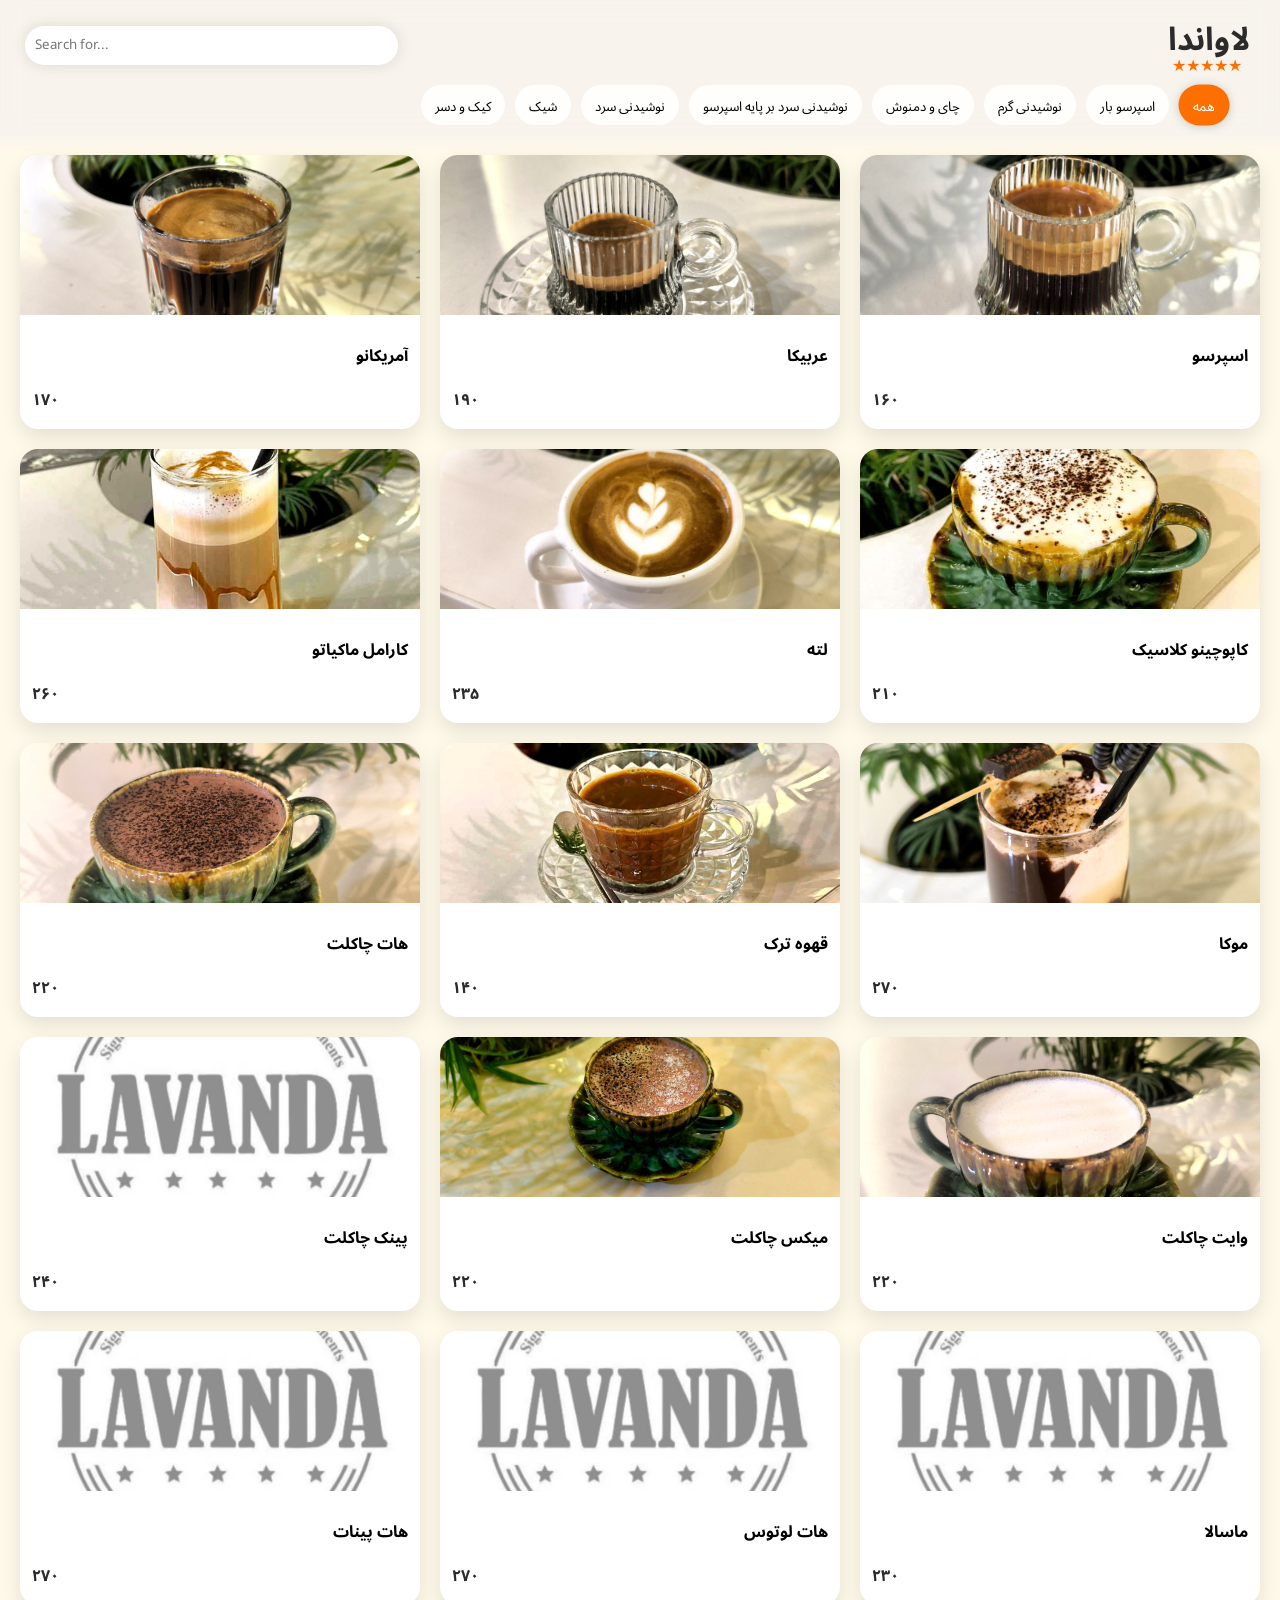
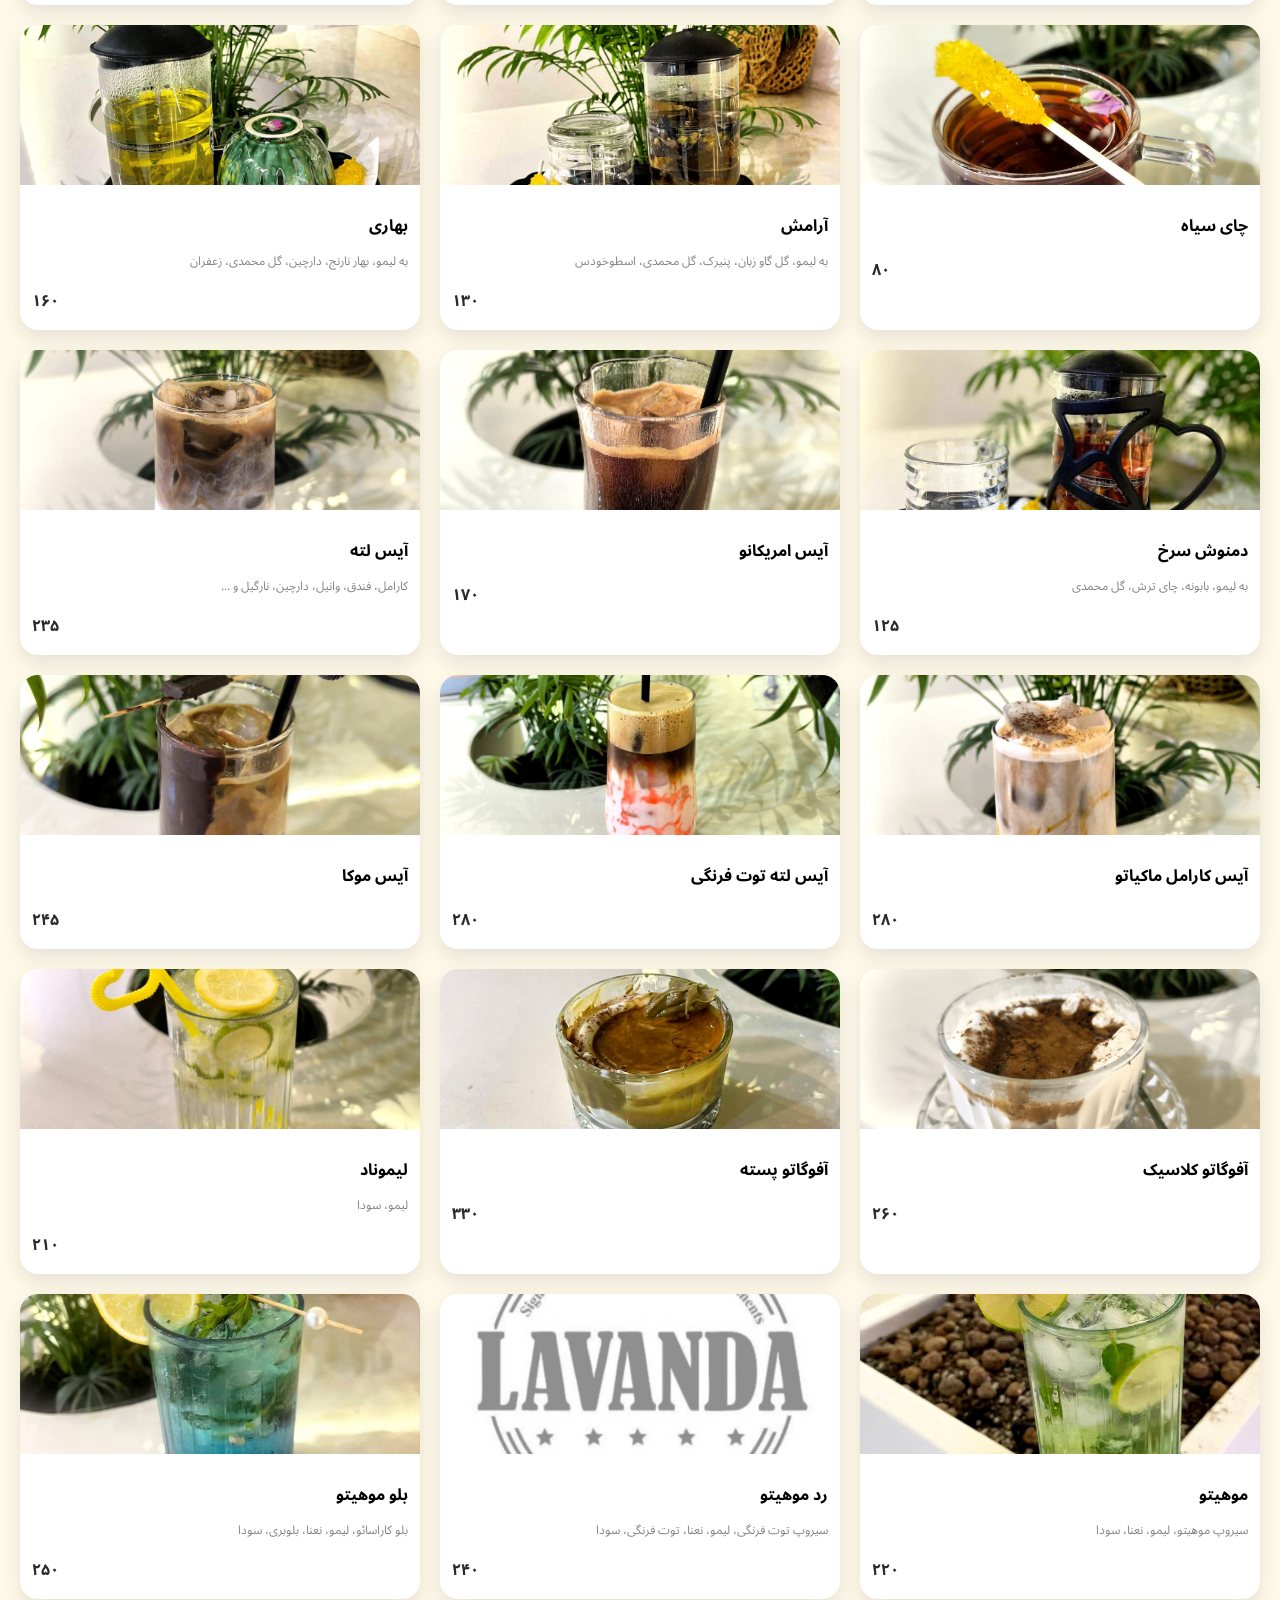
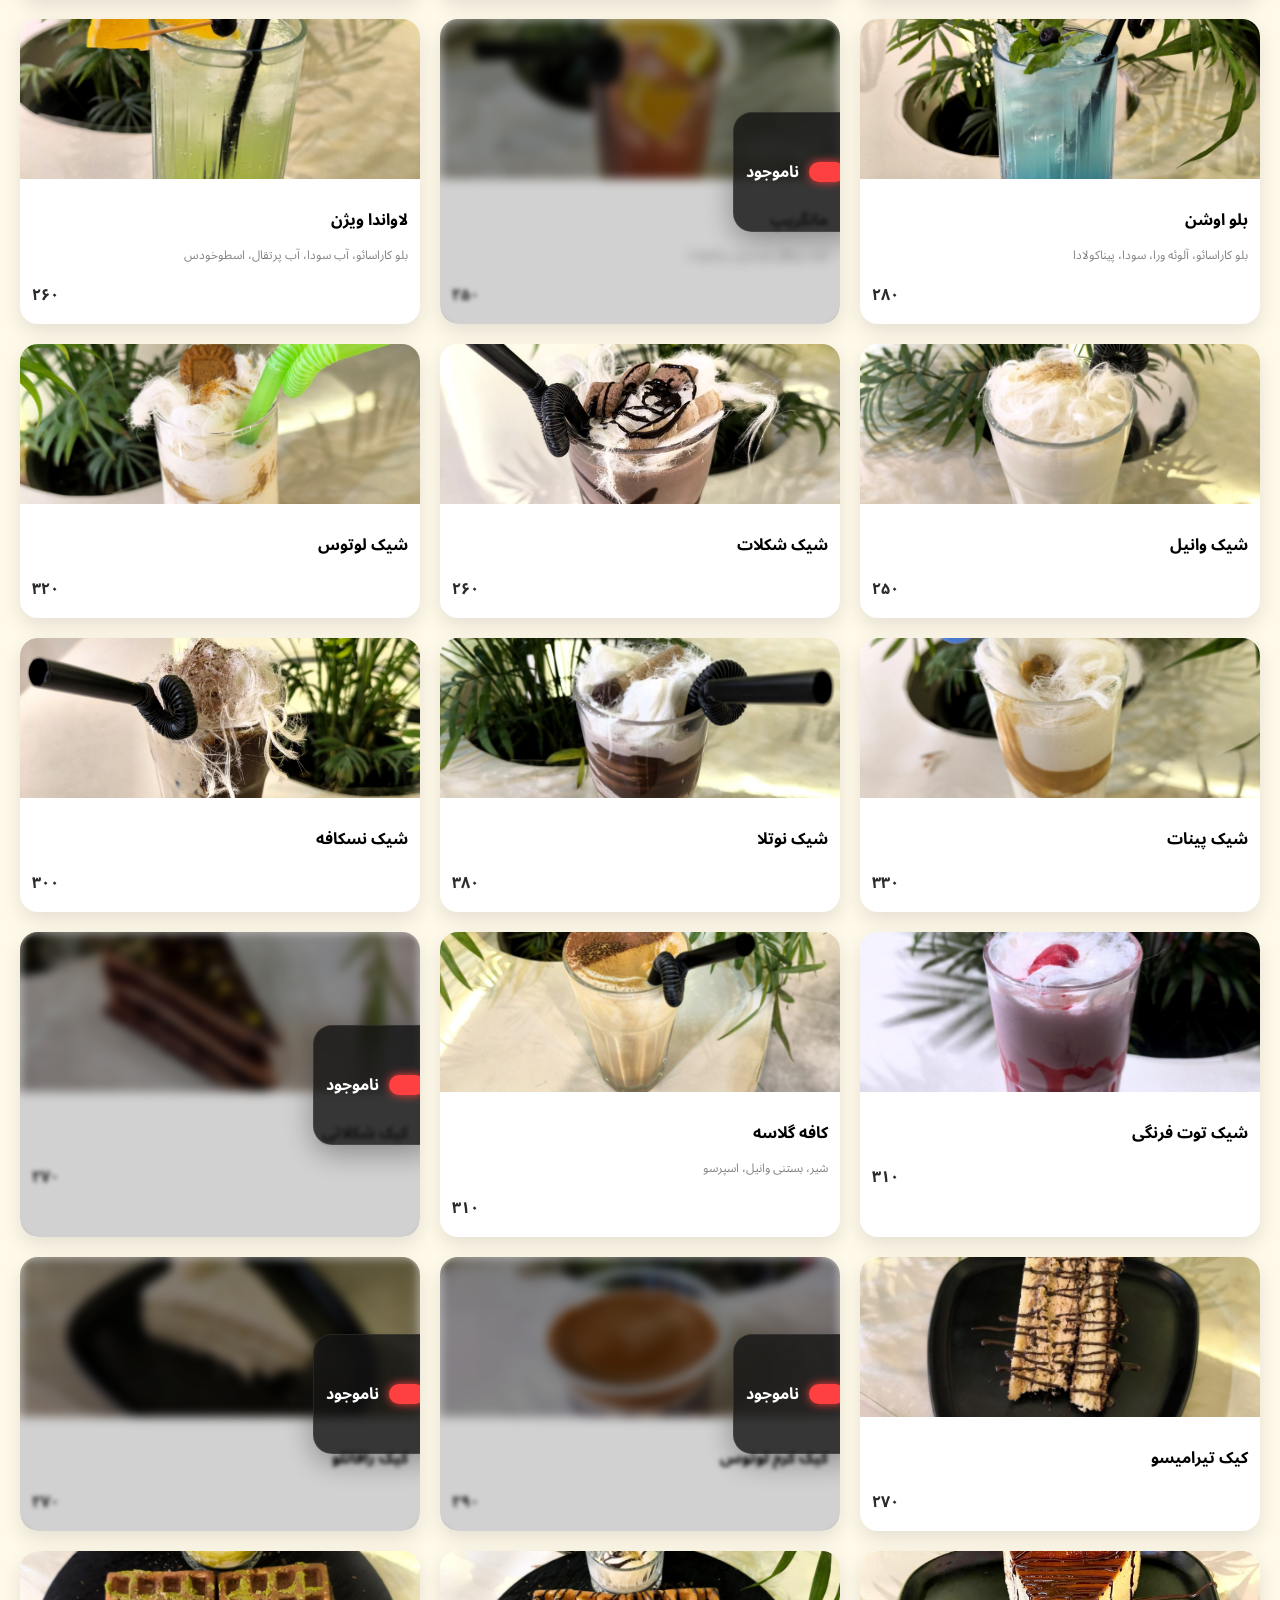
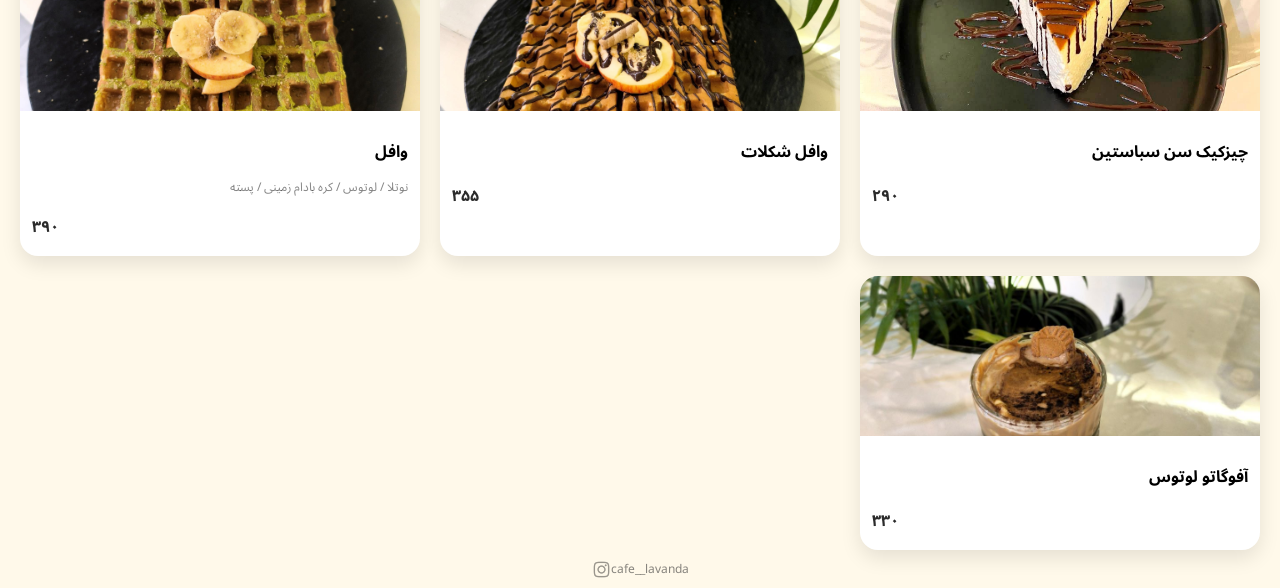
==== commit e9250bd1: "Update index.html" ====
--- a/index.html
+++ b/index.html
@@ -38,16 +38,6 @@
 
         <nav class="tabs">
             <button class="tab active" data-category="all">همه</button>
-            <button class="tab" data-category="salad">
-                    پیش غذا و سالاد
-            </button>
-            <button class="tab" data-category="penini">پنینی</button>
-            <button class="tab" data-category="britosh">بریتوش</button>
-            <button class="tab" data-category="pasta">پاستا</button>
-            <button class="tab" data-category="burger">برگر</button>
-            <button class="tab" data-category="pizzaIT">پیتزا رومی استایل</button>
-            <button class="tab" data-category="pizzaUS">پیتزا نیویورک استایل</button>
-            <button class="tab" data-category="dish">بشقاب</button>
             <button class="tab" data-category="espresso">اسپرسو بار</button>
             <button class="tab" data-category="hotdr">نوشیدنی گرم</button>
             <button class="tab" data-category="tea">چای و دمنوش</button>
@@ -83,4 +73,4 @@
     <script src="js/main.js"></script>
 
 </body>
-</html>+</html>
